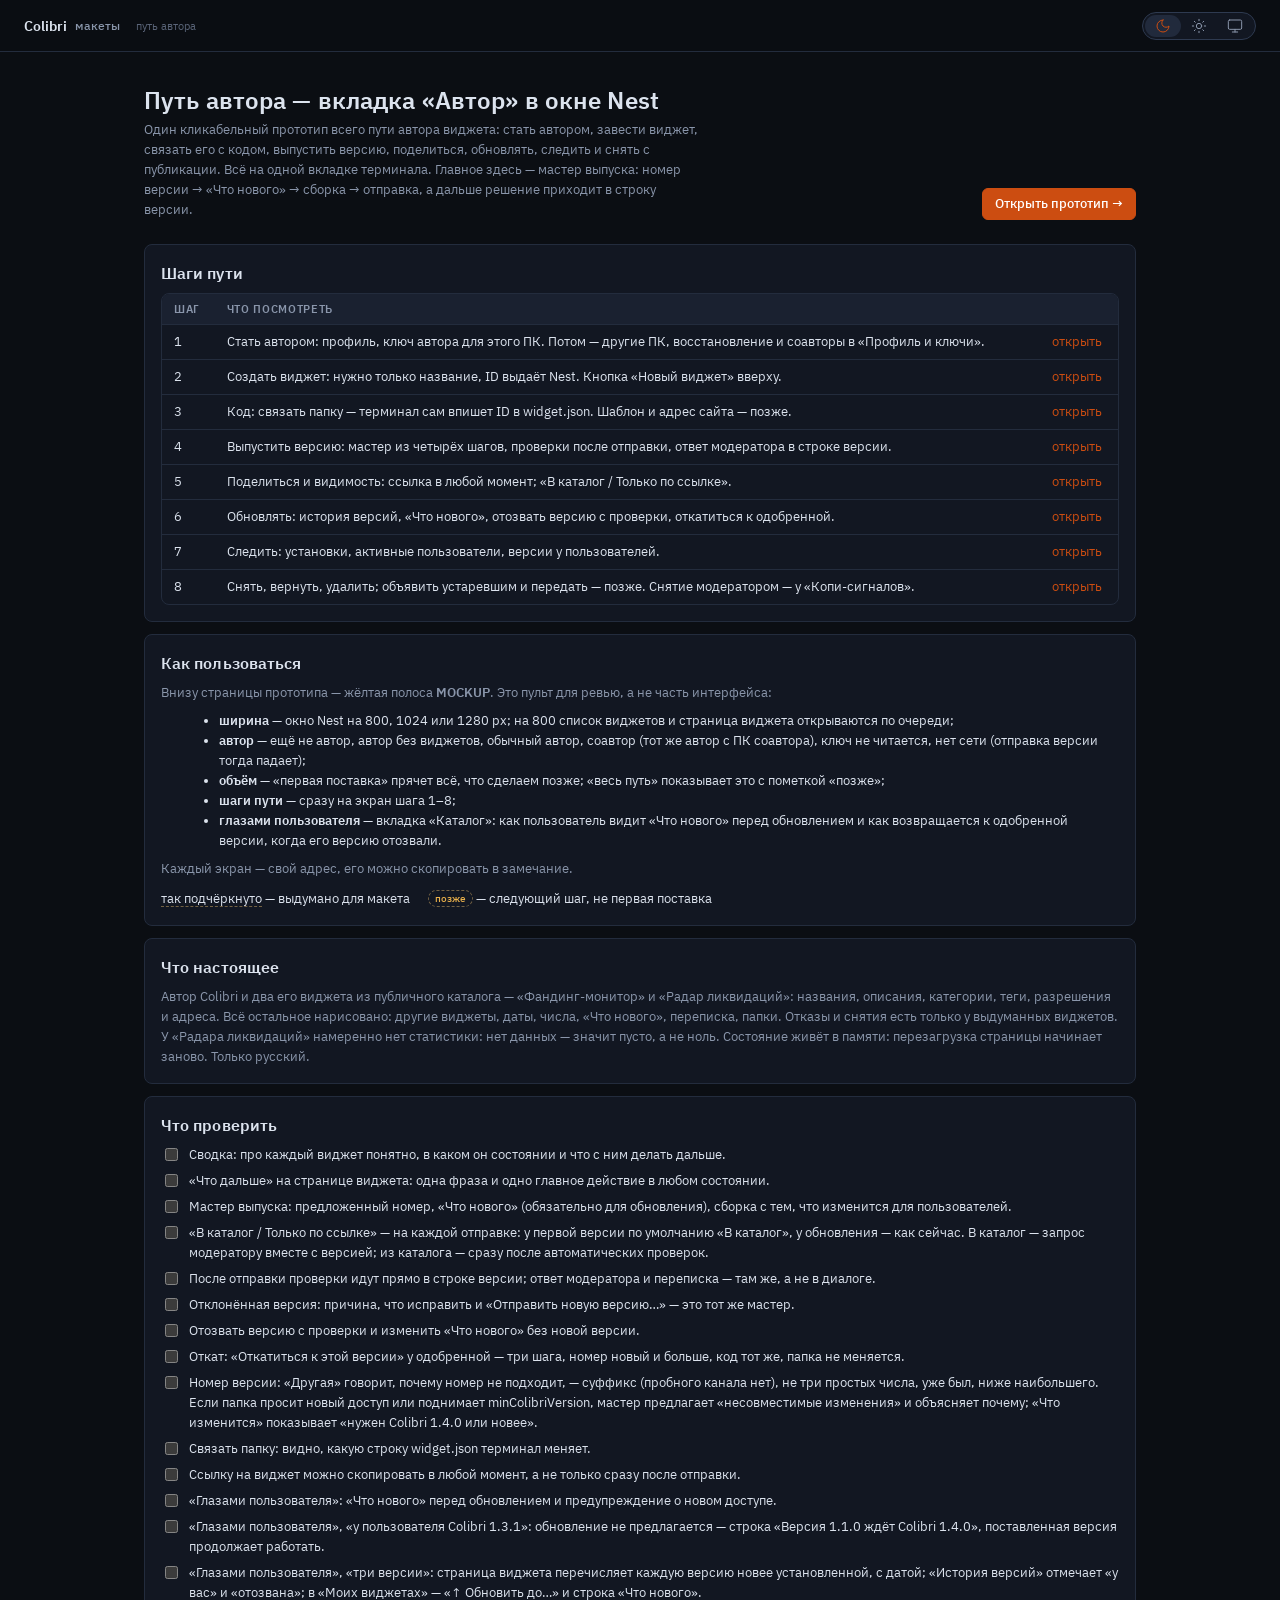
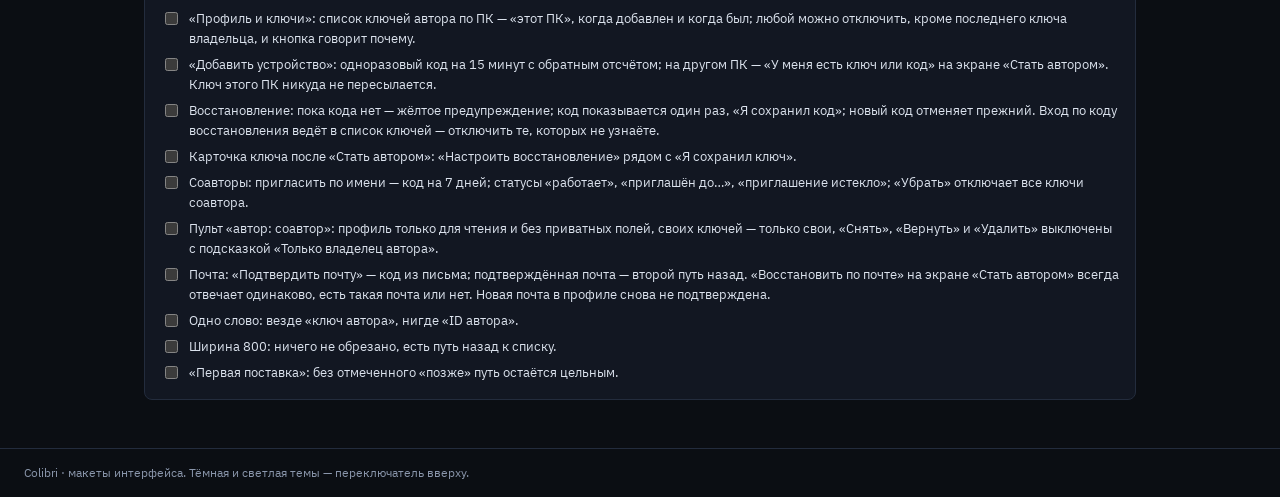
==== nest-author/index.html @ 3c43b328 "feat: the versioning policy — no pre-release channel, the number's rules said plainly, and a widget " ====
<!doctype html>
<!-- The author-workspace mock: what it is, how to drive it, one link per journey step, and the
     review checklist. The prototype itself is prototype.html. -->
<html lang="ru" data-theme="dark">
    <head>
        <meta charset="utf-8" />
        <meta name="viewport" content="width=device-width, initial-scale=1" />
        <meta name="color-scheme" content="dark light" />
        <title>Путь автора · Nest</title>
        <link rel="stylesheet" href="kit/tokens.css" />
        <link rel="stylesheet" href="kit/components.css" />
        <link rel="stylesheet" href="author.css" />
        <script src="author-i18n.js"></script>
        <script src="kit/icons.js"></script>
        <script src="kit/mockup.js"></script>
        <style>
            .check {
                list-style: none;
                padding: 0;
                display: grid;
                gap: 6px;
            }
            .check li {
                display: grid;
                grid-template-columns: 20px 1fr;
                gap: 8px;
                align-items: start;
            }
            .check input {
                margin-top: 3px;
                accent-color: var(--accent);
            }
            .steps-table td:first-child {
                white-space: nowrap;
                font-family: var(--font-mono);
            }
            .steps-table td:last-child {
                white-space: nowrap;
            }
            .legend-row {
                display: flex;
                flex-wrap: wrap;
                gap: 8px 18px;
                align-items: center;
            }
        </style>
    </head>
    <body class="console">
        <header class="topbar">
            <a class="brand" href="../index.html"><span>Colibri</span><span class="brand-sub">макеты</span></a>
            <span class="hint">путь автора</span>
            <div class="topbar-right">
                <div class="seg" role="group" data-i18n-attr="aria-label:theme.label">
                    <button type="button" data-set-theme="dark" data-i18n-attr="title:theme.dark,aria-label:theme.dark"><svg class="icon"><use href="#i-moon" /></svg></button>
                    <button type="button" data-set-theme="light" data-i18n-attr="title:theme.light,aria-label:theme.light"><svg class="icon"><use href="#i-sun" /></svg></button>
                    <button type="button" data-set-theme="system" data-i18n-attr="title:theme.system,aria-label:theme.system"><svg class="icon"><use href="#i-system" /></svg></button>
                </div>
            </div>
        </header>

        <main class="page">
            <div class="page-head">
                <div>
                    <h1>Путь автора — вкладка «Автор» в окне Nest</h1>
                    <p>
                        Один кликабельный прототип всего пути автора виджета: стать автором, завести виджет, связать его с кодом, выпустить
                        версию, поделиться, обновлять, следить и снять с публикации. Всё на одной вкладке терминала. Главное здесь — мастер
                        выпуска: номер версии → «Что нового» → сборка → отправка, а дальше решение приходит в строку версии.
                    </p>
                </div>
                <a class="btn btn-primary" href="prototype.html">Открыть прототип →</a>
            </div>

            <div class="card">
                <h2 style="margin-bottom: 8px">Шаги пути</h2>
                <div class="table-scroll">
                    <table class="data steps-table">
                        <thead>
                            <tr>
                                <th>Шаг</th>
                                <th>Что посмотреть</th>
                                <th></th>
                            </tr>
                        </thead>
                        <tbody>
                            <tr>
                                <td>1</td>
                                <td>Стать автором: профиль, ключ автора для этого ПК. Потом — другие ПК, восстановление и соавторы в «Профиль и ключи».</td>
                                <td><a href="prototype.html?author=none">открыть</a></td>
                            </tr>
                            <tr>
                                <td>2</td>
                                <td>Создать виджет: нужно только название, ID выдаёт Nest. Кнопка «Новый виджет» вверху.</td>
                                <td><a href="prototype.html#/">открыть</a></td>
                            </tr>
                            <tr>
                                <td>3</td>
                                <td>Код: связать папку — терминал сам впишет ID в widget.json. Шаблон и адрес сайта — позже.</td>
                                <td><a href="prototype.html#/w/5d1e8c2a-7f43-4b9e-a0c6-2e9b71f4d835/code">открыть</a></td>
                            </tr>
                            <tr>
                                <td>4</td>
                                <td>Выпустить версию: мастер из четырёх шагов, проверки после отправки, ответ модератора в строке версии.</td>
                                <td><a href="prototype.html#/w/liquidation-radar/overview/release">открыть</a></td>
                            </tr>
                            <tr>
                                <td>5</td>
                                <td>Поделиться и видимость: ссылка в любой момент; «В каталог / Только по ссылке».</td>
                                <td><a href="prototype.html#/w/71f0c3d8-2e9a-4b6c-8f17-5a4d0e9b3c21/access">открыть</a></td>
                            </tr>
                            <tr>
                                <td>6</td>
                                <td>Обновлять: история версий, «Что нового», отозвать версию с проверки, откатиться к одобренной.</td>
                                <td><a href="prototype.html#/w/funding-monitor/versions">открыть</a></td>
                            </tr>
                            <tr>
                                <td>7</td>
                                <td>Следить: установки, активные пользователи, версии у пользователей.</td>
                                <td><a href="prototype.html?scope=full#/w/funding-monitor/stats">открыть</a></td>
                            </tr>
                            <tr>
                                <td>8</td>
                                <td>Снять, вернуть, удалить; объявить устаревшим и передать — позже. Снятие модератором — у «Копи-сигналов».</td>
                                <td><a href="prototype.html#/w/b09e4a72-5d31-4c8f-a6e0-3f7b28d1c954/access">открыть</a></td>
                            </tr>
                        </tbody>
                    </table>
                </div>
            </div>

            <div class="card">
                <h2 style="margin-bottom: 8px">Как пользоваться</h2>
                <p class="dim">Внизу страницы прототипа — жёлтая полоса <b>MOCKUP</b>. Это пульт для ревью, а не часть интерфейса:</p>
                <ul style="margin: 8px 0 0 18px">
                    <li><b>ширина</b> — окно Nest на 800, 1024 или 1280 px; на 800 список виджетов и страница виджета открываются по очереди;</li>
                    <li><b>автор</b> — ещё не автор, автор без виджетов, обычный автор, соавтор (тот же автор с ПК соавтора), ключ не читается, нет сети (отправка версии тогда падает);</li>
                    <li><b>объём</b> — «первая поставка» прячет всё, что сделаем позже; «весь путь» показывает это с пометкой «позже»;</li>
                    <li><b>шаги пути</b> — сразу на экран шага 1–8;</li>
                    <li><b>глазами пользователя</b> — вкладка «Каталог»: как пользователь видит «Что нового» перед обновлением и как возвращается к одобренной версии, когда его версию отозвали.</li>
                </ul>
                <p class="dim" style="margin-top: 8px">Каждый экран — свой адрес, его можно скопировать в замечание.</p>
                <div class="legend-row" style="margin-top: 10px">
                    <span><span class="ph">так подчёркнуто</span> — выдумано для макета</span>
                    <span><span class="later-chip">позже</span> — следующий шаг, не первая поставка</span>
                </div>
            </div>

            <div class="card">
                <h2 style="margin-bottom: 8px">Что настоящее</h2>
                <p class="dim">
                    Автор Colibri и два его виджета из публичного каталога — «Фандинг-монитор» и «Радар ликвидаций»: названия, описания,
                    категории, теги, разрешения и адреса. Всё остальное нарисовано: другие виджеты, даты, числа, «Что нового», переписка,
                    папки. Отказы и снятия есть только у выдуманных виджетов. У «Радара ликвидаций» намеренно нет статистики: нет данных —
                    значит пусто, а не ноль. Состояние живёт в памяти: перезагрузка страницы начинает заново. Только русский.
                </p>
            </div>

            <div class="card">
                <h2 style="margin-bottom: 8px">Что проверить</h2>
                <ul class="check">
                    <li><input type="checkbox" /><span>Сводка: про каждый виджет понятно, в каком он состоянии и что с ним делать дальше.</span></li>
                    <li><input type="checkbox" /><span>«Что дальше» на странице виджета: одна фраза и одно главное действие в любом состоянии.</span></li>
                    <li><input type="checkbox" /><span>Мастер выпуска: предложенный номер, «Что нового» (обязательно для обновления), сборка с тем, что изменится для пользователей.</span></li>
                    <li><input type="checkbox" /><span>«В каталог / Только по ссылке» — на каждой отправке: у первой версии по умолчанию «В каталог», у обновления — как сейчас. В каталог — запрос модератору вместе с версией; из каталога — сразу после автоматических проверок.</span></li>
                    <li><input type="checkbox" /><span>После отправки проверки идут прямо в строке версии; ответ модератора и переписка — там же, а не в диалоге.</span></li>
                    <li><input type="checkbox" /><span>Отклонённая версия: причина, что исправить и «Отправить новую версию…» — это тот же мастер.</span></li>
                    <li><input type="checkbox" /><span>Отозвать версию с проверки и изменить «Что нового» без новой версии.</span></li>
                    <li><input type="checkbox" /><span>Откат: «Откатиться к этой версии» у одобренной — три шага, номер новый и больше, код тот же, папка не меняется.</span></li>
                    <li><input type="checkbox" /><span>Номер версии: «Другая» говорит, почему номер не подходит, — суффикс (пробного канала нет), не три простых числа, уже был, ниже наибольшего. Если папка просит новый доступ или поднимает minColibriVersion, мастер предлагает «несовместимые изменения» и объясняет почему; «Что изменится» показывает «нужен Colibri 1.4.0 или новее».</span></li>
                    <li><input type="checkbox" /><span>Связать папку: видно, какую строку widget.json терминал меняет.</span></li>
                    <li><input type="checkbox" /><span>Ссылку на виджет можно скопировать в любой момент, а не только сразу после отправки.</span></li>
                    <li><input type="checkbox" /><span>«Глазами пользователя»: «Что нового» перед обновлением и предупреждение о новом доступе.</span></li>
                    <li><input type="checkbox" /><span>«Глазами пользователя», «у пользователя Colibri 1.3.1»: обновление не предлагается — строка «Версия 1.1.0 ждёт Colibri 1.4.0», поставленная версия продолжает работать.</span></li>
                    <li><input type="checkbox" /><span>«Глазами пользователя», «три версии»: страница виджета перечисляет каждую версию новее установленной, с датой; «История версий» отмечает «у вас» и «отозвана»; в «Моих виджетах» — «↑ Обновить до…» и строка «Что нового».</span></li>
                    <li><input type="checkbox" /><span>«Профиль и ключи»: список ключей автора по ПК — «этот ПК», когда добавлен и когда был; любой можно отключить, кроме последнего ключа владельца, и кнопка говорит почему.</span></li>
                    <li><input type="checkbox" /><span>«Добавить устройство»: одноразовый код на 15 минут с обратным отсчётом; на другом ПК — «У меня есть ключ или код» на экране «Стать автором». Ключ этого ПК никуда не пересылается.</span></li>
                    <li><input type="checkbox" /><span>Восстановление: пока кода нет — жёлтое предупреждение; код показывается один раз, «Я сохранил код»; новый код отменяет прежний. Вход по коду восстановления ведёт в список ключей — отключить те, которых не узнаёте.</span></li>
                    <li><input type="checkbox" /><span>Карточка ключа после «Стать автором»: «Настроить восстановление» рядом с «Я сохранил ключ».</span></li>
                    <li><input type="checkbox" /><span>Соавторы: пригласить по имени — код на 7 дней; статусы «работает», «приглашён до…», «приглашение истекло»; «Убрать» отключает все ключи соавтора.</span></li>
                    <li><input type="checkbox" /><span>Пульт «автор: соавтор»: профиль только для чтения и без приватных полей, своих ключей — только свои, «Снять», «Вернуть» и «Удалить» выключены с подсказкой «Только владелец автора».</span></li>
                    <li><input type="checkbox" /><span>Почта: «Подтвердить почту» — код из письма; подтверждённая почта — второй путь назад. «Восстановить по почте» на экране «Стать автором» всегда отвечает одинаково, есть такая почта или нет. Новая почта в профиле снова не подтверждена.</span></li>
                    <li><input type="checkbox" /><span>Одно слово: везде «ключ автора», нигде «ID автора».</span></li>
                    <li><input type="checkbox" /><span>Ширина 800: ничего не обрезано, есть путь назад к списку.</span></li>
                    <li><input type="checkbox" /><span>«Первая поставка»: без отмеченного «позже» путь остаётся цельным.</span></li>
                </ul>
            </div>
        </main>

        <footer class="footer">
            <span class="dim small">Colibri · макеты интерфейса. Тёмная и светлая темы — переключатель вверху.</span>
        </footer>
    </body>
</html>
---- nest-author/kit/tokens.css ----
/* Nest design tokens — the single source both themes are painted from.
   `:root` IS the dark theme (the terminal is dark, and a page opened from inside it must not
   flash white before any script runs). `[data-theme="light"]` re-tunes EVERY semantic token,
   accents included — the previous site only swapped the greys and left dark-tuned chips on white.
   The `prefers-color-scheme` block is the no-JS twin for "follow system"; mockup.js always writes
   the resolved theme onto <html>, so the media block only matters when scripts are off. */

@font-face {
    font-family: "IBM Plex Sans";
    font-style: normal;
    font-weight: 400;
    font-display: swap;
    src: url("fonts/IBMPlexSans-Regular.woff2") format("woff2");
}
@font-face {
    font-family: "IBM Plex Sans";
    font-style: normal;
    font-weight: 500;
    font-display: swap;
    src: url("fonts/IBMPlexSans-Medium.woff2") format("woff2");
}
@font-face {
    font-family: "IBM Plex Sans";
    font-style: normal;
    font-weight: 600;
    font-display: swap;
    src: url("fonts/IBMPlexSans-SemiBold.woff2") format("woff2");
}
@font-face {
    font-family: "IBM Plex Mono";
    font-style: normal;
    font-weight: 400;
    font-display: swap;
    src: url("fonts/IBMPlexMono-Regular.woff2") format("woff2");
}

:root {
    /* surfaces */
    --bg: #0b0e13;
    --surface: #121722;
    --surface-2: #1a2130;
    --surface-3: #212a3c;
    --border: #232c3d;
    --border-2: #2e3a50;
    /* ink */
    --text: #dce3ee;
    --dim: #8a96ab;
    --faint: #5a6478; /* decorative only — never the sole carrier of meaning */
    /* semantic */
    --accent: #3ec1d3;
    --accent-contrast: #0a2a30;
    --ok: #2ebd85;
    --warn: #e8b04b;
    --danger: #f6465d;
    --info: #7aa2f7;
    --buy: var(--ok);
    --sell: var(--danger);
    /* derived tints — derive from the re-tuned bases, so light mode cannot inherit dark tints */
    --tint-accent-bg: color-mix(in srgb, var(--accent) 12%, var(--surface));
    --tint-accent-border: color-mix(in srgb, var(--accent) 40%, var(--border));
    --tint-ok-bg: color-mix(in srgb, var(--ok) 12%, var(--surface));
    --tint-ok-border: color-mix(in srgb, var(--ok) 40%, var(--border));
    --tint-warn-bg: color-mix(in srgb, var(--warn) 12%, var(--surface));
    --tint-warn-border: color-mix(in srgb, var(--warn) 40%, var(--border));
    --tint-danger-bg: color-mix(in srgb, var(--danger) 12%, var(--surface));
    --tint-danger-border: color-mix(in srgb, var(--danger) 40%, var(--border));
    --tint-info-bg: color-mix(in srgb, var(--info) 12%, var(--surface));
    --tint-info-border: color-mix(in srgb, var(--info) 40%, var(--border));
    /* focus + elevation */
    --focus: var(--accent);
    --shadow-dialog: 0 24px 64px rgb(0 0 0 / 0.55);
    --shadow-toast: 0 12px 32px rgb(0 0 0 / 0.45);
    --backdrop: rgb(4 6 10 / 0.7);
    /* type */
    --font-sans: "IBM Plex Sans", system-ui, "Segoe UI", Roboto, sans-serif;
    --font-mono: "IBM Plex Mono", ui-monospace, "Cascadia Mono", Consolas, monospace;
    --fs-xs: 11px;
    --lh-xs: 16px;
    --fs-sm: 12px;
    --lh-sm: 16px;
    --fs-base: 13px;
    --lh-base: 20px;
    --fs-md: 14px;
    --lh-md: 22px;
    --fs-lg: 16px;
    --lh-lg: 24px;
    --fs-xl: 20px;
    --lh-xl: 28px;
    --fs-2xl: 24px;
    --lh-2xl: 32px;
    --fs-3xl: 30px;
    --lh-3xl: 36px;
    /* space + radius */
    --s-1: 2px;
    --s-2: 4px;
    --s-3: 8px;
    --s-4: 12px;
    --s-5: 16px;
    --s-6: 24px;
    --s-7: 32px;
    --s-8: 48px;
    --r-sm: 4px;
    --r: 6px;
    --r-lg: 8px;
    --r-xl: 12px;
    --r-pill: 999px;
    /* motion */
    --t-fast: 120ms ease-out;
    --t-med: 160ms ease-out;

    color-scheme: dark;
}

:root[data-theme="light"] {
    --bg: #f4f6f9;
    --surface: #ffffff;
    --surface-2: #eef1f5;
    --surface-3: #e3e8ef;
    --border: #d8dee7;
    --border-2: #bfc9d6;
    --text: #141a22;
    --dim: #55637a;
    --faint: #8391a5;
    --accent: #0e8c9c;
    --accent-contrast: #ffffff;
    --ok: #1b8a5e;
    --warn: #9a6700;
    --danger: #c81e3c;
    --info: #2b5fd9;
    --shadow-dialog: 0 16px 48px rgb(20 26 34 / 0.18);
    --shadow-toast: 0 10px 28px rgb(20 26 34 / 0.16);
    --backdrop: rgb(20 26 34 / 0.45);
    color-scheme: light;
}

/* "follow system" without JavaScript: identical to the block above. Keep the two in sync. */
@media (prefers-color-scheme: light) {
    :root:not([data-theme]) {
        --bg: #f4f6f9;
        --surface: #ffffff;
        --surface-2: #eef1f5;
        --surface-3: #e3e8ef;
        --border: #d8dee7;
        --border-2: #bfc9d6;
        --text: #141a22;
        --dim: #55637a;
        --faint: #8391a5;
        --accent: #0e8c9c;
        --accent-contrast: #ffffff;
        --ok: #1b8a5e;
        --warn: #9a6700;
        --danger: #c81e3c;
        --info: #2b5fd9;
        --shadow-dialog: 0 16px 48px rgb(20 26 34 / 0.18);
        --shadow-toast: 0 10px 28px rgb(20 26 34 / 0.16);
        --backdrop: rgb(20 26 34 / 0.45);
        color-scheme: light;
    }
}

@media (prefers-reduced-motion: reduce) {
    :root {
        --t-fast: 0ms;
        --t-med: 0ms;
    }
}
---- nest-author/kit/components.css ----
/* Nest components — every visual the two apps share, painted only from tokens.css variables.
   Class names here are the vocabulary Phase 2's React components take over one for one. */

/* ---------- reset + base ---------- */
*,
*::before,
*::after {
    box-sizing: border-box;
}
html {
    background: var(--bg);
}
body {
    margin: 0;
    background: var(--bg);
    color: var(--text);
    font: 400 var(--fs-md) / var(--lh-md) var(--font-sans);
    -webkit-font-smoothing: antialiased;
    min-height: 100vh;
    display: flex;
    flex-direction: column;
}
body.console {
    font-size: var(--fs-base);
    line-height: var(--lh-base);
}
h1,
h2,
h3,
p,
ul,
ol,
dl,
figure {
    margin: 0;
}
h1,
h2,
h3 {
    font-weight: 600;
    letter-spacing: 0.005em;
    text-wrap: balance;
}
h1 {
    font-size: var(--fs-2xl);
    line-height: var(--lh-2xl);
}
h2 {
    font-size: var(--fs-lg);
    line-height: var(--lh-lg);
}
h3 {
    font-size: var(--fs-md);
    line-height: var(--lh-md);
}
a {
    color: var(--accent);
    text-decoration: none;
}
a:hover {
    text-decoration: underline;
}
button,
input,
select,
textarea {
    font: inherit;
    color: inherit;
}
button {
    background: none;
    border: none;
    padding: 0;
    cursor: pointer;
}
:focus-visible {
    outline: 2px solid var(--focus);
    outline-offset: 2px;
    border-radius: var(--r-sm);
}
::selection {
    background: color-mix(in srgb, var(--accent) 30%, transparent);
}
.mono {
    font-family: var(--font-mono);
    font-variant-numeric: tabular-nums;
    font-size: 0.93em;
}
.dim {
    color: var(--dim);
}
.faint {
    color: var(--faint);
}
.small {
    font-size: var(--fs-sm);
    line-height: var(--lh-sm);
}
.wrap-any {
    overflow-wrap: anywhere;
}
.sr-only {
    position: absolute;
    width: 1px;
    height: 1px;
    padding: 0;
    margin: -1px;
    overflow: hidden;
    clip: rect(0 0 0 0);
    white-space: nowrap;
    border: 0;
}
[hidden] {
    display: none !important;
}
.icon {
    width: 16px;
    height: 16px;
    flex: none;
    vertical-align: -3px;
    fill: none;
    stroke: currentColor;
    stroke-width: 1.5;
    stroke-linecap: round;
    stroke-linejoin: round;
}
.icon.sm {
    width: 12px;
    height: 12px;
    vertical-align: -1px;
}
.icon.lg {
    width: 20px;
    height: 20px;
}

/* ---------- page chrome ---------- */
.topbar {
    position: sticky;
    top: 0;
    z-index: 40;
    display: flex;
    align-items: center;
    gap: var(--s-5);
    padding: var(--s-3) var(--s-6);
    min-height: 52px;
    background: color-mix(in srgb, var(--bg) 88%, transparent);
    backdrop-filter: blur(8px);
    border-bottom: 1px solid var(--border);
}
.brand {
    display: inline-flex;
    align-items: center;
    gap: var(--s-3);
    color: var(--text);
    font-weight: 600;
    font-size: var(--fs-md);
    text-decoration: none;
}
.brand:hover {
    text-decoration: none;
}
.brand-mark {
    width: 26px;
    height: 26px;
    border-radius: var(--r);
    display: grid;
    place-items: center;
    background: linear-gradient(135deg, #2ea3b8, #57e0c8);
    color: #08252b;
    overflow: hidden;
}
.brand-mark img {
    width: 22px;
    height: 22px;
    display: block;
}
.brand-sub {
    color: var(--dim);
    font-weight: 500;
    font-size: var(--fs-sm);
}
.topbar-right {
    margin-left: auto;
    display: flex;
    align-items: center;
    gap: var(--s-3);
}
.seg {
    display: inline-flex;
    border: 1px solid var(--border-2);
    border-radius: var(--r-pill);
    padding: 2px;
    background: var(--surface);
}
.seg button {
    display: inline-flex;
    align-items: center;
    gap: 6px;
    padding: 3px 10px;
    border-radius: var(--r-pill);
    color: var(--dim);
    font-size: var(--fs-sm);
    font-weight: 500;
    line-height: 18px;
    transition:
        background var(--t-fast),
        color var(--t-fast);
}
.seg button:hover {
    color: var(--text);
}
.seg button[aria-pressed="true"] {
    background: var(--surface-3);
    color: var(--text);
}
.seg button[aria-pressed="true"] .icon {
    color: var(--accent);
}
.page {
    width: 100%;
    max-width: 1040px; /* the public pages keep a reading measure: one widget, one description */
    margin: 0 auto;
    padding: var(--s-7) var(--s-6) var(--s-8);
    flex: 1;
}
.page-wide {
    max-width: none; /* the console is a tool: it takes the whole screen, whatever the screen */
    padding-inline: clamp(16px, 2.5vw, 48px);
}
.page-head {
    display: flex;
    align-items: flex-end;
    justify-content: space-between;
    gap: var(--s-5);
    flex-wrap: wrap;
    margin-bottom: var(--s-6);
}
.page-head p {
    color: var(--dim);
    max-width: 70ch;
    margin-top: var(--s-2);
}
.eyebrow {
    font-size: var(--fs-xs);
    line-height: var(--lh-xs);
    font-weight: 600;
    letter-spacing: 0.12em;
    text-transform: uppercase;
    color: var(--accent);
}
.footer {
    border-top: 1px solid var(--border);
    color: var(--dim);
    font-size: var(--fs-sm);
    line-height: var(--lh-sm);
    padding: var(--s-5) var(--s-6);
    display: flex;
    flex-wrap: wrap;
    gap: var(--s-3) var(--s-6);
    justify-content: space-between;
}
.footer a {
    color: var(--dim);
}
.footer a:hover {
    color: var(--text);
}

/* ---------- console chrome ---------- */
.tabs {
    display: flex;
    gap: var(--s-1);
    border-bottom: 1px solid var(--border);
    margin-bottom: var(--s-6);
    overflow-x: auto;
}
.tab {
    display: inline-flex;
    align-items: center;
    gap: var(--s-3);
    padding: var(--s-3) var(--s-4) 10px;
    color: var(--dim);
    border-bottom: 2px solid transparent;
    margin-bottom: -1px;
    white-space: nowrap;
    font-weight: 500;
}
.tab:hover {
    color: var(--text);
    text-decoration: none;
}
.tab[aria-current="page"] {
    color: var(--text);
    border-bottom-color: var(--accent);
}
.tab-count {
    font: 500 var(--fs-xs) / 16px var(--font-mono);
    padding: 0 7px;
    border-radius: var(--r-pill);
    background: var(--surface-3);
    color: var(--dim);
}
.tab[aria-current="page"] .tab-count {
    background: var(--tint-accent-bg);
    color: var(--accent);
}
.summary {
    display: flex;
    flex-wrap: wrap;
    gap: var(--s-3);
    margin-bottom: var(--s-5);
}
.stat {
    display: flex;
    flex-direction: column;
    gap: 2px;
    min-width: 132px;
    padding: var(--s-3) var(--s-4);
    border: 1px solid var(--border);
    border-radius: var(--r-lg);
    background: var(--surface);
}
.stat b {
    font: 600 var(--fs-xl) / var(--lh-xl) var(--font-sans);
    font-variant-numeric: tabular-nums;
}
.stat span {
    color: var(--dim);
    font-size: var(--fs-sm);
    line-height: var(--lh-sm);
}
.stat.warn b {
    color: var(--warn);
}
.stat.danger b {
    color: var(--danger);
}

/* ---------- buttons ---------- */
.btn {
    display: inline-flex;
    align-items: center;
    justify-content: center;
    gap: 6px;
    padding: 6px 12px;
    border: 1px solid var(--border-2);
    border-radius: var(--r);
    background: var(--surface-2);
    color: var(--text);
    font-weight: 500;
    font-size: var(--fs-base);
    line-height: 18px;
    white-space: nowrap;
    transition:
        background var(--t-fast),
        border-color var(--t-fast),
        color var(--t-fast);
}
.btn:hover {
    background: var(--surface-3);
    text-decoration: none;
}
.btn:disabled,
.btn[aria-disabled="true"] {
    opacity: 0.5;
    cursor: not-allowed;
}
.btn-primary {
    background: var(--accent);
    border-color: var(--accent);
    color: var(--accent-contrast);
}
.btn-primary:hover {
    background: color-mix(in srgb, var(--accent) 88%, var(--text));
}
.btn-danger {
    background: var(--tint-danger-bg);
    border-color: var(--tint-danger-border);
    color: var(--danger);
}
.btn-danger:hover {
    background: color-mix(in srgb, var(--danger) 22%, var(--surface));
}
.btn-link {
    border-color: transparent;
    background: none;
    color: var(--accent);
    padding-inline: 4px;
}
.btn-link:hover {
    background: var(--tint-accent-bg);
}
.btn-icon {
    padding: 5px;
    width: 30px;
    height: 30px;
}
.btn-sm {
    padding: 3px 8px;
    font-size: var(--fs-sm);
    line-height: 16px;
}
.btn.busy {
    position: relative;
    color: transparent;
}
.btn.busy::after {
    content: "";
    position: absolute;
    inset: 0;
    margin: auto;
    width: 14px;
    height: 14px;
    border-radius: 50%;
    border: 2px solid var(--dim);
    border-top-color: transparent;
    animation: spin 0.8s linear infinite;
}
@keyframes spin {
    to {
        transform: rotate(360deg);
    }
}
.row-actions {
    display: flex;
    flex-wrap: wrap;
    gap: var(--s-2);
    align-items: center;
}

/* overflow menu — native <details>, closed by mockup.js on an outside click */
.menu {
    position: relative;
    display: inline-block;
}
.menu > summary {
    list-style: none;
    cursor: pointer;
}
.menu > summary::-webkit-details-marker {
    display: none;
}
.menu-list {
    position: absolute;
    right: 0;
    top: calc(100% + 4px);
    min-width: 200px;
    padding: 4px;
    display: flex;
    flex-direction: column;
    background: var(--surface);
    border: 1px solid var(--border-2);
    border-radius: var(--r-lg);
    box-shadow: var(--shadow-toast);
    z-index: 30;
}
.menu-list button,
.menu-list a {
    display: flex;
    align-items: center;
    gap: 8px;
    text-align: left;
    padding: 6px 10px;
    border-radius: var(--r-sm);
    color: var(--text);
    font-size: var(--fs-sm);
    line-height: 16px;
    white-space: nowrap;
}
.menu-list button:hover,
.menu-list a:hover {
    background: var(--surface-3);
    text-decoration: none;
}
.menu-list .danger {
    color: var(--danger);
}
.menu-list hr {
    border: 0;
    border-top: 1px solid var(--border);
    margin: 4px 0;
}
.menu-list button:disabled {
    color: var(--dim);
    cursor: not-allowed;
}

/* ---------- chips ---------- */
.chip {
    display: inline-flex;
    align-items: center;
    gap: 5px;
    padding: 1px 8px;
    border: 1px solid var(--border-2);
    border-radius: var(--r-pill);
    background: var(--surface-2);
    color: var(--text);
    font-size: var(--fs-xs);
    line-height: var(--lh-xs);
    font-weight: 500;
    white-space: nowrap;
    vertical-align: middle;
}
.chip .icon {
    width: 12px;
    height: 12px;
}
.chip-ok {
    color: var(--ok);
    background: var(--tint-ok-bg);
    border-color: var(--tint-ok-border);
}
.chip-warn {
    color: var(--warn);
    background: var(--tint-warn-bg);
    border-color: var(--tint-warn-border);
}
.chip-danger {
    color: var(--danger);
    background: var(--tint-danger-bg);
    border-color: var(--tint-danger-border);
}
.chip-info {
    color: var(--info);
    background: var(--tint-info-bg);
    border-color: var(--tint-info-border);
}
.chip-accent {
    color: var(--accent);
    background: var(--tint-accent-bg);
    border-color: var(--tint-accent-border);
}
.chip-mono {
    font-family: var(--font-mono);
    font-weight: 400;
}
.chip-dashed {
    border-style: dashed;
    color: var(--dim);
    background: transparent;
}
.chips {
    display: flex;
    flex-wrap: wrap;
    gap: var(--s-2);
}
.status-dot {
    width: 7px;
    height: 7px;
    border-radius: 50%;
    background: currentColor;
}
.status-dot.pulse {
    animation: pulse 1.4s ease-in-out infinite;
}
@keyframes pulse {
    50% {
        opacity: 0.35;
    }
}

/* ---------- cards + kv ---------- */
.card {
    border: 1px solid var(--border);
    border-radius: var(--r-lg);
    background: var(--surface);
    padding: var(--s-5);
}
.card + .card {
    margin-top: var(--s-4);
}
.card-head {
    display: flex;
    align-items: baseline;
    justify-content: space-between;
    gap: var(--s-3);
    margin-bottom: var(--s-4);
}
.card-title {
    font-size: var(--fs-xs);
    line-height: var(--lh-xs);
    font-weight: 600;
    letter-spacing: 0.1em;
    text-transform: uppercase;
    color: var(--dim);
}
.cards {
    display: grid;
    grid-template-columns: repeat(auto-fit, minmax(280px, 1fr));
    gap: var(--s-4);
}
.cards .card + .card {
    margin-top: 0;
}
.cards > * {
    min-width: 0; /* a grid track must be allowed to shrink below its content, or a long URL widens the page */
}
.card table.nested td {
    overflow-wrap: anywhere;
}
.scroll-x {
    overflow-x: auto; /* a table inside a card scrolls itself rather than widening the page */
}
.notice {
    border: 1px solid var(--border);
    border-radius: var(--r-lg);
    background: var(--surface);
    padding: var(--s-5) var(--s-6);
}
.notice-danger {
    background: var(--tint-danger-bg);
    border-color: var(--tint-danger-border);
}
.notice-warn {
    background: var(--tint-warn-bg);
    border-color: var(--tint-warn-border);
}
.notice-info {
    background: var(--tint-info-bg);
    border-color: var(--tint-info-border);
}
.kv {
    display: grid;
    grid-template-columns: 140px 1fr;
    gap: var(--s-2) var(--s-4);
    font-size: var(--fs-base);
    line-height: var(--lh-base);
}
.kv dt {
    color: var(--dim);
}
.kv dd {
    margin: 0;
    min-width: 0;
    overflow-wrap: anywhere;
}
@media (max-width: 640px) {
    .kv {
        grid-template-columns: 1fr;
    }
    .kv dt {
        margin-top: var(--s-2);
    }
}

/* ---------- forms ---------- */
.field {
    display: flex;
    flex-direction: column;
    gap: 4px;
    font-size: var(--fs-sm);
    line-height: var(--lh-sm);
    color: var(--dim);
}
.field > span:first-child {
    font-weight: 500;
}
.input,
.select,
.textarea {
    width: 100%;
    padding: 6px 10px;
    border: 1px solid var(--border-2);
    border-radius: var(--r);
    background: var(--surface);
    color: var(--text);
    font-size: var(--fs-base);
    line-height: 18px;
    transition: border-color var(--t-fast);
}
.input:focus,
.select:focus,
.textarea:focus {
    outline: none;
    border-color: var(--accent);
    box-shadow: 0 0 0 3px var(--tint-accent-bg);
}
.input:read-only {
    color: var(--dim);
    background: var(--surface-2);
}
.textarea {
    min-height: 72px;
    resize: vertical;
}
.select-sm,
.input-sm {
    padding: 3px 8px;
    font-size: var(--fs-sm);
    line-height: 16px;
}
.hint {
    color: var(--faint);
    font-size: var(--fs-xs);
    line-height: var(--lh-xs);
}
.flag {
    display: inline-flex;
    align-items: center;
    gap: 6px;
    font-size: var(--fs-sm);
    line-height: var(--lh-sm);
    cursor: pointer;
    user-select: none;
}
.flag input {
    width: 14px;
    height: 14px;
    margin: 0;
    accent-color: var(--accent);
}
.flag:has(input:disabled) {
    color: var(--dim);
    cursor: not-allowed;
}
.flags {
    display: flex;
    flex-direction: column;
    gap: 3px;
}
.filters {
    display: flex;
    flex-wrap: wrap;
    align-items: flex-end;
    gap: var(--s-3) var(--s-4);
    padding: var(--s-4);
    border: 1px solid var(--border);
    border-radius: var(--r-lg);
    background: var(--surface);
    margin-bottom: var(--s-5);
}
.filters .field {
    min-width: 160px;
}
.filters .search {
    position: relative;
}
.filters .search .icon {
    position: absolute;
    left: 9px;
    top: 50%;
    transform: translateY(-50%);
    color: var(--faint);
    pointer-events: none;
}
.filters .search .input {
    padding-left: 30px;
}
.filters .chips-filter {
    display: flex;
    gap: var(--s-2);
    flex-wrap: wrap;
}
.filters .chips-filter button.chip[aria-pressed="true"] {
    color: var(--accent);
    background: var(--tint-accent-bg);
    border-color: var(--tint-accent-border);
}

/* ---------- tables ---------- */
.table-scroll {
    overflow-x: auto;
    border: 1px solid var(--border);
    border-radius: var(--r-lg);
    background: var(--surface);
    -webkit-overflow-scrolling: touch;
}
table.data {
    width: 100%;
    border-collapse: separate;
    border-spacing: 0;
    font-size: var(--fs-base);
    line-height: var(--lh-base);
}
table.data th,
table.data td {
    padding: 7px 12px;
    text-align: left;
    vertical-align: top;
    border-bottom: 1px solid var(--border);
}
table.data thead th {
    position: sticky;
    top: 0;
    z-index: 2;
    background: var(--surface-2);
    color: var(--dim);
    font-size: var(--fs-xs);
    line-height: var(--lh-xs);
    font-weight: 600;
    letter-spacing: 0.06em;
    text-transform: uppercase;
    white-space: nowrap;
}
table.data tbody tr:last-child td {
    border-bottom: none;
}
table.data tbody tr:hover > td {
    background: color-mix(in srgb, var(--surface-2) 60%, transparent);
}
table.data tr.muted > td {
    opacity: 0.55;
}
table.data tr.muted > td a {
    opacity: 1;
}
table.data td.num,
table.data th.num {
    text-align: right;
    font-variant-numeric: tabular-nums;
}
table.data .cell-title {
    font-weight: 500;
}
table.data .cell-sub {
    color: var(--dim);
    font-size: var(--fs-sm);
    line-height: var(--lh-sm);
    margin-top: 2px;
}
table.data tr.expand-row > td {
    background: var(--surface-2);
    padding: var(--s-4) var(--s-5) var(--s-5);
}
table.data tr.expand-row:hover > td {
    background: var(--surface-2);
}
.expander {
    width: 24px;
    height: 24px;
    display: inline-grid;
    place-items: center;
    border-radius: var(--r-sm);
    color: var(--dim);
}
.expander:hover {
    background: var(--surface-3);
    color: var(--text);
}
.expander .icon {
    transition: transform var(--t-fast);
}
.expander[aria-expanded="true"] .icon {
    transform: rotate(90deg);
}
table.nested {
    width: 100%;
    border-collapse: collapse;
    font-size: var(--fs-sm);
    line-height: var(--lh-sm);
    background: var(--surface);
    border: 1px solid var(--border);
    border-radius: var(--r);
    overflow: hidden;
}
table.nested th,
table.nested td {
    padding: 6px 10px;
    text-align: left;
    vertical-align: top;
    border-bottom: 1px solid var(--border);
}
table.nested thead th {
    color: var(--dim);
    font-weight: 600;
    font-size: var(--fs-xs);
    text-transform: uppercase;
    letter-spacing: 0.06em;
    background: var(--surface-2);
}
table.nested tbody tr:last-child td {
    border-bottom: none;
}
.expand-grid {
    display: grid;
    grid-template-columns: minmax(260px, 1fr) 2fr;
    gap: var(--s-4);
}
.priority-hidden {
    display: none;
}
@media (max-width: 900px) {
    table.data [data-priority="3"] {
        display: none;
    }
    .expand-grid {
        grid-template-columns: 1fr;
    }
}
@media (max-width: 640px) {
    table.data [data-priority="2"] {
        display: none;
    }
    .page {
        padding: var(--s-5) var(--s-4) var(--s-7);
    }
    .topbar {
        padding: var(--s-3) var(--s-4);
        gap: var(--s-3);
    }
    .topbar > .hint,
    .brand-sub {
        display: none; /* brand + two toggles is all a 375 px header can hold */
    }
    .seg button {
        padding: 3px 7px;
    }
}
/* fixed-height rows: every cell is one line; whatever does not fit goes under ··· or to the widget page */
table.data.rows-fixed th,
table.data.rows-fixed td {
    vertical-align: middle;
    white-space: nowrap;
    height: 44px;
    padding-top: 4px;
    padding-bottom: 4px;
}
table.data.rows-fixed .cell-title,
table.data.rows-fixed .cell-sub {
    overflow: hidden;
    text-overflow: ellipsis;
    max-width: 260px;
}
table.data.rows-fixed .chips {
    flex-wrap: nowrap;
    overflow: hidden;
}
.props-inline {
    display: inline-flex;
    gap: var(--s-4);
    align-items: center;
}
.props-inline .flag {
    gap: 4px;
}
.props-inline .flag .icon {
    color: var(--dim);
}
.props-inline .flag:has(input:checked) .icon {
    color: var(--accent);
}
.table-empty,
.table-error {
    padding: var(--s-7) var(--s-5);
    text-align: center;
    color: var(--dim);
}
.pager {
    display: flex;
    align-items: center;
    justify-content: space-between;
    gap: var(--s-3);
    margin-top: var(--s-4);
    color: var(--dim);
    font-size: var(--fs-sm);
}

/* ---------- banners + toasts ---------- */
.banner {
    display: flex;
    align-items: flex-start;
    gap: var(--s-3);
    padding: var(--s-3) var(--s-4);
    border: 1px solid var(--border);
    border-radius: var(--r-lg);
    background: var(--surface);
    margin-bottom: var(--s-4);
    font-size: var(--fs-base);
    line-height: var(--lh-base);
}
.banner .icon {
    margin-top: 2px;
}
.banner .btn {
    margin-left: auto;
}
.banner-error {
    background: var(--tint-danger-bg);
    border-color: var(--tint-danger-border);
    color: var(--danger);
}
.banner-warn {
    background: var(--tint-warn-bg);
    border-color: var(--tint-warn-border);
    color: var(--warn);
}
.banner-success {
    background: var(--tint-ok-bg);
    border-color: var(--tint-ok-border);
    color: var(--ok);
}
.banner-info {
    background: var(--tint-info-bg);
    border-color: var(--tint-info-border);
    color: var(--info);
}
.banner b {
    color: var(--text);
    font-weight: 600;
}
.banner .banner-body {
    color: var(--text);
}
.toast-region {
    position: fixed;
    right: var(--s-5);
    bottom: 64px;
    z-index: 60;
    display: flex;
    flex-direction: column;
    gap: var(--s-2);
    pointer-events: none;
}
.toast {
    pointer-events: auto;
    display: inline-flex;
    align-items: center;
    gap: var(--s-3);
    padding: var(--s-3) var(--s-4);
    border: 1px solid var(--tint-ok-border);
    border-radius: var(--r-lg);
    background: var(--surface);
    color: var(--text);
    box-shadow: var(--shadow-toast);
    font-size: var(--fs-base);
    animation: toast-in var(--t-med);
}
.toast .icon {
    color: var(--ok);
}
@keyframes toast-in {
    from {
        transform: translateY(6px);
        opacity: 0;
    }
}

/* ---------- skeletons ---------- */
.skel {
    display: block;
    border-radius: var(--r-sm);
    background: linear-gradient(90deg, var(--surface-2), var(--surface-3), var(--surface-2));
    background-size: 200% 100%;
    animation: shimmer 1.4s linear infinite;
    color: transparent;
}
.skel-line {
    height: 12px;
    margin: 6px 0;
}
.skel-chip {
    display: inline-block;
    height: 18px;
    width: 64px;
    border-radius: var(--r-pill);
}
.skel-block {
    height: 64px;
    border-radius: var(--r-lg);
}
@keyframes shimmer {
    to {
        background-position: -200% 0;
    }
}
@media (prefers-reduced-motion: reduce) {
    .skel,
    .status-dot.pulse {
        animation: none;
    }
}

/* ---------- code / links / brand marks ---------- */
.code {
    display: inline-flex;
    align-items: center;
    gap: var(--s-2);
    max-width: 100%;
    font-family: var(--font-mono);
    font-size: var(--fs-sm);
    line-height: var(--lh-sm);
    padding: 3px 4px 3px 8px;
    border: 1px solid var(--border);
    border-radius: var(--r);
    background: var(--surface-2);
    overflow-wrap: anywhere;
}
.code code {
    font: inherit;
    min-width: 0;
}
.code .btn-icon {
    width: 22px;
    height: 22px;
    padding: 3px;
    border-color: transparent;
    background: transparent;
    color: var(--dim);
}
.code .btn-icon:hover {
    color: var(--text);
    background: var(--surface-3);
}
.ext .icon {
    width: 12px;
    height: 12px;
    margin-left: 2px;
    vertical-align: -1px;
    opacity: 0.8;
}
.brand-chip {
    display: inline-flex;
    align-items: center;
    gap: 6px;
    height: 24px;
    padding: 0 8px;
    border: 1px solid var(--border-2);
    border-radius: var(--r-pill);
    background: var(--surface-2);
    color: var(--text);
    font-size: var(--fs-xs);
    font-weight: 500;
    line-height: 1;
}
.brand-chip:hover {
    text-decoration: none;
    background: var(--surface-3);
}
.brand-chip img {
    display: block;
    height: 14px;
    width: auto;
}
.brand-chip .yt {
    height: 14px;
}
.brand-chip .tg {
    height: 14px;
    width: 14px;
}
:root[data-theme="light"] .on-dark {
    display: none;
}
:root:not([data-theme="light"]) .on-light {
    display: none;
}
@media (prefers-color-scheme: light) {
    :root:not([data-theme]) .on-dark {
        display: none;
    }
    :root:not([data-theme]) .on-light {
        display: inline-block;
    }
}

/* ---------- check ladder ---------- */
.ladder {
    display: inline-flex;
    gap: 3px;
    align-items: flex-end;
}
.rung {
    width: 10px;
    height: 14px;
    border-radius: 2px;
    background: var(--surface-3);
    border: 1px solid var(--border-2);
    position: relative;
}
.rung.gate {
    border-bottom-width: 3px;
}
.rung-pass {
    background: var(--ok);
    border-color: var(--ok);
}
.rung-fail {
    background: var(--danger);
    border-color: var(--danger);
}
.rung-warn {
    background: var(--warn);
    border-color: var(--warn);
}
.rung-skip {
    background: transparent;
    border-style: dashed;
}
.rung-off {
    opacity: 0.35;
}
.ladder-legend {
    display: flex;
    gap: var(--s-4);
    color: var(--dim);
    font-size: var(--fs-xs);
    align-items: center;
    flex-wrap: wrap;
}
.ladder-legend .rung {
    width: 8px;
    height: 10px;
    display: inline-block;
    margin-right: 4px;
    vertical-align: -1px;
}
.findings {
    list-style: none;
    padding: 0;
    display: flex;
    flex-direction: column;
    gap: 4px;
}
.findings li {
    display: flex;
    gap: var(--s-3);
    align-items: baseline;
    font-size: var(--fs-sm);
}

/* ---------- dialogs ---------- */
dialog {
    border: 1px solid var(--border-2);
    border-radius: var(--r-xl);
    background: var(--surface);
    color: var(--text);
    padding: var(--s-6);
    width: min(480px, calc(100vw - 32px));
    box-shadow: var(--shadow-dialog);
}
dialog::backdrop {
    background: var(--backdrop);
}
dialog[open] {
    animation: dialog-in var(--t-med);
}
@keyframes dialog-in {
    from {
        transform: translateY(8px) scale(0.98);
        opacity: 0;
    }
}
dialog h2 {
    margin-bottom: var(--s-3);
}
dialog p {
    color: var(--dim);
}
dialog .fields {
    display: flex;
    flex-direction: column;
    gap: var(--s-4);
    margin: var(--s-5) 0;
}
dialog .actions {
    display: flex;
    gap: var(--s-3);
    justify-content: flex-end;
    margin-top: var(--s-5);
}
dialog .banner {
    margin: var(--s-4) 0 0;
}

/* ---------- audit diff ---------- */
.diff {
    display: grid;
    grid-template-columns: max-content max-content auto;
    gap: 2px var(--s-3);
    font-size: var(--fs-sm);
    line-height: var(--lh-sm);
    align-items: baseline;
}
.diff .f {
    color: var(--dim);
    font-family: var(--font-mono);
}
.diff .old {
    color: var(--danger);
    text-decoration: line-through;
    text-decoration-color: color-mix(in srgb, var(--danger) 60%, transparent);
    overflow-wrap: anywhere;
}
.diff .new {
    color: var(--ok);
    overflow-wrap: anywhere;
}
.diff .arrow {
    color: var(--faint);
}
.diff .none {
    color: var(--faint);
}

/* ---------- public pages ---------- */
.hero {
    display: grid;
    grid-template-columns: 72px 1fr;
    gap: var(--s-5);
    align-items: start;
    margin-bottom: var(--s-6);
}
.hero-icon {
    width: 72px;
    height: 72px;
    border-radius: var(--r-xl);
    border: 1px solid var(--border);
    background: var(--surface-2);
    display: grid;
    place-items: center;
    overflow: hidden;
    color: var(--dim);
}
.hero-icon img {
    width: 100%;
    height: 100%;
    display: block;
}
.hero h1 {
    margin-bottom: var(--s-2);
}
.byline {
    display: flex;
    flex-wrap: wrap;
    align-items: center;
    gap: var(--s-2) var(--s-3);
    color: var(--dim);
    font-size: var(--fs-base);
    margin-bottom: var(--s-3);
}
.byline .sep {
    color: var(--faint);
}
.layout-2col {
    display: grid;
    grid-template-columns: minmax(0, 1fr) 340px;
    gap: var(--s-6);
    align-items: start;
}
.layout-2col.side-wide {
    grid-template-columns: minmax(0, 1fr) 360px;
}
.layout-2col > * {
    min-width: 0;
}
.layout-2col > aside .card + .card,
.cost .card + .card {
    margin-top: var(--s-4);
}
.cost-lead {
    color: var(--dim);
    font-size: var(--fs-sm);
    line-height: var(--lh-sm);
    margin: -6px 0 var(--s-4);
}
.scope-list {
    display: flex;
    flex-direction: column;
    gap: var(--s-3);
}
.scope-list li {
    list-style: none;
    display: grid;
    gap: 2px;
}
.scope-list .explain {
    color: var(--dim);
    font-size: var(--fs-sm);
    line-height: var(--lh-sm);
}
.hosts {
    list-style: none;
    padding: 0;
    display: flex;
    flex-direction: column;
    gap: 4px;
    font-family: var(--font-mono);
    font-size: var(--fs-sm);
}
.steps {
    counter-reset: step;
    list-style: none;
    padding: 0;
    display: flex;
    flex-direction: column;
    gap: var(--s-3);
}
.steps li {
    display: grid;
    grid-template-columns: 24px 1fr;
    gap: var(--s-3);
    align-items: start;
}
.steps li::before {
    counter-increment: step;
    content: counter(step);
    width: 24px;
    height: 24px;
    border-radius: 50%;
    display: grid;
    place-items: center;
    background: var(--tint-accent-bg);
    color: var(--accent);
    font: 600 var(--fs-sm) / 1 var(--font-mono);
}
.prose p + p {
    margin-top: var(--s-3);
}
.prose .fallback {
    color: var(--dim);
}
.landing-hero {
    text-align: left;
    max-width: 720px;
    margin: var(--s-6) 0 var(--s-7);
}
.landing-hero h1 {
    font-size: var(--fs-3xl);
    line-height: var(--lh-3xl);
    margin: var(--s-3) 0 var(--s-4);
}
.landing-hero p {
    color: var(--dim);
    font-size: var(--fs-lg);
    line-height: var(--lh-lg);
}
.landing-hero .cta {
    display: flex;
    gap: var(--s-3);
    flex-wrap: wrap;
    margin-top: var(--s-5);
}
.onramps {
    display: grid;
    grid-template-columns: repeat(auto-fit, minmax(300px, 1fr));
    gap: var(--s-4);
    margin-bottom: var(--s-7);
}
.onramps .card h2 {
    margin-bottom: var(--s-3);
}
.onramps .card p {
    color: var(--dim);
    margin-bottom: var(--s-4);
}
.trust {
    display: grid;
    grid-template-columns: repeat(auto-fit, minmax(240px, 1fr));
    gap: var(--s-4);
    padding-top: var(--s-6);
    border-top: 1px solid var(--border);
}
.trust h3 {
    display: flex;
    align-items: center;
    gap: var(--s-3);
    margin-bottom: var(--s-2);
}
.trust h3 .icon {
    color: var(--accent);
}
.trust p {
    color: var(--dim);
    font-size: var(--fs-base);
    line-height: var(--lh-base);
}
.empty-state {
    text-align: center;
    padding: var(--s-8) var(--s-5);
    border: 1px dashed var(--border-2);
    border-radius: var(--r-xl);
    color: var(--dim);
}
.empty-state .icon {
    width: 28px;
    height: 28px;
    color: var(--faint);
    margin-bottom: var(--s-3);
}
.empty-state h1 {
    color: var(--text);
    margin-bottom: var(--s-3);
}
@media (max-width: 900px) {
    .layout-2col,
    .layout-2col.side-wide {
        grid-template-columns: minmax(0, 1fr); /* a bare 1fr lets a grid item inherit the intrinsic width of a table inside it */
    }
    .layout-2col .cost {
        order: -1;
    }
}
@media (max-width: 640px) {
    .hero {
        grid-template-columns: 56px 1fr;
    }
    .hero-icon {
        width: 56px;
        height: 56px;
    }
    .landing-hero h1 {
        font-size: var(--fs-2xl);
        line-height: var(--lh-2xl);
    }
}

/* ---------- data-language fallback marker ---------- */
[data-fallback]::after {
    content: attr(data-fallback);
    margin-left: 6px;
    font: 500 var(--fs-xs) / 1 var(--font-sans);
    color: var(--faint);
    border: 1px dashed var(--border-2);
    border-radius: var(--r-pill);
    padding: 1px 6px;
    vertical-align: 1px;
}

/* ---------- mockup-only chrome (never ships) ---------- */
.mock-bar {
    position: fixed;
    left: 0;
    right: 0;
    bottom: 0;
    z-index: 50;
    display: flex;
    align-items: center;
    flex-wrap: wrap;
    gap: var(--s-2) var(--s-3);
    padding: 6px var(--s-4);
    background: color-mix(in srgb, var(--surface) 92%, transparent);
    backdrop-filter: blur(8px);
    border-top: 1px dashed var(--warn);
    font-size: var(--fs-xs);
    line-height: var(--lh-xs);
    color: var(--dim);
}
.mock-bar .label {
    color: var(--warn);
    font-weight: 600;
    letter-spacing: 0.08em;
    text-transform: uppercase;
}
.mock-bar button {
    padding: 2px 8px;
    border: 1px solid var(--border-2);
    border-radius: var(--r-pill);
    color: var(--dim);
    background: var(--surface-2);
}
.mock-bar button[aria-pressed="true"] {
    color: var(--warn);
    border-color: var(--warn);
}
body:has(.mock-bar:not([hidden])) {
    padding-bottom: 44px;
}

/* the widget page: sections that exist for one principal only */
html[data-role="author"] [data-only-role="moderator"],
html[data-role="moderator"] [data-only-role="author"],
html:not([data-role]) [data-only-role="author"] {
    display: none !important;
}
---- nest-author/author.css ----
/* Author workspace mockup: everything this mock needs on top of the vendored kit.
   kit/ is a copy of the Nest design system and is never edited. Everything below paints from
   tokens.css variables. One deliberate exception, the same as the catalog mock: the accent is
   the DESKTOP terminal's orange, because this previews the desktop Nest window. */

/* ---------- desktop palette override ---------- */
:root {
    --accent: #cc4d11;
    --accent-contrast: #ffffff;
    --open: #22c55e;
}
:root[data-theme="light"] {
    --accent: #cc4d11;
    --accent-contrast: #ffffff;
    --open: #16a34a;
}
@media (prefers-color-scheme: light) {
    :root:not([data-theme]) {
        --accent: #cc4d11;
        --accent-contrast: #ffffff;
        --open: #16a34a;
    }
}

/* ---------- the desktop window frame (same chrome as the catalog mock) ---------- */
.vw-ruler {
    display: flex;
    align-items: center;
    justify-content: center;
    gap: var(--s-3);
    margin: var(--s-4) auto var(--s-2);
    color: var(--faint);
    font-family: var(--font-mono);
    font-size: var(--fs-xs);
    letter-spacing: 0.08em;
}
.vw-ruler::before,
.vw-ruler::after {
    content: "";
    flex: 1;
    max-width: 120px;
    border-top: 1px dashed var(--border-2);
}
.app {
    width: 100%;
    max-width: 1280px;
    margin: 0 auto var(--s-6);
    border: 1px solid var(--border-2);
    border-radius: var(--r-lg);
    background: var(--surface);
    overflow: hidden;
    container-type: inline-size;
    container-name: app;
}
:root[data-vw="1024"] .app {
    max-width: 1024px;
}
:root[data-vw="800"] .app {
    max-width: 800px;
}
.win-title {
    height: 34px;
    display: flex;
    align-items: center;
    gap: var(--s-3);
    padding: 0 var(--s-2) 0 var(--s-4);
    background: var(--surface-2);
    border-bottom: 1px solid var(--border);
    font-size: var(--fs-sm);
    font-weight: 600;
}
.win-title .win-caps {
    margin-left: auto;
    display: flex;
    gap: 2px;
    color: var(--dim);
}
.win-title .win-caps span {
    width: 30px;
    height: 24px;
    display: grid;
    place-items: center;
    font-size: 11px;
}
.win-tabs {
    display: flex;
    gap: var(--s-1);
    padding: 4px var(--s-3) 0;
    border-bottom: 1px solid var(--border);
    background: var(--surface-2);
}
.win-tabs button {
    padding: 5px 14px;
    border-bottom: 2px solid transparent;
    color: var(--dim);
    font-size: var(--fs-sm);
    line-height: 18px;
}
.win-tabs button:hover {
    color: var(--text);
}
.win-tabs button[aria-current="page"] {
    color: var(--text);
    font-weight: 600;
    border-bottom-color: var(--accent);
}

/* ---------- placeholders and "later" ---------- */
/* .ph = invented for the mock (dates, counts, every widget that is not in the public catalog). */
.ph {
    text-decoration: underline dashed 1px;
    text-underline-offset: 3px;
    text-decoration-color: var(--tint-warn-border);
}
/* .later = a step of the author journey that comes after the first delivery. The «Объём» switch on
   the mock bar hides every one of them. */
:root[data-scope="first"] .later {
    display: none !important;
}
.later-chip {
    display: inline-flex;
    align-items: center;
    padding: 0 6px;
    border: 1px dashed var(--tint-warn-border);
    border-radius: var(--r-pill);
    color: var(--warn);
    font-size: 10px;
    line-height: 15px;
    font-weight: 500;
    white-space: nowrap;
    vertical-align: 1px;
}

/* ---------- the Author tab: bar · rail · page ---------- */
.ws {
    display: grid;
    grid-template-columns: 228px minmax(0, 1fr);
    grid-template-rows: auto minmax(0, 1fr);
    min-height: 640px;
}
.ws-bar {
    grid-column: 1 / -1;
    display: flex;
    align-items: center;
    gap: var(--s-3);
    padding: 8px 14px;
    border-bottom: 1px solid var(--border);
    background: var(--surface);
}
.avatar {
    width: 26px;
    height: 26px;
    border-radius: 50%;
    display: grid;
    place-items: center;
    background: var(--tint-accent-bg);
    border: 1px solid var(--tint-accent-border);
    color: var(--accent);
    font-weight: 600;
    font-size: var(--fs-sm);
    flex: none;
}
.ws-bar .who {
    display: flex;
    flex-direction: column;
    line-height: 16px;
    min-width: 0;
}
.ws-bar .who b {
    font-weight: 600;
}
.ws-bar .who span {
    color: var(--dim);
    font-size: var(--fs-xs);
}
.ws-bar .grow {
    flex: 1;
}
.bell {
    position: relative;
}
.bell .badge {
    position: absolute;
    top: -3px;
    right: -3px;
    min-width: 15px;
    height: 15px;
    padding: 0 4px;
    border-radius: var(--r-pill);
    background: var(--accent);
    color: var(--accent-contrast);
    font-size: 9px;
    line-height: 15px;
    font-weight: 600;
    text-align: center;
}
.bell-pop {
    position: absolute;
    right: 0;
    top: calc(100% + 6px);
    width: 320px;
    padding: 6px;
    background: var(--surface);
    border: 1px solid var(--border-2);
    border-radius: var(--r-lg);
    box-shadow: var(--shadow-toast);
    z-index: 30;
}
.bell-pop h3 {
    font-size: var(--fs-sm);
    padding: 4px 8px 6px;
}
.note-row {
    display: grid;
    grid-template-columns: 10px minmax(0, 1fr);
    gap: 8px;
    padding: 6px 8px;
    border-radius: var(--r-sm);
    font-size: var(--fs-sm);
    line-height: 16px;
    text-align: left;
    width: 100%;
}
.note-row:hover {
    background: var(--surface-2);
}
.note-row .status-dot {
    margin-top: 5px;
}
.note-row small {
    display: block;
    color: var(--faint);
    font-size: var(--fs-xs);
}

.rail-a {
    display: flex;
    flex-direction: column;
    gap: 2px;
    padding: 10px 8px 12px;
    border-right: 1px solid var(--border);
    background: var(--surface);
    min-width: 0;
}
.rail-a .group {
    margin: 10px 8px 4px;
    color: var(--faint);
    font-size: 10px;
    font-weight: 600;
    letter-spacing: 0.08em;
    text-transform: uppercase;
}
.rail-a .group:first-child {
    margin-top: 2px;
}
.rail-item {
    display: grid;
    grid-template-columns: 22px minmax(0, 1fr) auto;
    align-items: center;
    gap: 8px;
    padding: 5px 8px;
    border-radius: 5px;
    color: var(--text);
    font-size: 12px;
    line-height: 16px;
    text-align: left;
    width: 100%;
}
.rail-item:hover {
    background: var(--surface-2);
}
.rail-item[aria-current="page"] {
    background: var(--surface-3);
}
.rail-item .nm {
    overflow: hidden;
    text-overflow: ellipsis;
    white-space: nowrap;
}
.rail-item .st {
    display: block;
    color: var(--dim);
    font-size: 10px;
    line-height: 13px;
    overflow: hidden;
    text-overflow: ellipsis;
    white-space: nowrap;
}
.rail-item .attn {
    width: 7px;
    height: 7px;
    border-radius: 50%;
    background: var(--accent);
}
.rail-item .attn.warn {
    background: var(--warn);
}
.rail-item .attn.danger {
    background: var(--danger);
}
.rail-a .spacer {
    flex: 1;
}
.rail-a .new-btn {
    margin: 4px 0 6px;
    justify-content: flex-start;
}

.page-a {
    padding: 14px 18px 22px;
    min-width: 0;
    background: var(--bg);
}
.back-link {
    display: none;
    margin-bottom: 8px;
}

/* widget icon: a letter tile — the real icons are the authors' own artwork */
.wicon {
    width: 22px;
    height: 22px;
    border-radius: 5px;
    display: grid;
    place-items: center;
    font-weight: 600;
    font-size: 11px;
    color: #fff;
    flex: none;
}
.wicon.lg {
    width: 44px;
    height: 44px;
    border-radius: 10px;
    font-size: 18px;
}
.wicon.none {
    background: var(--surface-3);
    color: var(--faint);
    border: 1px dashed var(--border-2);
}
.wicon.folder {
    background: transparent;
    color: var(--dim);
    border: 1px solid var(--border-2);
}

/* ---------- widget page ---------- */
.wp-head {
    display: grid;
    grid-template-columns: 44px minmax(0, 1fr) auto;
    gap: 12px;
    align-items: center;
    margin-bottom: 10px;
}
.wp-head h1 {
    font-size: var(--fs-xl);
    line-height: 26px;
    display: flex;
    align-items: center;
    gap: 8px;
    flex-wrap: wrap;
}
.wp-head .meta {
    display: flex;
    flex-wrap: wrap;
    align-items: center;
    gap: 6px;
    margin-top: 3px;
    color: var(--dim);
    font-size: var(--fs-sm);
}
.wp-head .actions {
    display: flex;
    gap: 6px;
    align-items: center;
}
.idline {
    display: inline-flex;
    align-items: center;
    gap: 4px;
    font-family: var(--font-mono);
    font-size: 11px;
    color: var(--dim);
}
.idline button {
    color: var(--faint);
    display: inline-flex;
}
.idline button:hover {
    color: var(--text);
}
.page-a .tabs {
    margin-bottom: 14px;
}
.page-a .tab {
    padding: 6px 12px 8px;
    font-size: var(--fs-base);
}
.page-a .card {
    padding: 14px 16px;
}
.page-a .card + .card {
    margin-top: 10px;
}
.page-a h2.sec {
    font-size: var(--fs-md);
    margin-bottom: 8px;
}
.lede {
    color: var(--dim);
    max-width: 72ch;
}
.grid-2 {
    display: grid;
    grid-template-columns: minmax(0, 1.35fr) minmax(0, 1fr);
    gap: 10px;
    align-items: start;
}
.grid-2 > .card + .card {
    margin-top: 0;
}
.stack > * + * {
    margin-top: 10px;
}

/* «Что дальше»: one sentence, one action */
.next {
    display: grid;
    grid-template-columns: minmax(0, 1fr) auto;
    gap: 6px 16px;
    align-items: center;
    border-left: 3px solid var(--accent);
}
.next.ok {
    border-left-color: var(--ok);
}
.next.warn {
    border-left-color: var(--warn);
}
.next.danger {
    border-left-color: var(--danger);
}
.next.info {
    border-left-color: var(--info);
}
.next .k {
    font-size: var(--fs-xs);
    color: var(--dim);
    letter-spacing: 0.08em;
    text-transform: uppercase;
    font-weight: 600;
}
.next h3 {
    font-size: var(--fs-md);
    margin-top: 2px;
}
.next p {
    color: var(--dim);
    margin-top: 2px;
}
.next .go {
    display: flex;
    gap: 6px;
    flex-wrap: wrap;
    justify-content: flex-end;
}

.checklist {
    list-style: none;
    padding: 0;
    display: flex;
    flex-direction: column;
    gap: 4px;
}
.checklist li {
    display: grid;
    grid-template-columns: 18px minmax(0, 1fr) auto;
    gap: 8px;
    align-items: center;
    padding: 4px 0;
}
.checklist .mark {
    width: 16px;
    height: 16px;
    border-radius: 50%;
    border: 1.5px solid var(--border-2);
    display: grid;
    place-items: center;
    color: transparent;
}
.checklist .done .mark {
    background: var(--ok);
    border-color: var(--ok);
    color: var(--surface);
}
.checklist .done .lbl {
    color: var(--dim);
}
.progress {
    height: 4px;
    border-radius: var(--r-pill);
    background: var(--surface-3);
    overflow: hidden;
    margin: 4px 0 8px;
}
.progress > i {
    display: block;
    height: 100%;
    background: var(--ok);
    border-radius: inherit;
    transition: width var(--t-med);
}

.vstrip {
    display: flex;
    flex-wrap: wrap;
    gap: 8px 18px;
}
.vstrip > div {
    display: flex;
    flex-direction: column;
    gap: 2px;
}
.vstrip .k {
    font-size: var(--fs-xs);
    color: var(--dim);
}
.vstrip b {
    font-family: var(--font-mono);
    font-weight: 400;
    font-size: var(--fs-md);
}
.nums {
    display: flex;
    gap: 10px;
    flex-wrap: wrap;
}
.nums .stat {
    min-width: 120px;
    flex: 1;
}

/* status block: what became of an upload */
.status {
    border: 1px solid var(--border-2);
    border-radius: var(--r);
    background: var(--surface-2);
    padding: 10px 12px;
}
.status + .status {
    margin-top: 8px;
}
.status .line {
    display: flex;
    gap: 8px;
    align-items: baseline;
    flex-wrap: wrap;
}
.status .line b {
    font-weight: 600;
}
.status.danger {
    border-color: var(--tint-danger-border);
    background: var(--tint-danger-bg);
}
.status.warn {
    border-color: var(--tint-warn-border);
    background: var(--tint-warn-bg);
}
.status .why {
    margin-top: 6px;
}
.status .why b {
    display: block;
}
.status .why p {
    color: var(--dim);
}
.status .row-actions {
    margin-top: 8px;
}
details.more > summary {
    cursor: pointer;
    color: var(--dim);
    font-size: var(--fs-sm);
    list-style: none;
    display: inline-flex;
    align-items: center;
    gap: 4px;
}
details.more > summary::-webkit-details-marker {
    display: none;
}
details.more[open] > summary .icon {
    transform: rotate(90deg);
}
details.more .detail {
    margin-top: 4px;
    padding: 6px 8px;
    border-radius: var(--r-sm);
    background: var(--surface);
    font-family: var(--font-mono);
    font-size: 11px;
    color: var(--dim);
    overflow-wrap: anywhere;
}

/* conversation */
.thread {
    display: flex;
    flex-direction: column;
    gap: 6px;
    margin-top: 8px;
}
.msg {
    max-width: 88%;
    padding: 6px 10px;
    border-radius: var(--r);
    background: var(--surface);
    border: 1px solid var(--border);
}
.msg.me {
    align-self: flex-end;
    background: var(--tint-accent-bg);
    border-color: var(--tint-accent-border);
}
.msg .who {
    font-size: var(--fs-xs);
    color: var(--dim);
    display: flex;
    gap: 6px;
}
.msg .who b {
    color: var(--text);
    font-weight: 600;
}
.reply {
    display: grid;
    grid-template-columns: minmax(0, 1fr) auto;
    gap: 6px;
    margin-top: 6px;
    align-items: end;
}
.reply .textarea {
    min-height: 38px;
}

/* versions table */
.vt td {
    vertical-align: middle;
}
.vt .vno {
    font-family: var(--font-mono);
    white-space: nowrap;
}
.vt .notes-1 {
    max-width: 280px;
    overflow: hidden;
    text-overflow: ellipsis;
    white-space: nowrap;
    color: var(--dim);
}
.vt .when {
    white-space: nowrap;
    color: var(--dim);
    font-size: var(--fs-sm);
}
.vt tr.expand-row > td {
    padding: 12px 14px 14px;
}
.vx {
    display: grid;
    grid-template-columns: minmax(0, 1fr) minmax(0, 1fr);
    gap: 14px;
}
.vx h4 {
    margin: 0 0 4px;
    font-size: var(--fs-xs);
    color: var(--dim);
    letter-spacing: 0.08em;
    text-transform: uppercase;
}
.vx .notes {
    white-space: pre-wrap;
}
.vx .lang {
    color: var(--faint);
    font-size: var(--fs-xs);
    margin-right: 4px;
}
.ladder-row {
    display: flex;
    gap: 8px;
    align-items: center;
}
.chg {
    list-style: none;
    padding: 0;
    display: flex;
    flex-direction: column;
    gap: 3px;
    font-size: var(--fs-sm);
}
.chg li {
    display: flex;
    gap: 6px;
    align-items: baseline;
}
.chg .plus {
    color: var(--warn);
    font-family: var(--font-mono);
}
.chg .minus {
    color: var(--dim);
    font-family: var(--font-mono);
}
.chg .same {
    color: var(--ok);
}

/* listing form + preview */
.form-grid {
    display: grid;
    grid-template-columns: 130px minmax(0, 1fr);
    gap: 8px 12px;
    align-items: start;
}
.form-grid > label {
    color: var(--dim);
    font-size: var(--fs-sm);
    padding-top: 7px;
}
.form-grid .ctl {
    display: flex;
    flex-direction: column;
    gap: 3px;
    min-width: 0;
}
.counter {
    align-self: flex-end;
    color: var(--faint);
    font-size: var(--fs-xs);
    font-variant-numeric: tabular-nums;
}
.counter.over {
    color: var(--danger);
}
.preview-row {
    display: grid;
    grid-template-columns: 36px minmax(0, 1fr) auto;
    gap: 10px;
    align-items: center;
    padding: 10px;
    border: 1px solid var(--border);
    border-radius: var(--r);
    background: var(--surface);
}
.preview-row .t {
    font-weight: 600;
}
.preview-row .d {
    color: var(--dim);
    font-size: var(--fs-sm);
    overflow: hidden;
    text-overflow: ellipsis;
    white-space: nowrap;
}
.media-slots {
    display: grid;
    grid-template-columns: repeat(3, minmax(0, 1fr));
    gap: 6px;
}
.media-slots > div {
    aspect-ratio: 16 / 10;
    border: 1px dashed var(--border-2);
    border-radius: var(--r-sm);
    display: grid;
    place-items: center;
    color: var(--faint);
    font-size: var(--fs-xs);
}

/* code section */
.choices {
    display: grid;
    grid-template-columns: repeat(3, minmax(0, 1fr));
    gap: 10px;
}
.choice {
    display: flex;
    flex-direction: column;
    gap: 6px;
    padding: 12px;
    border: 1px solid var(--border);
    border-radius: var(--r-lg);
    background: var(--surface);
}
.choice .icon.lg {
    color: var(--dim);
}
.choice p {
    color: var(--dim);
    font-size: var(--fs-sm);
    flex: 1;
}
.path {
    font-family: var(--font-mono);
    font-size: 12px;
    overflow-wrap: anywhere;
}
.switch {
    display: inline-flex;
    align-items: center;
    gap: 8px;
    font-size: var(--fs-sm);
    cursor: pointer;
}
.switch i {
    width: 28px;
    height: 16px;
    border-radius: var(--r-pill);
    background: var(--surface-3);
    border: 1px solid var(--border-2);
    position: relative;
    transition: background var(--t-fast);
}
.switch i::after {
    content: "";
    position: absolute;
    top: 2px;
    left: 2px;
    width: 10px;
    height: 10px;
    border-radius: 50%;
    background: var(--dim);
    transition: transform var(--t-fast);
}
.switch[aria-checked="true"] i {
    background: var(--tint-ok-bg);
    border-color: var(--ok);
}
.switch[aria-checked="true"] i::after {
    transform: translateX(12px);
    background: var(--ok);
}
.json-diff {
    font-family: var(--font-mono);
    font-size: 12px;
    line-height: 18px;
    padding: 8px 10px;
    border-radius: var(--r);
    background: var(--surface-2);
    border: 1px solid var(--border);
    white-space: pre;
    overflow-x: auto;
}
.json-diff .add {
    color: var(--ok);
}
.json-diff .del {
    color: var(--danger);
    text-decoration: line-through;
}

/* access section */
.share {
    display: grid;
    grid-template-columns: minmax(0, 1fr) auto;
    gap: 6px;
    align-items: center;
}
.share .input {
    font-family: var(--font-mono);
    font-size: 12px;
}
.vis {
    display: flex;
    flex-direction: column;
    gap: 6px;
}
.radio {
    display: grid;
    grid-template-columns: 18px minmax(0, 1fr);
    gap: 8px;
    padding: 8px 10px;
    border: 1px solid var(--border);
    border-radius: var(--r);
    cursor: pointer;
    background: var(--surface);
}
.radio:has(input:checked) {
    border-color: var(--tint-accent-border);
    background: var(--tint-accent-bg);
}
.radio:has(input:disabled) {
    cursor: not-allowed;
    opacity: 0.6;
}
.radio input {
    margin: 3px 0 0;
    accent-color: var(--accent);
}
.radio b {
    font-weight: 600;
}
.radio span {
    display: block;
    color: var(--dim);
    font-size: var(--fs-sm);
}
.radio .inline-input {
    margin-top: 6px;
    max-width: 160px;
    font-family: var(--font-mono);
}
.danger-zone {
    border-color: var(--tint-danger-border);
}

/* dashboard */
.dash td {
    vertical-align: middle;
}
.dash .w {
    display: flex;
    align-items: center;
    gap: 8px;
    min-width: 0;
}
.dash .w button {
    font-weight: 500;
    text-align: left;
}
.dash .w button:hover {
    color: var(--accent);
}

/* ---------- dialogs ---------- */
dialog.wide {
    width: min(660px, calc(100vw - 32px));
}
dialog.mid {
    width: min(540px, calc(100vw - 32px));
}
dialog .dlg-head {
    display: flex;
    align-items: flex-start;
    gap: 10px;
    margin-bottom: 10px;
}
dialog .dlg-head h2 {
    margin: 0;
}
dialog .dlg-head .x {
    margin-left: auto;
    color: var(--dim);
}
.stepper {
    display: flex;
    gap: 4px;
    margin: 4px 0 14px;
    counter-reset: st;
}
.stepper li {
    flex: 1;
    list-style: none;
    display: flex;
    align-items: center;
    gap: 6px;
    padding: 6px 8px;
    border-radius: var(--r);
    background: var(--surface-2);
    color: var(--dim);
    font-size: var(--fs-sm);
    white-space: nowrap;
    min-width: 0;
}
.stepper li::before {
    counter-increment: st;
    content: counter(st);
    width: 18px;
    height: 18px;
    flex: none;
    border-radius: 50%;
    display: grid;
    place-items: center;
    background: var(--surface-3);
    font: 600 10px / 1 var(--font-mono);
}
.stepper li[aria-current="step"] {
    background: var(--tint-accent-bg);
    color: var(--text);
}
.stepper li[aria-current="step"]::before {
    background: var(--accent);
    color: var(--accent-contrast);
}
.stepper li.done::before {
    content: "✓";
    background: var(--ok);
    color: var(--surface);
}
.stepper ol,
ol.stepper {
    padding: 0;
}
.wiz-body {
    min-height: 240px;
}
.wiz-body .src {
    display: flex;
    gap: 8px;
    align-items: center;
    padding: 8px 10px;
    border-radius: var(--r);
    background: var(--surface-2);
    margin-bottom: 10px;
    font-size: var(--fs-sm);
}
.wiz-body .facts {
    display: flex;
    gap: 14px;
    flex-wrap: wrap;
    color: var(--dim);
    font-size: var(--fs-sm);
    margin-bottom: 10px;
}
.wiz-body .facts b {
    color: var(--text);
    font-weight: 500;
    font-family: var(--font-mono);
}
.err {
    color: var(--danger);
    font-size: var(--fs-sm);
}
.pack {
    display: flex;
    flex-direction: column;
    gap: 6px;
    padding: 18px 0;
}
.pack .bar {
    height: 6px;
    border-radius: var(--r-pill);
    background: var(--surface-3);
    overflow: hidden;
}
.pack .bar i {
    display: block;
    height: 100%;
    width: 0;
    background: var(--accent);
    transition: width 0.9s ease-out;
}
.summary-kv {
    display: grid;
    grid-template-columns: 120px minmax(0, 1fr);
    gap: 4px 12px;
    font-size: var(--fs-sm);
    margin-bottom: 10px;
}
.summary-kv dt {
    color: var(--dim);
}
.summary-kv dd {
    margin: 0;
    overflow-wrap: anywhere;
}
.impact {
    border: 1px solid var(--border);
    border-radius: var(--r);
    padding: 10px 12px;
    background: var(--surface-2);
}
.impact h4 {
    margin: 0 0 6px;
    font-size: var(--fs-sm);
}
.quote {
    border-left: 2px solid var(--border-2);
    padding-left: 10px;
    color: var(--dim);
    white-space: pre-wrap;
}
.key-card {
    border: 1px solid var(--tint-warn-border);
    background: var(--tint-warn-bg);
}
.key-card .key {
    font-family: var(--font-mono);
    font-size: 13px;
    padding: 8px 10px;
    border-radius: var(--r);
    background: var(--surface);
    border: 1px solid var(--border-2);
    overflow-wrap: anywhere;
}

/* onboarding */
.onboard {
    display: grid;
    grid-template-columns: minmax(0, 0.85fr) minmax(0, 1.15fr);
    gap: 14px;
    align-items: start;
    padding: 18px;
}
.journey {
    list-style: none;
    padding: 0;
    display: flex;
    flex-direction: column;
    gap: 10px;
    counter-reset: j;
}
.journey li {
    display: grid;
    grid-template-columns: 24px minmax(0, 1fr);
    gap: 10px;
}
.journey li::before {
    counter-increment: j;
    content: counter(j);
    width: 24px;
    height: 24px;
    border-radius: 50%;
    display: grid;
    place-items: center;
    background: var(--tint-accent-bg);
    color: var(--accent);
    font: 600 var(--fs-sm) / 1 var(--font-mono);
}
.journey b {
    display: block;
}
.journey span {
    color: var(--dim);
    font-size: var(--fs-sm);
}
.fieldgroup {
    border: 1px solid var(--border);
    border-radius: var(--r);
    padding: 10px 12px;
}
.fieldgroup + .fieldgroup {
    margin-top: 8px;
}
.fieldgroup > .gh {
    display: flex;
    gap: 8px;
    align-items: baseline;
    margin-bottom: 8px;
}
.fieldgroup > .gh b {
    font-size: var(--fs-sm);
}
.fieldgroup > .gh span {
    color: var(--faint);
    font-size: var(--fs-xs);
}

/* user's view (the Каталог and Мои виджеты tabs) */
.uv-case {
    display: flex;
    flex-wrap: wrap;
    align-items: center;
    gap: 8px;
    margin: 10px 0 4px;
}
.uv-sub {
    margin: 14px 0 6px;
    font-size: var(--fs-sm);
    font-weight: 600;
    color: var(--dim);
}
.cat-row.my-row {
    grid-template-columns: 36px minmax(0, 1fr) auto;
}
.uv-switch {
    display: inline-block;
    width: 28px;
    height: 16px;
    border-radius: var(--r-pill);
    background: var(--ok);
    position: relative;
    flex: none;
}
.uv-switch::after {
    content: "";
    position: absolute;
    top: 2px;
    right: 2px;
    width: 12px;
    height: 12px;
    border-radius: 50%;
    background: var(--surface);
}
.wn-item + .wn-item {
    margin-top: 10px;
}
.wn-item .ln {
    display: flex;
    flex-wrap: wrap;
    align-items: center;
    gap: 6px;
    margin-bottom: 3px;
    color: var(--dim);
    font-size: var(--fs-sm);
}
.wn-item .ln .v {
    font-family: var(--font-mono);
    color: var(--text);
}
.clamp4 {
    display: -webkit-box;
    -webkit-line-clamp: 4;
    -webkit-box-orient: vertical;
    overflow: hidden;
}
.uv-hist-toggle {
    margin-top: 8px;
}
.uv-hist {
    margin-top: 6px;
    padding-top: 8px;
    border-top: 1px solid var(--border);
}
.uv-hist .wn-item + .wn-item {
    padding-top: 10px;
    border-top: 1px dashed var(--border);
}
.uv {
    display: grid;
    grid-template-columns: minmax(0, 1fr) 320px;
    gap: 12px;
    padding: 14px 18px 22px;
    background: var(--bg);
    min-height: 640px;
    align-items: start;
}
.cat-row {
    display: grid;
    grid-template-columns: 36px minmax(0, 1fr) auto;
    gap: 10px;
    align-items: center;
    padding: 10px 12px;
    border: 1px solid var(--border);
    border-radius: var(--r);
    background: var(--surface);
}
.cat-row + .cat-row {
    margin-top: 6px;
}
.cat-row .t {
    font-weight: 600;
}
.cat-row .by {
    color: var(--dim);
    font-size: var(--fs-sm);
    font-weight: 400;
}
.cat-row .d {
    color: var(--dim);
    font-size: var(--fs-sm);
}
.cat-row .wn {
    margin-top: 3px;
    font-size: var(--fs-sm);
    overflow: hidden;
    text-overflow: ellipsis;
    white-space: nowrap;
}
.cat-row .wn b {
    color: var(--accent);
    font-weight: 500;
}
.btn-fetch {
    background: var(--accent);
    border-color: var(--accent);
    color: var(--accent-contrast);
}
.btn-open {
    border-color: var(--open);
    color: var(--open);
    background: transparent;
}
.listing h2 {
    margin-bottom: 4px;
}
.listing .wn-block {
    margin-top: 10px;
    padding: 10px 12px;
    border: 1px solid var(--tint-accent-border);
    background: var(--tint-accent-bg);
    border-radius: var(--r);
}
.listing .wn-block h3 {
    font-size: var(--fs-sm);
    margin-bottom: 4px;
}
.placeholder-tab {
    padding: 60px 18px;
    text-align: center;
    color: var(--dim);
    min-height: 640px;
    background: var(--bg);
}

/* ---------- narrow window: the rail becomes a list → page navigation ---------- */
@container app (max-width: 900px) {
    .ws {
        grid-template-columns: minmax(0, 1fr);
    }
    .rail-a {
        display: none;
    }
    .back-link {
        display: inline-flex;
    }
    .grid-2,
    .vx,
    .onboard,
    .uv {
        grid-template-columns: minmax(0, 1fr);
    }
    .choices {
        grid-template-columns: minmax(0, 1fr);
    }
    .wp-head {
        grid-template-columns: 44px minmax(0, 1fr);
    }
    .wp-head .actions {
        grid-column: 1 / -1;
        flex-wrap: wrap;
    }
    .dash .col-wide {
        display: none;
    }
    .vt .col-notes {
        display: none;
    }
    .form-grid {
        grid-template-columns: minmax(0, 1fr);
    }
    .form-grid > label {
        padding-top: 0;
    }
    .ws-bar .who span {
        display: none;
    }
}

/* ---------- mock bar extras ---------- */
.mock-bar .sep {
    width: 1px;
    height: 16px;
    background: var(--border-2);
}
.mock-bar .ph-note {
    color: var(--warn);
}
.mock-bar .grp {
    display: inline-flex;
    align-items: center;
    gap: 4px;
}

/* summary table: names read as names, not as orange "fetch" links */
.dash .w a {
    color: var(--text);
    font-weight: 500;
}
.dash .w a:hover {
    color: var(--accent);
}
.dash td:nth-child(3) {
    white-space: nowrap;
}
.grid-2.even {
    grid-template-columns: repeat(2, minmax(0, 1fr));
}
/* the section tabs fit; the kit's scroll fallback would otherwise paint a scrollbar */
.page-a .tabs {
    overflow: visible;
}
@container app (max-width: 900px) {
    .grid-2.even {
        grid-template-columns: minmax(0, 1fr);
    }
}

/* versions table: fixed columns, the notes column takes what is left and ellipsizes */
table.data.vt {
    table-layout: fixed;
}
.vt col.c-exp {
    width: 34px;
}
.vt col.c-ver {
    width: 76px;
}
.vt col.c-state {
    width: 168px;
}
.vt col.c-sent {
    width: 104px;
}
.vt col.c-dec {
    width: 128px;
}
.vt col.c-menu {
    width: 48px;
}
.vt .notes-1 {
    max-width: none;
}
@container app (max-width: 900px) {
    .vt col.c-notes {
        width: 0;
    }
    .vt col.c-state {
        width: 150px;
    }
}
/* the ⋯ menu must not be clipped by the table's scroll box */
.table-scroll.vt-wrap {
    overflow: visible;
}
/* the version number sits inline with its label, not on a line of its own */
.radio b span {
    display: inline;
    color: inherit;
    font-size: inherit;
}

/* ---------- keys, recovery, co-maintainers (profile page) ---------- */
/* a card heading with its one action on the right */
.sec-row {
    display: flex;
    align-items: center;
    justify-content: space-between;
    gap: 8px;
    flex-wrap: wrap;
    margin-bottom: 4px;
}
.sec-row .sec {
    margin: 0;
}
h3.sub {
    font-size: var(--fs-sm);
    font-weight: 600;
    margin: 14px 0 8px;
    padding-top: 12px;
    border-top: 1px solid var(--border);
}
table.keys td {
    vertical-align: top;
}
/* a code the author copies to another PC or person: big, mono, wraps on the dashes */
.code-box {
    flex: 1;
    min-width: 0;
    font-family: var(--font-mono);
    font-size: 15px;
    letter-spacing: 0.04em;
    padding: 8px 10px;
    border-radius: var(--r);
    background: var(--surface);
    border: 1px solid var(--border-2);
    overflow-wrap: anywhere;
}
/* review chrome inside a page: example inputs, never part of the design */
.mock-examples {
    margin-top: 8px;
    padding: 4px 8px;
    border: 1px dashed var(--tint-warn-border);
    border-radius: var(--r);
    font-size: var(--fs-xs, 11px);
    color: var(--warn);
}
.mock-examples .btn-link {
    padding: 0 2px;
    min-height: 0;
    font-size: inherit;
}
.banner .banner-body + .btn {
    align-self: center;
    flex-shrink: 0;
}
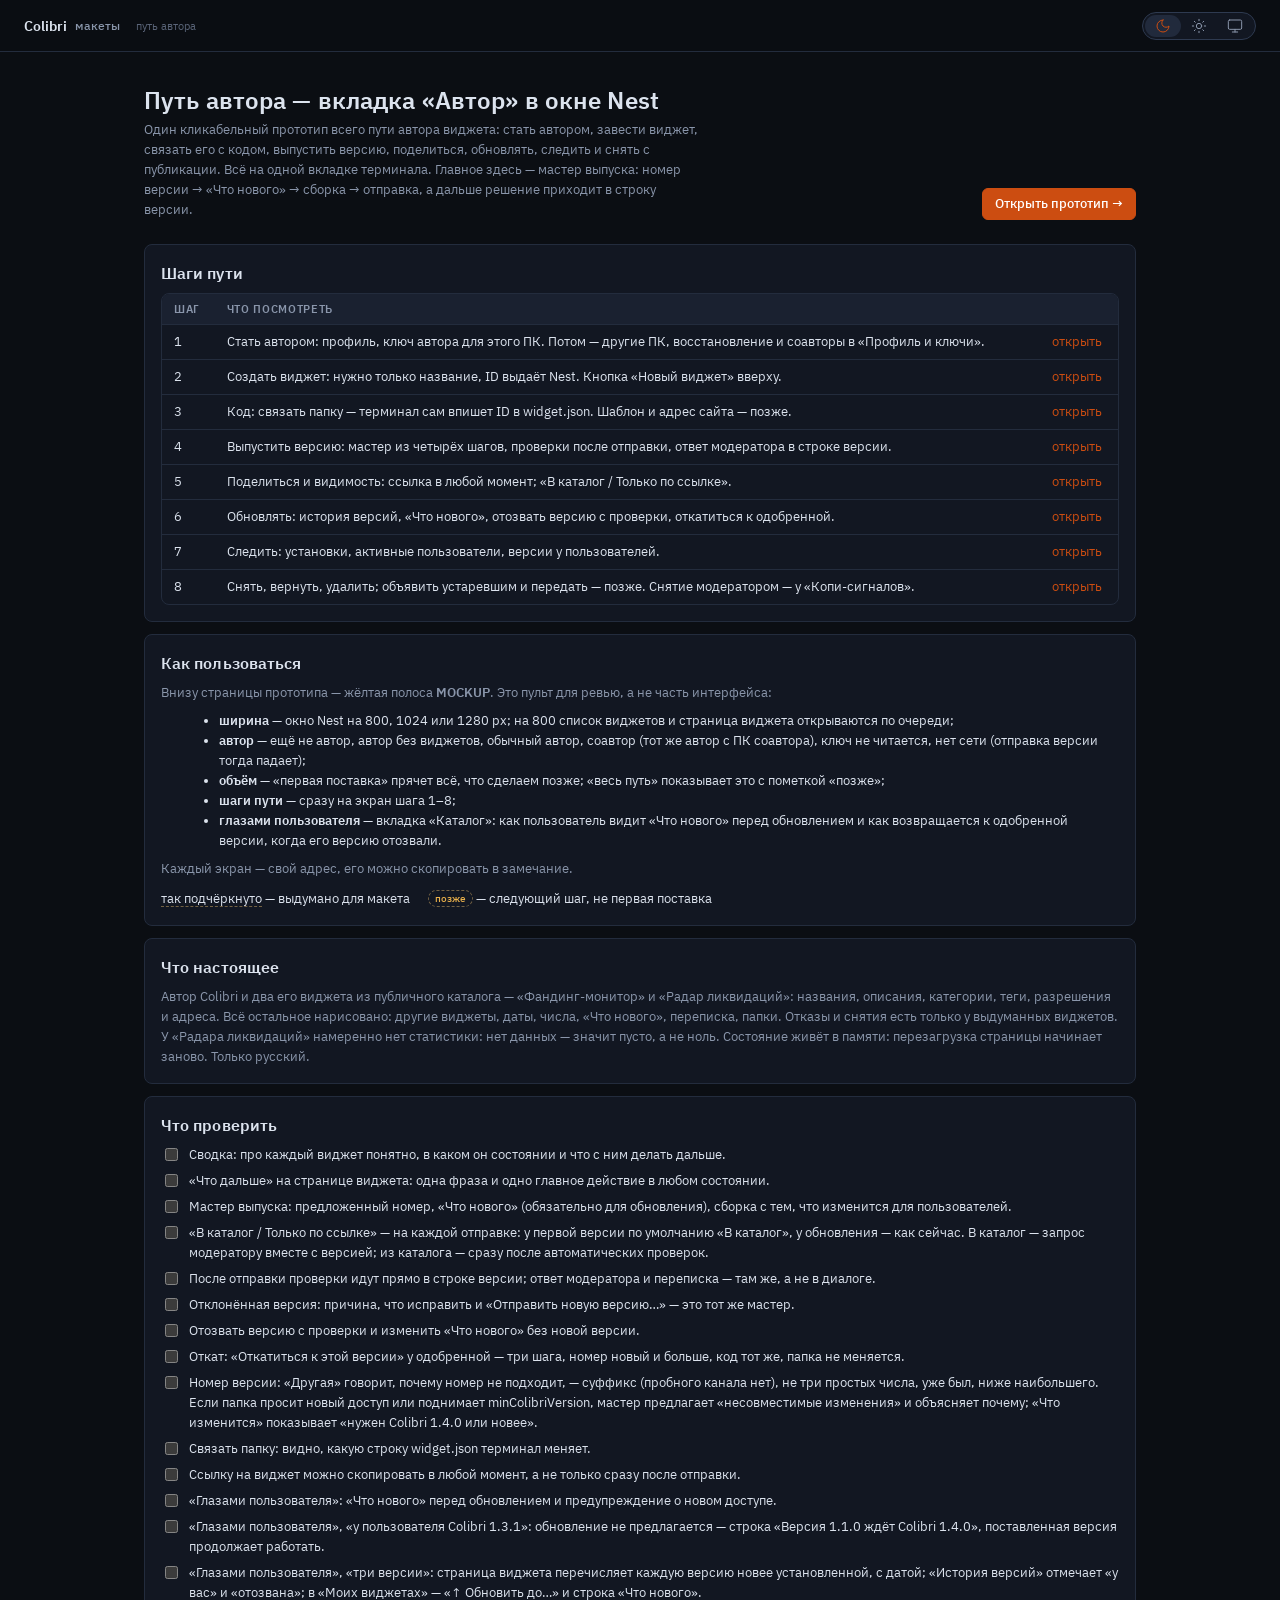
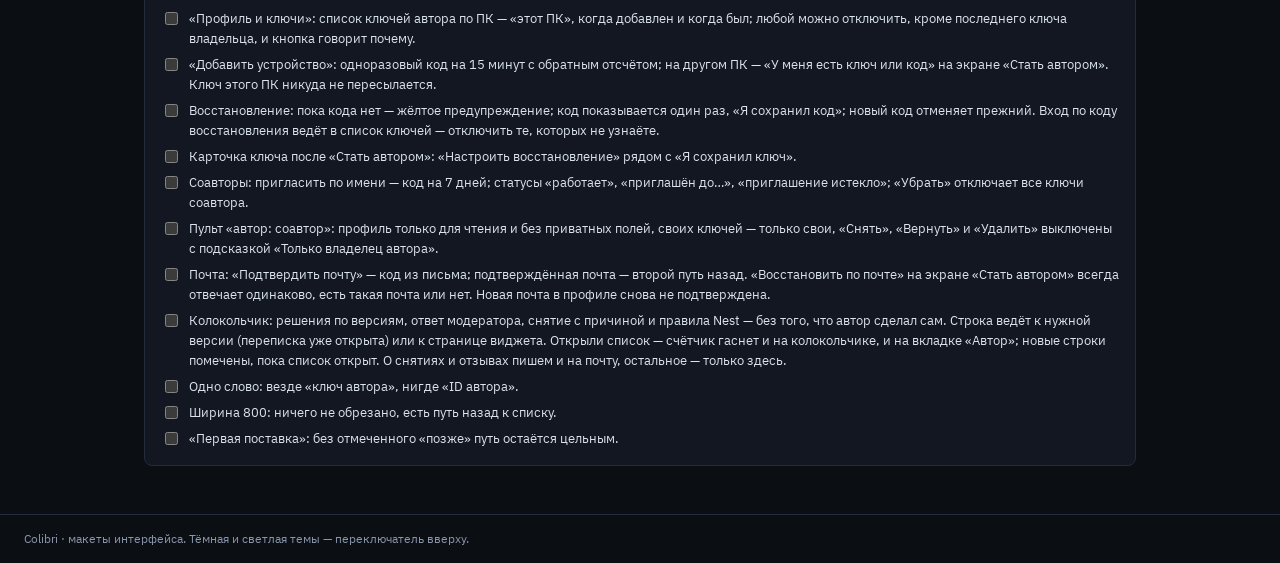
==== commit fb438d8d: "feat: the author's bell — moderator decisions, replies, takedowns and Nest's notices in one list The" ====
--- a/nest-author/index.html
+++ b/nest-author/index.html
@@ -179,6 +179,7 @@
                     <li><input type="checkbox" /><span>Соавторы: пригласить по имени — код на 7 дней; статусы «работает», «приглашён до…», «приглашение истекло»; «Убрать» отключает все ключи соавтора.</span></li>
                     <li><input type="checkbox" /><span>Пульт «автор: соавтор»: профиль только для чтения и без приватных полей, своих ключей — только свои, «Снять», «Вернуть» и «Удалить» выключены с подсказкой «Только владелец автора».</span></li>
                     <li><input type="checkbox" /><span>Почта: «Подтвердить почту» — код из письма; подтверждённая почта — второй путь назад. «Восстановить по почте» на экране «Стать автором» всегда отвечает одинаково, есть такая почта или нет. Новая почта в профиле снова не подтверждена.</span></li>
+                    <li><input type="checkbox" /><span>Колокольчик: решения по версиям, ответ модератора, снятие с причиной и правила Nest — без того, что автор сделал сам. Строка ведёт к нужной версии (переписка уже открыта) или к странице виджета. Открыли список — счётчик гаснет и на колокольчике, и на вкладке «Автор»; новые строки помечены, пока список открыт. О снятиях и отзывах пишем и на почту, остальное — только здесь.</span></li>
                     <li><input type="checkbox" /><span>Одно слово: везде «ключ автора», нигде «ID автора».</span></li>
                     <li><input type="checkbox" /><span>Ширина 800: ничего не обрезано, есть путь назад к списку.</span></li>
                     <li><input type="checkbox" /><span>«Первая поставка»: без отмеченного «позже» путь остаётся цельным.</span></li>
--- a/nest-author/author.css
+++ b/nest-author/author.css
@@ -103,6 +103,25 @@
     color: var(--text);
     font-weight: 600;
     border-bottom-color: var(--accent);
+}
+/* the author's unread count, the same number as on the bell */
+.win-tabs .tab-badge {
+    display: inline-block;
+    min-width: 15px;
+    height: 15px;
+    margin-left: 6px;
+    padding: 0 4px;
+    border-radius: var(--r-pill);
+    background: var(--accent);
+    color: var(--accent-contrast);
+    font-size: 9px;
+    line-height: 15px;
+    font-weight: 600;
+    text-align: center;
+    vertical-align: 1px;
+}
+.win-tabs .tab-badge[hidden] {
+    display: none;
 }
 
 /* ---------- placeholders and "later" ---------- */
@@ -221,6 +240,11 @@
     text-align: left;
     width: 100%;
 }
+.note-row,
+.note-row:visited {
+    color: var(--text);
+    text-decoration: none;
+}
 .note-row:hover {
     background: var(--surface-2);
 }
@@ -231,6 +255,17 @@
     display: block;
     color: var(--faint);
     font-size: var(--fs-xs);
+}
+.note-row.is-new {
+    background: var(--tint-info-bg);
+}
+.note-row .note-new {
+    color: var(--info);
+    font-weight: 600;
+}
+.bell-pop {
+    max-height: 420px;
+    overflow-y: auto;
 }
 
 .rail-a {
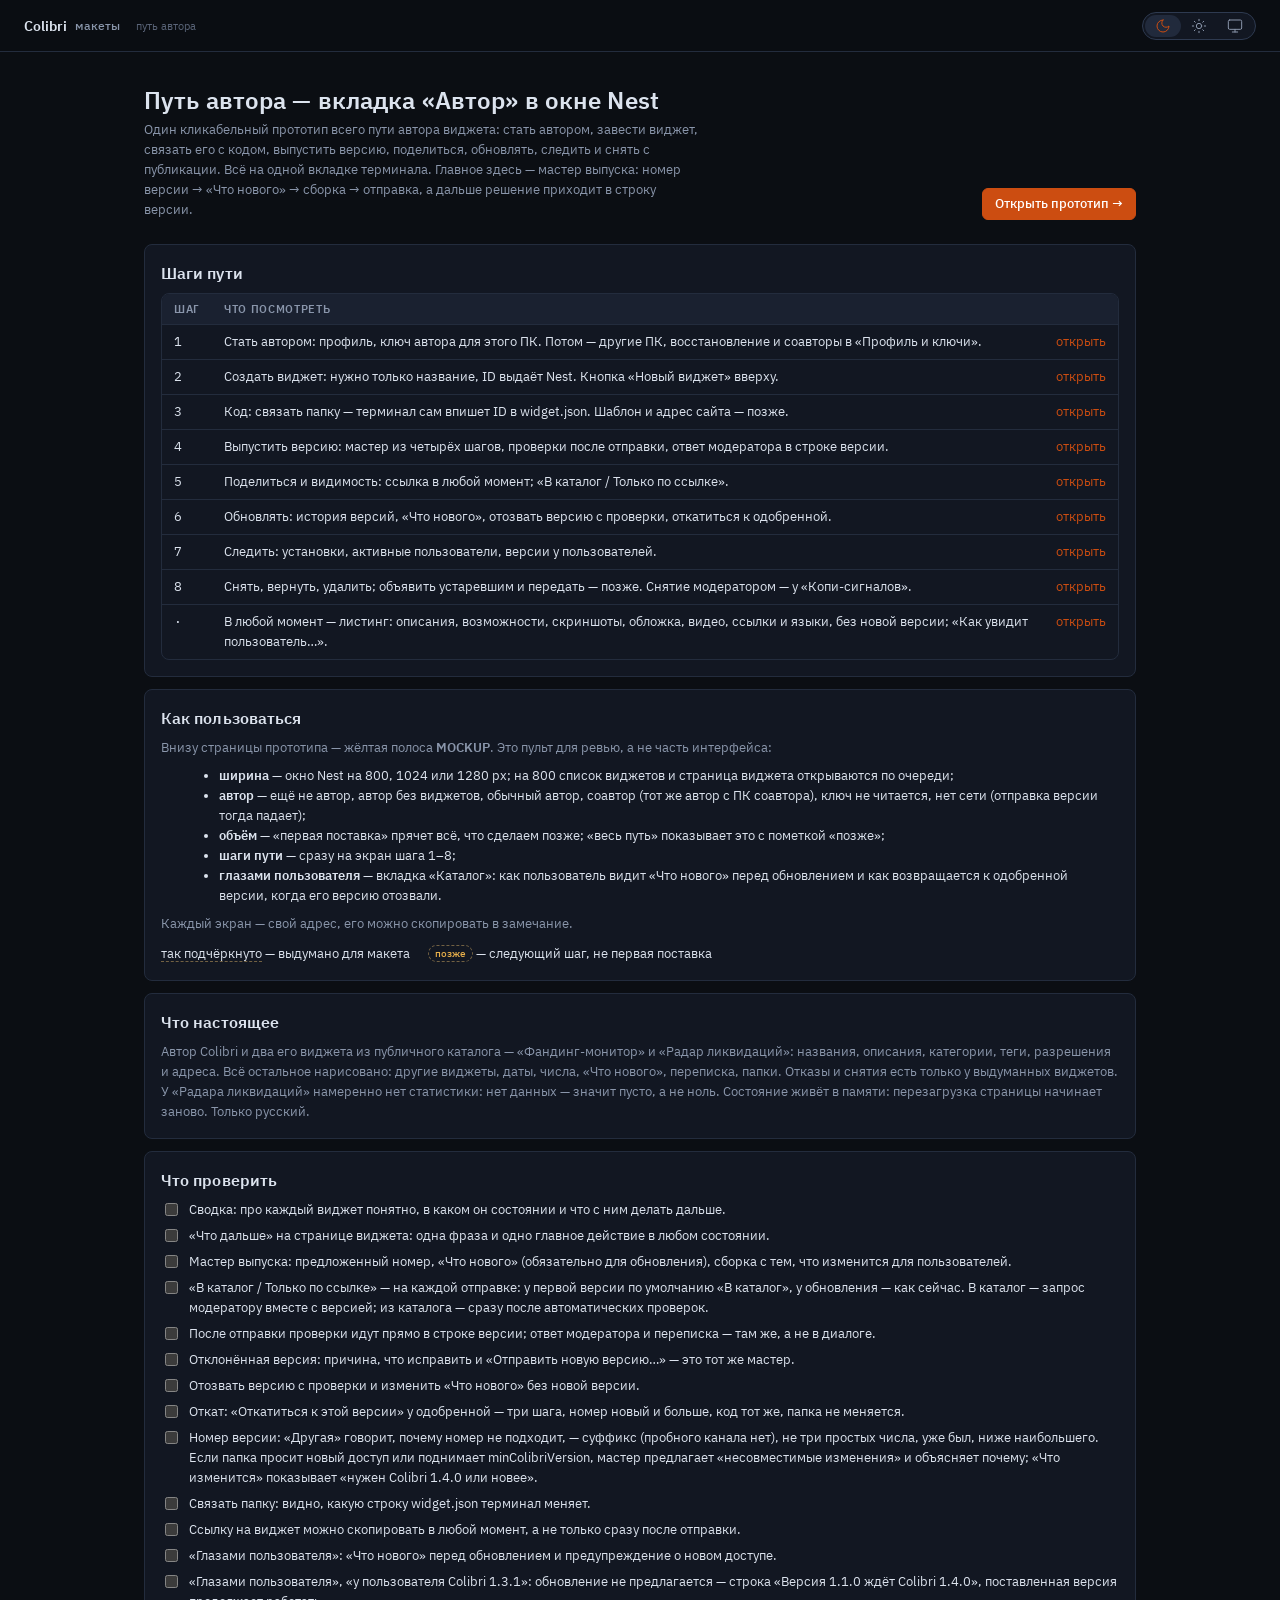
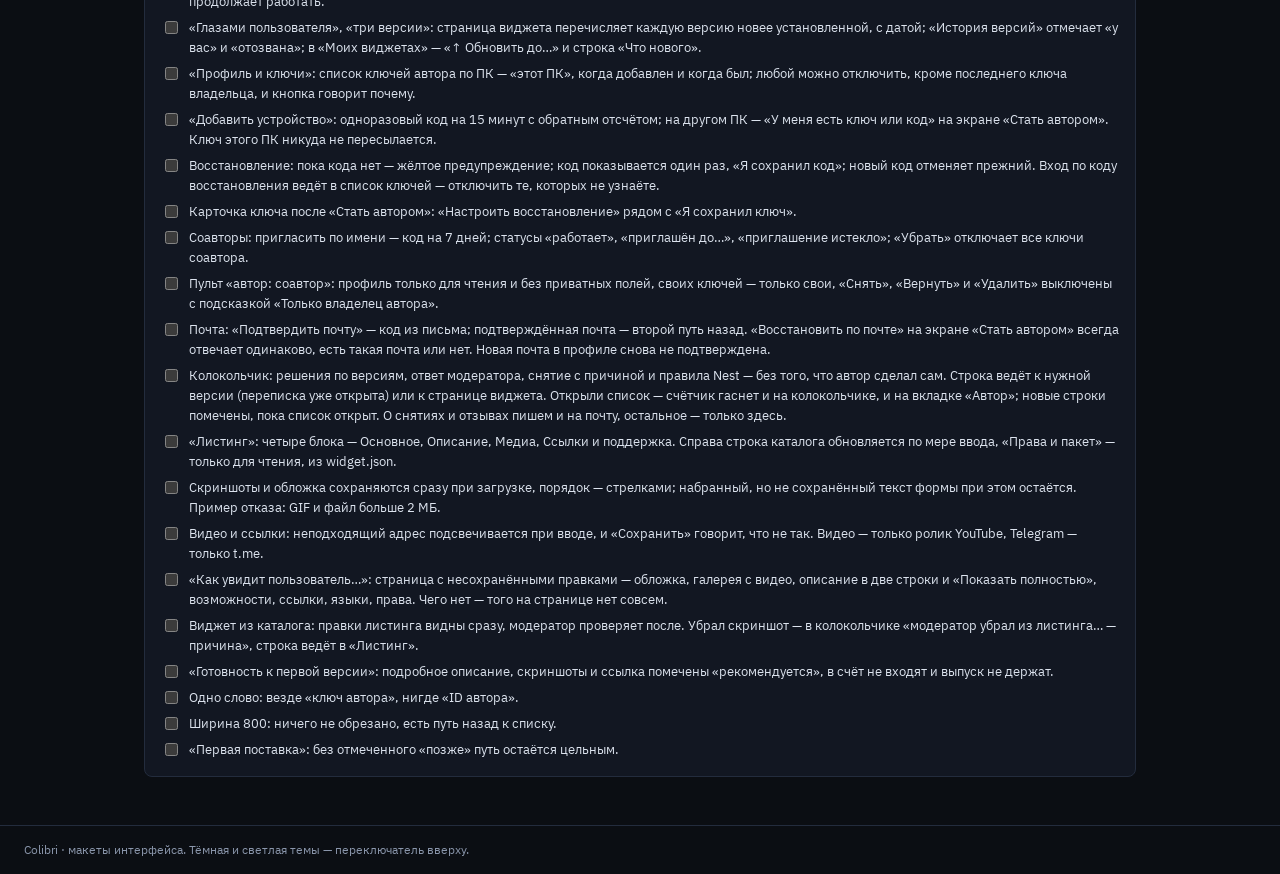
==== commit e8070108: "feat(nest-author): the listing page — long text, features, screenshots, cover, video, links and lang" ====
--- a/nest-author/index.html
+++ b/nest-author/index.html
@@ -122,6 +122,11 @@
                                 <td>8</td>
                                 <td>Снять, вернуть, удалить; объявить устаревшим и передать — позже. Снятие модератором — у «Копи-сигналов».</td>
                                 <td><a href="prototype.html#/w/b09e4a72-5d31-4c8f-a6e0-3f7b28d1c954/access">открыть</a></td>
+                            </tr>
+                            <tr>
+                                <td>·</td>
+                                <td>В любой момент — листинг: описания, возможности, скриншоты, обложка, видео, ссылки и языки, без новой версии; «Как увидит пользователь…».</td>
+                                <td><a href="prototype.html#/w/funding-monitor/listing">открыть</a></td>
                             </tr>
                         </tbody>
                     </table>
@@ -180,6 +185,12 @@
                     <li><input type="checkbox" /><span>Пульт «автор: соавтор»: профиль только для чтения и без приватных полей, своих ключей — только свои, «Снять», «Вернуть» и «Удалить» выключены с подсказкой «Только владелец автора».</span></li>
                     <li><input type="checkbox" /><span>Почта: «Подтвердить почту» — код из письма; подтверждённая почта — второй путь назад. «Восстановить по почте» на экране «Стать автором» всегда отвечает одинаково, есть такая почта или нет. Новая почта в профиле снова не подтверждена.</span></li>
                     <li><input type="checkbox" /><span>Колокольчик: решения по версиям, ответ модератора, снятие с причиной и правила Nest — без того, что автор сделал сам. Строка ведёт к нужной версии (переписка уже открыта) или к странице виджета. Открыли список — счётчик гаснет и на колокольчике, и на вкладке «Автор»; новые строки помечены, пока список открыт. О снятиях и отзывах пишем и на почту, остальное — только здесь.</span></li>
+                    <li><input type="checkbox" /><span>«Листинг»: четыре блока — Основное, Описание, Медиа, Ссылки и поддержка. Справа строка каталога обновляется по мере ввода, «Права и пакет» — только для чтения, из widget.json.</span></li>
+                    <li><input type="checkbox" /><span>Скриншоты и обложка сохраняются сразу при загрузке, порядок — стрелками; набранный, но не сохранённый текст формы при этом остаётся. Пример отказа: GIF и файл больше 2 МБ.</span></li>
+                    <li><input type="checkbox" /><span>Видео и ссылки: неподходящий адрес подсвечивается при вводе, и «Сохранить» говорит, что не так. Видео — только ролик YouTube, Telegram — только t.me.</span></li>
+                    <li><input type="checkbox" /><span>«Как увидит пользователь…»: страница с несохранёнными правками — обложка, галерея с видео, описание в две строки и «Показать полностью», возможности, ссылки, языки, права. Чего нет — того на странице нет совсем.</span></li>
+                    <li><input type="checkbox" /><span>Виджет из каталога: правки листинга видны сразу, модератор проверяет после. Убрал скриншот — в колокольчике «модератор убрал из листинга… — причина», строка ведёт в «Листинг».</span></li>
+                    <li><input type="checkbox" /><span>«Готовность к первой версии»: подробное описание, скриншоты и ссылка помечены «рекомендуется», в счёт не входят и выпуск не держат.</span></li>
                     <li><input type="checkbox" /><span>Одно слово: везде «ключ автора», нигде «ID автора».</span></li>
                     <li><input type="checkbox" /><span>Ширина 800: ничего не обрезано, есть путь назад к списку.</span></li>
                     <li><input type="checkbox" /><span>«Первая поставка»: без отмеченного «позже» путь остаётся цельным.</span></li>
--- a/nest-author/author.css
+++ b/nest-author/author.css
@@ -801,21 +801,6 @@
     text-overflow: ellipsis;
     white-space: nowrap;
 }
-.media-slots {
-    display: grid;
-    grid-template-columns: repeat(3, minmax(0, 1fr));
-    gap: 6px;
-}
-.media-slots > div {
-    aspect-ratio: 16 / 10;
-    border: 1px dashed var(--border-2);
-    border-radius: var(--r-sm);
-    display: grid;
-    place-items: center;
-    color: var(--faint);
-    font-size: var(--fs-xs);
-}
-
 /* code section */
 .choices {
     display: grid;
@@ -1523,3 +1508,499 @@
     align-self: center;
     flex-shrink: 0;
 }
+
+/* ---------- the listing editor: four numbered blocks, a sticky save bar, the side column ---------- */
+.lp-no {
+    display: inline-block;
+    margin-right: 8px;
+    font-family: var(--font-mono);
+    font-size: var(--fs-xs);
+    color: var(--accent);
+    letter-spacing: 0.04em;
+}
+.lp-sub {
+    margin: 14px 0 6px;
+    font-size: var(--fs-sm);
+    font-weight: 600;
+}
+.form-grid .ro {
+    padding-top: 6px;
+}
+.lp-long {
+    min-height: 150px;
+}
+.lp-ctl {
+    display: flex;
+    flex-direction: column;
+    gap: 3px;
+}
+.lp-langs {
+    display: flex;
+    flex-wrap: wrap;
+    gap: 4px;
+}
+.lang-chip {
+    min-width: 36px;
+    padding: 3px 8px;
+    border: 1px solid var(--border-2);
+    border-radius: var(--r-pill);
+    background: transparent;
+    color: var(--dim);
+    font: inherit;
+    font-size: var(--fs-xs);
+    font-family: var(--font-mono);
+    cursor: pointer;
+}
+.lang-chip[aria-pressed="true"] {
+    border-color: var(--accent);
+    background: var(--tint-accent-bg);
+    color: var(--text);
+}
+.lp-feature {
+    display: grid;
+    grid-template-columns: 18px minmax(0, 1fr) auto;
+    gap: 8px;
+    align-items: start;
+    padding: 8px 0;
+    border-top: 1px dashed var(--border);
+}
+.lp-feature:last-of-type {
+    margin-bottom: 8px;
+}
+.lp-feature-no {
+    padding-top: 7px;
+    color: var(--faint);
+    font-family: var(--font-mono);
+    font-size: var(--fs-xs);
+}
+.lp-feature-grid {
+    display: grid;
+    grid-template-columns: repeat(2, minmax(0, 1fr));
+    gap: 6px;
+}
+.lp-feature-grid .textarea {
+    min-height: 54px;
+}
+.lp-tools {
+    display: flex;
+    align-items: center;
+    gap: 2px;
+}
+.lp-tools-col {
+    flex-direction: column;
+}
+.lp-tools .grow {
+    flex: 1;
+}
+.lp-shots {
+    display: grid;
+    grid-template-columns: repeat(3, minmax(0, 1fr));
+    gap: 8px;
+}
+.lp-shot .lp-tools {
+    margin-top: 2px;
+}
+.lp-add {
+    display: flex;
+    flex-direction: column;
+    align-items: center;
+    justify-content: center;
+    gap: 4px;
+    aspect-ratio: 16 / 10;
+    border: 1px dashed var(--border-2);
+    border-radius: var(--r-sm);
+    background: transparent;
+    color: var(--dim);
+    font: inherit;
+    font-size: var(--fs-xs);
+    cursor: pointer;
+}
+.lp-add:hover {
+    border-color: var(--accent);
+    color: var(--accent);
+}
+.lp-add-cover {
+    width: min(100%, 420px);
+    aspect-ratio: 8 / 3;
+}
+.lp-cover {
+    max-width: 420px;
+}
+.lp-cover .cover-art b {
+    font-size: 15px;
+}
+.lp-save {
+    position: sticky;
+    bottom: calc(var(--mockbar, 0px) + 6px);
+    z-index: 2;
+    display: flex;
+    align-items: center;
+    gap: 8px;
+    padding: 10px 12px;
+    border: 1px solid var(--border);
+    border-radius: var(--r);
+    background: var(--surface);
+    box-shadow: 0 -6px 14px -10px rgba(0, 0, 0, 0.5);
+}
+.lp-save .grow {
+    flex: 1;
+}
+.lp-dirty {
+    color: var(--warn);
+    font-size: var(--fs-sm);
+}
+.lp-side {
+    position: sticky;
+    top: 8px;
+}
+.lp-kv dd {
+    font-size: var(--fs-sm);
+}
+.rec-chip {
+    margin-left: 6px;
+    padding: 0 6px;
+    border: 1px dashed var(--border-2);
+    border-radius: var(--r-pill);
+    color: var(--faint);
+    font-size: var(--fs-xs);
+}
+.checklist .rec:not(.done) .mark {
+    border-style: dashed;
+}
+@container app (max-width: 900px) {
+    .lp-feature-grid {
+        grid-template-columns: minmax(0, 1fr);
+    }
+    .lp-side {
+        position: static;
+    }
+}
+
+/* ---------- drawn pictures: a screenshot is invented, so it carries the dashed "made up" edge ---------- */
+.shot {
+    position: relative;
+    aspect-ratio: 16 / 10;
+    border: 1px dashed var(--border-2);
+    border-radius: var(--r-sm);
+    background: var(--bg);
+    overflow: hidden;
+}
+.art {
+    position: absolute;
+    inset: 0;
+    padding: 8%;
+}
+.art-table,
+.art-window .art-table {
+    display: flex;
+    flex-direction: column;
+    gap: 7%;
+}
+.art-window .art-table {
+    position: absolute;
+    inset: 22% 10% 8%;
+}
+.art .r {
+    display: flex;
+    gap: 6%;
+    height: 9%;
+    min-height: 3px;
+}
+.art .r b:first-child {
+    width: 26%;
+    border-radius: 2px;
+    background: var(--border-2);
+}
+.art .r b.pos,
+.art .r b.neg {
+    border-radius: 2px;
+    opacity: 0.85;
+}
+.art .r b.pos {
+    background: var(--ok);
+}
+.art .r b.neg {
+    background: var(--danger);
+}
+.art-dim .r {
+    opacity: 0.35;
+}
+.art-pop {
+    position: absolute;
+    left: 50%;
+    top: 50%;
+    transform: translate(-50%, -50%);
+    width: 52%;
+    padding: 5% 6%;
+    border: 1px solid var(--accent);
+    border-radius: var(--r-sm);
+    background: var(--surface);
+    color: var(--accent);
+    display: flex;
+    flex-direction: column;
+    gap: 6px;
+}
+.art-pop i {
+    display: block;
+    height: 4px;
+    border-radius: 2px;
+    background: var(--border-2);
+}
+.art-pop i + i {
+    width: 60%;
+}
+.art-window {
+    padding: 0;
+}
+.art-window::before {
+    content: "";
+    position: absolute;
+    inset: 8% 6%;
+    border: 1px solid var(--border-2);
+    border-radius: var(--r-sm);
+    background: var(--surface);
+}
+.art-bar {
+    position: absolute;
+    left: 6%;
+    right: 6%;
+    top: 8%;
+    height: 9%;
+    display: flex;
+    gap: 3px;
+    align-items: center;
+    padding-left: 4px;
+    border-bottom: 1px solid var(--border-2);
+}
+.art-bar i {
+    width: 5px;
+    height: 5px;
+    border-radius: 50%;
+    background: var(--border-2);
+}
+.art-chart {
+    display: flex;
+    align-items: flex-end;
+    gap: 3%;
+}
+.art-chart i {
+    flex: 1;
+    border-radius: 2px 2px 0 0;
+    background: var(--accent);
+    opacity: 0.7;
+}
+.cover-art {
+    position: relative;
+    aspect-ratio: 8 / 3;
+    display: flex;
+    align-items: center;
+    gap: 14px;
+    padding: 0 6%;
+    border: 1px dashed var(--border-2);
+    border-radius: var(--r-sm);
+    background: linear-gradient(110deg, color-mix(in srgb, var(--c) 70%, var(--bg)), color-mix(in srgb, var(--c) 18%, var(--bg)));
+    color: #fff;
+    overflow: hidden;
+}
+.cover-art b {
+    font-size: 20px;
+    font-weight: 600;
+    text-shadow: 0 1px 2px rgba(0, 0, 0, 0.35);
+}
+
+/* ---------- the widget's page: hero, gallery, long text, features; links and access aside ---------- */
+dialog.page {
+    width: min(980px, calc(100vw - 32px));
+}
+.pg-cover {
+    margin-bottom: 10px;
+}
+.pg-cover .cover-art {
+    aspect-ratio: auto;
+    height: 150px;
+}
+.pg-hero {
+    display: grid;
+    grid-template-columns: 44px minmax(0, 1fr) auto;
+    gap: 12px;
+    align-items: start;
+}
+.pg-hero h2 {
+    margin: 0 0 2px;
+}
+.pg-hero .by {
+    color: var(--dim);
+    font-size: var(--fs-sm);
+    font-weight: 400;
+}
+.pg-tags {
+    display: flex;
+    flex-wrap: wrap;
+    gap: 4px;
+    margin-top: 6px;
+}
+.pg-short {
+    margin: 10px 0 0;
+}
+.pg-cols {
+    display: grid;
+    grid-template-columns: minmax(0, 1fr) 260px;
+    gap: 16px;
+    margin-top: 14px;
+    align-items: start;
+}
+.pg-gallery .pg-big {
+    border-style: dashed;
+}
+.pg-count {
+    position: absolute;
+    right: 8px;
+    bottom: 6px;
+    padding: 0 6px;
+    border-radius: var(--r-pill);
+    background: var(--surface);
+    color: var(--dim);
+    font-size: var(--fs-xs);
+    font-family: var(--font-mono);
+}
+.pg-thumbs {
+    display: grid;
+    grid-template-columns: repeat(6, minmax(0, 1fr));
+    gap: 6px;
+    margin-top: 6px;
+}
+.pg-thumb {
+    padding: 0;
+    border: 2px solid transparent;
+    border-radius: var(--r-sm);
+    background: transparent;
+    cursor: pointer;
+}
+.pg-thumb.on {
+    border-color: var(--accent);
+}
+.pg-video {
+    aspect-ratio: 16 / 10;
+    display: flex;
+    flex-direction: column;
+    align-items: center;
+    justify-content: center;
+    gap: 2px;
+    border: 1px solid var(--border-2);
+    background: var(--surface-2);
+    color: var(--text);
+    font: inherit;
+    font-size: var(--fs-xs);
+}
+.pg-sec {
+    margin-top: 16px;
+}
+.pg-sec h3 {
+    margin: 0 0 6px;
+    font-size: var(--fs-md);
+}
+.pg-about {
+    max-height: 3.2em;
+    overflow: hidden;
+    line-height: 1.6;
+    -webkit-mask-image: linear-gradient(#000 40%, transparent);
+    mask-image: linear-gradient(#000 40%, transparent);
+}
+.pg-about.open {
+    max-height: none;
+    -webkit-mask-image: none;
+    mask-image: none;
+}
+.pg-about h4 {
+    margin: 10px 0 2px;
+    font-size: var(--fs-sm);
+}
+.pg-about h4:first-child {
+    margin-top: 0;
+}
+.pg-about p,
+.pg-about ul {
+    margin: 0 0 6px;
+    color: var(--text);
+}
+.pg-about ul {
+    padding-left: 18px;
+}
+.pg-more {
+    padding-left: 0;
+}
+.pg-features {
+    display: grid;
+    grid-template-columns: repeat(2, minmax(0, 1fr));
+    gap: 8px;
+}
+.pg-feature {
+    padding: 10px 12px;
+    border: 1px solid var(--border);
+    border-radius: var(--r);
+    background: var(--surface-2);
+}
+.pg-feature p {
+    margin: 4px 0 0;
+    color: var(--dim);
+    font-size: var(--fs-sm);
+}
+.pg-aside {
+    display: flex;
+    flex-direction: column;
+    gap: 10px;
+}
+.pg-box {
+    padding: 10px 12px;
+    border: 1px solid var(--border);
+    border-radius: var(--r);
+}
+.pg-box h4 {
+    margin: 0 0 6px;
+    font-size: var(--fs-sm);
+    color: var(--dim);
+    font-weight: 500;
+}
+.pg-link {
+    display: grid;
+    grid-template-columns: 16px minmax(0, 1fr);
+    column-gap: 8px;
+    padding: 4px 0;
+    color: var(--text);
+    text-decoration: none;
+}
+.pg-link:hover span {
+    color: var(--accent);
+}
+.pg-link small {
+    grid-column: 2;
+    color: var(--faint);
+    font-size: var(--fs-xs);
+    overflow: hidden;
+    text-overflow: ellipsis;
+}
+.pg-perms {
+    margin: 0;
+    padding-left: 16px;
+    font-size: var(--fs-sm);
+}
+.uv-peek {
+    display: grid;
+    grid-template-columns: repeat(3, minmax(0, 1fr));
+    gap: 4px;
+    margin-top: 8px;
+}
+@container app (max-width: 900px) {
+    .pg-cols {
+        grid-template-columns: minmax(0, 1fr);
+    }
+    .pg-thumbs {
+        grid-template-columns: repeat(4, minmax(0, 1fr));
+    }
+}
+@media (max-width: 720px) {
+    .pg-cols,
+    .pg-features {
+        grid-template-columns: minmax(0, 1fr);
+    }
+}
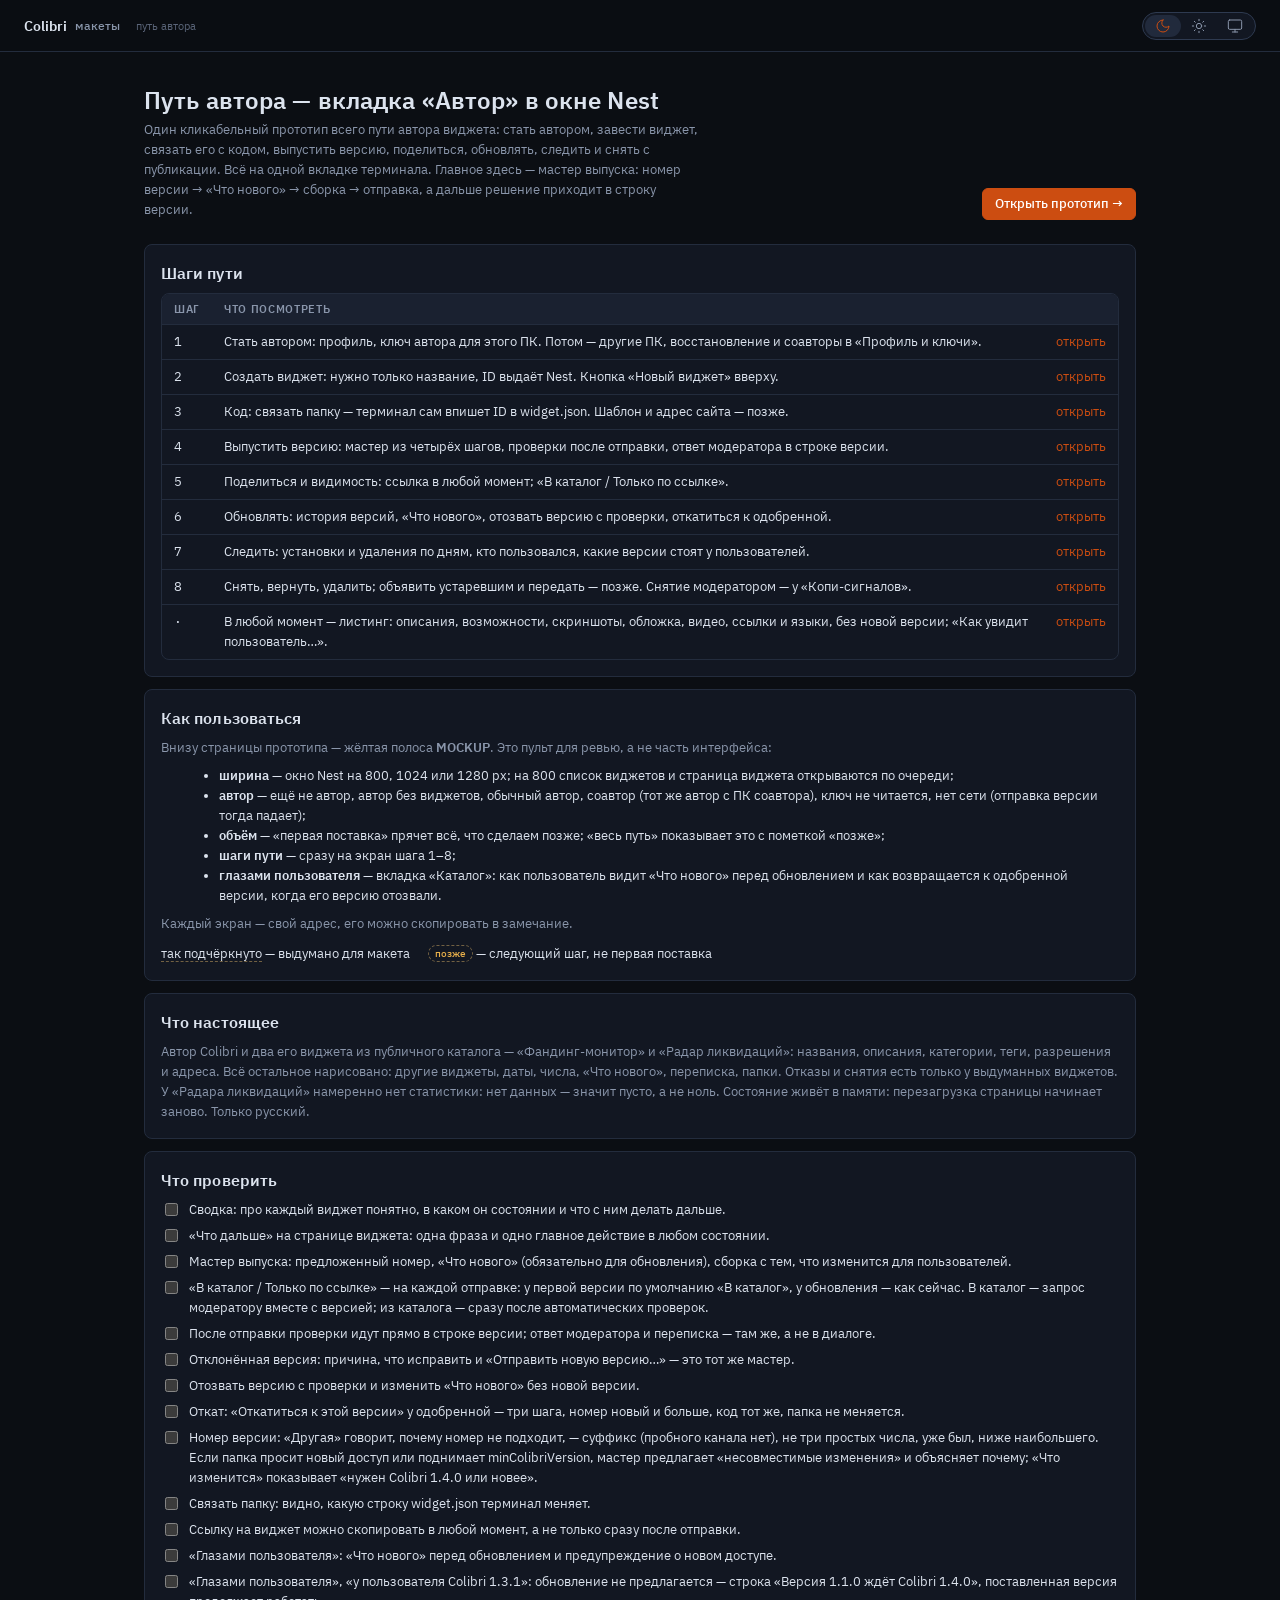
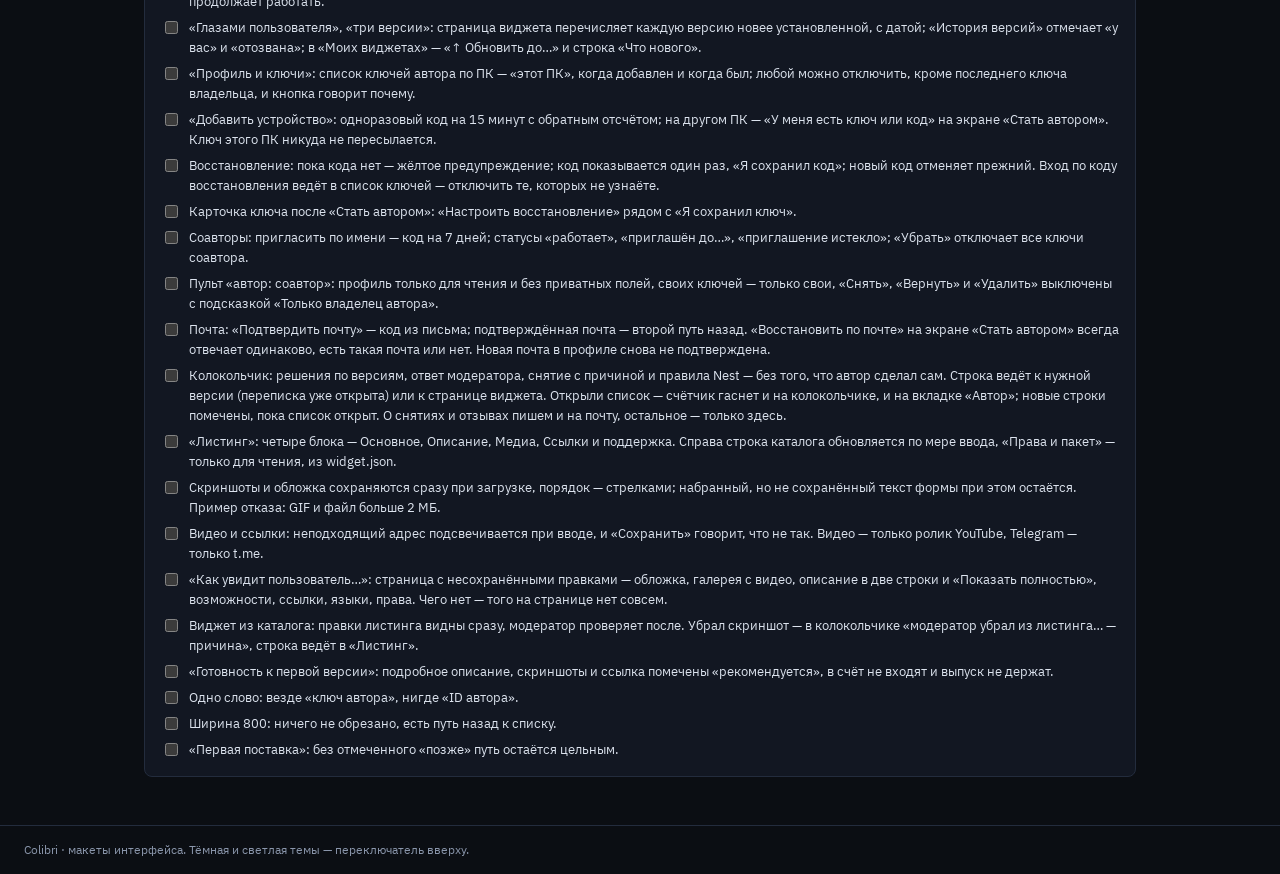
==== commit 9d003d8c: "feat(nest-author): the stats page works — installs and uninstalls by day, who used it, and the versi" ====
--- a/nest-author/index.html
+++ b/nest-author/index.html
@@ -115,8 +115,8 @@
                             </tr>
                             <tr>
                                 <td>7</td>
-                                <td>Следить: установки, активные пользователи, версии у пользователей.</td>
-                                <td><a href="prototype.html?scope=full#/w/funding-monitor/stats">открыть</a></td>
+                                <td>Следить: установки и удаления по дням, кто пользовался, какие версии стоят у пользователей.</td>
+                                <td><a href="prototype.html#/w/funding-monitor/stats">открыть</a></td>
                             </tr>
                             <tr>
                                 <td>8</td>
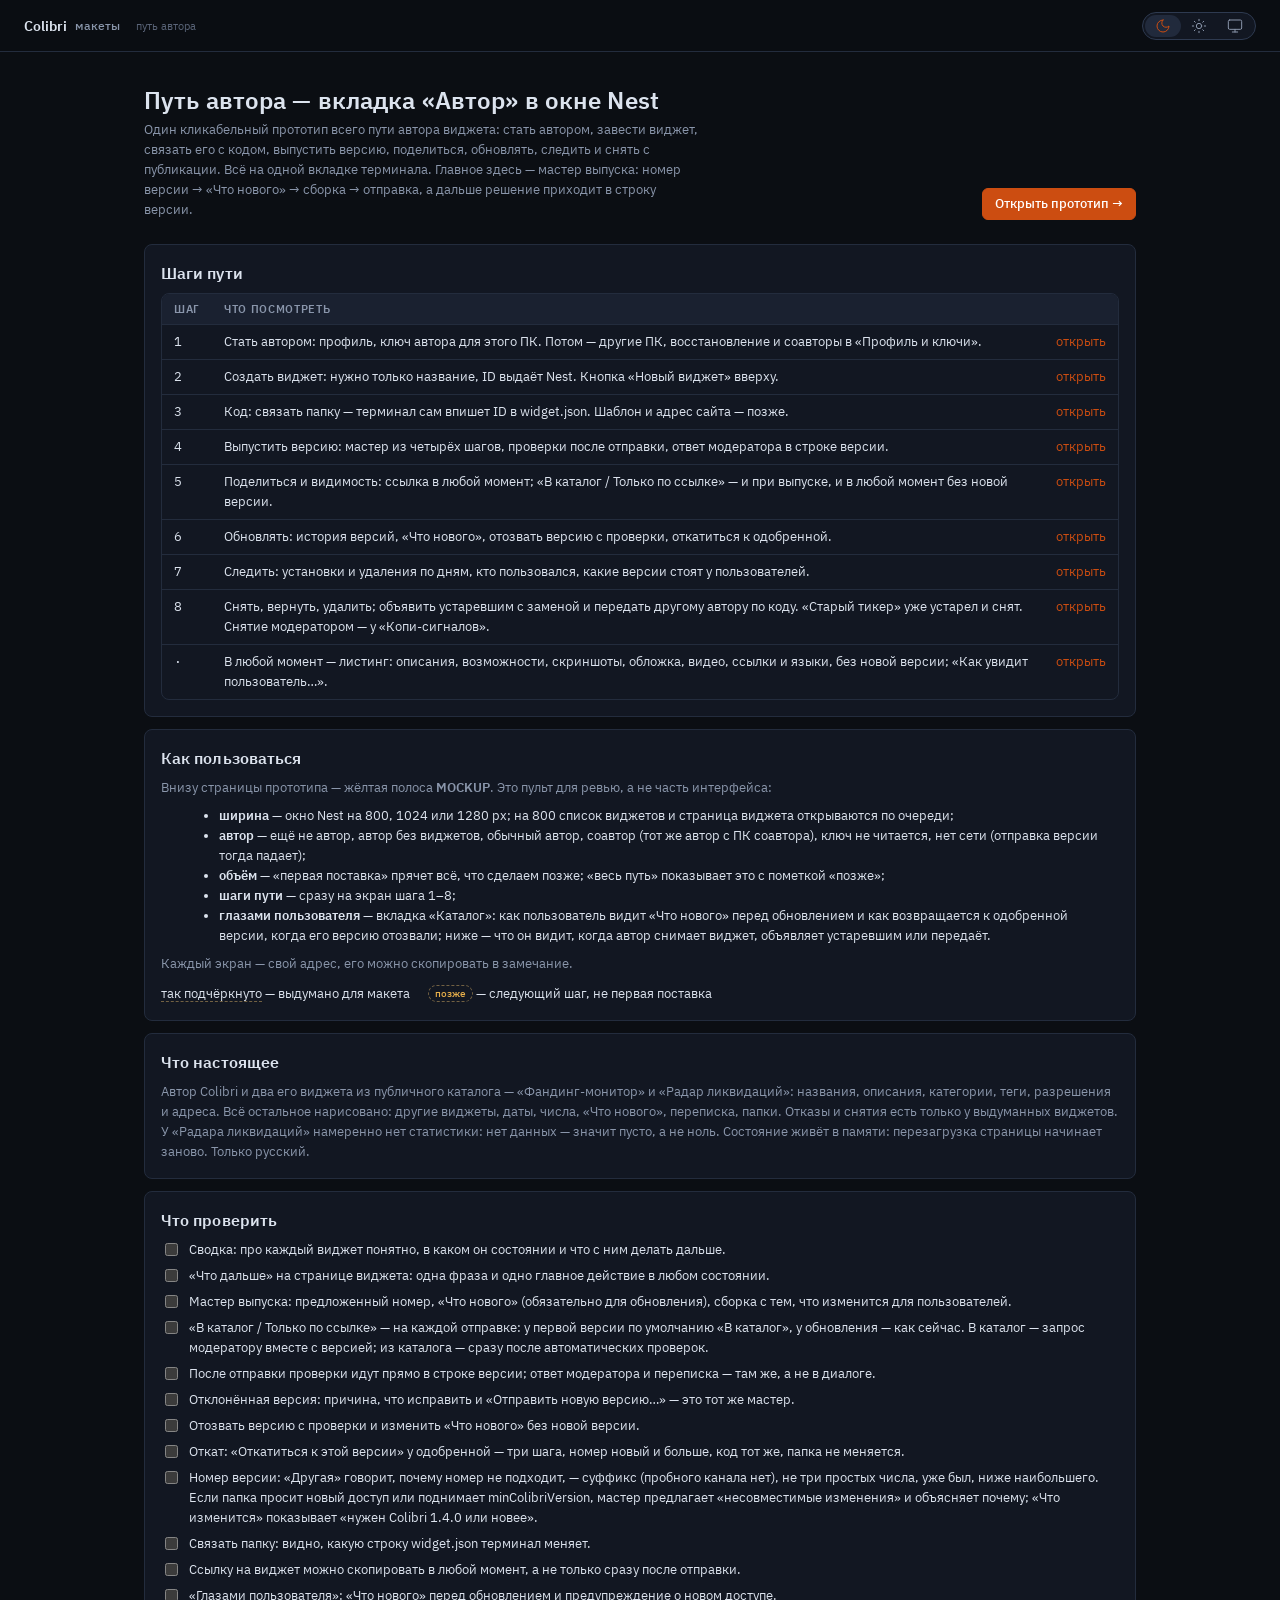
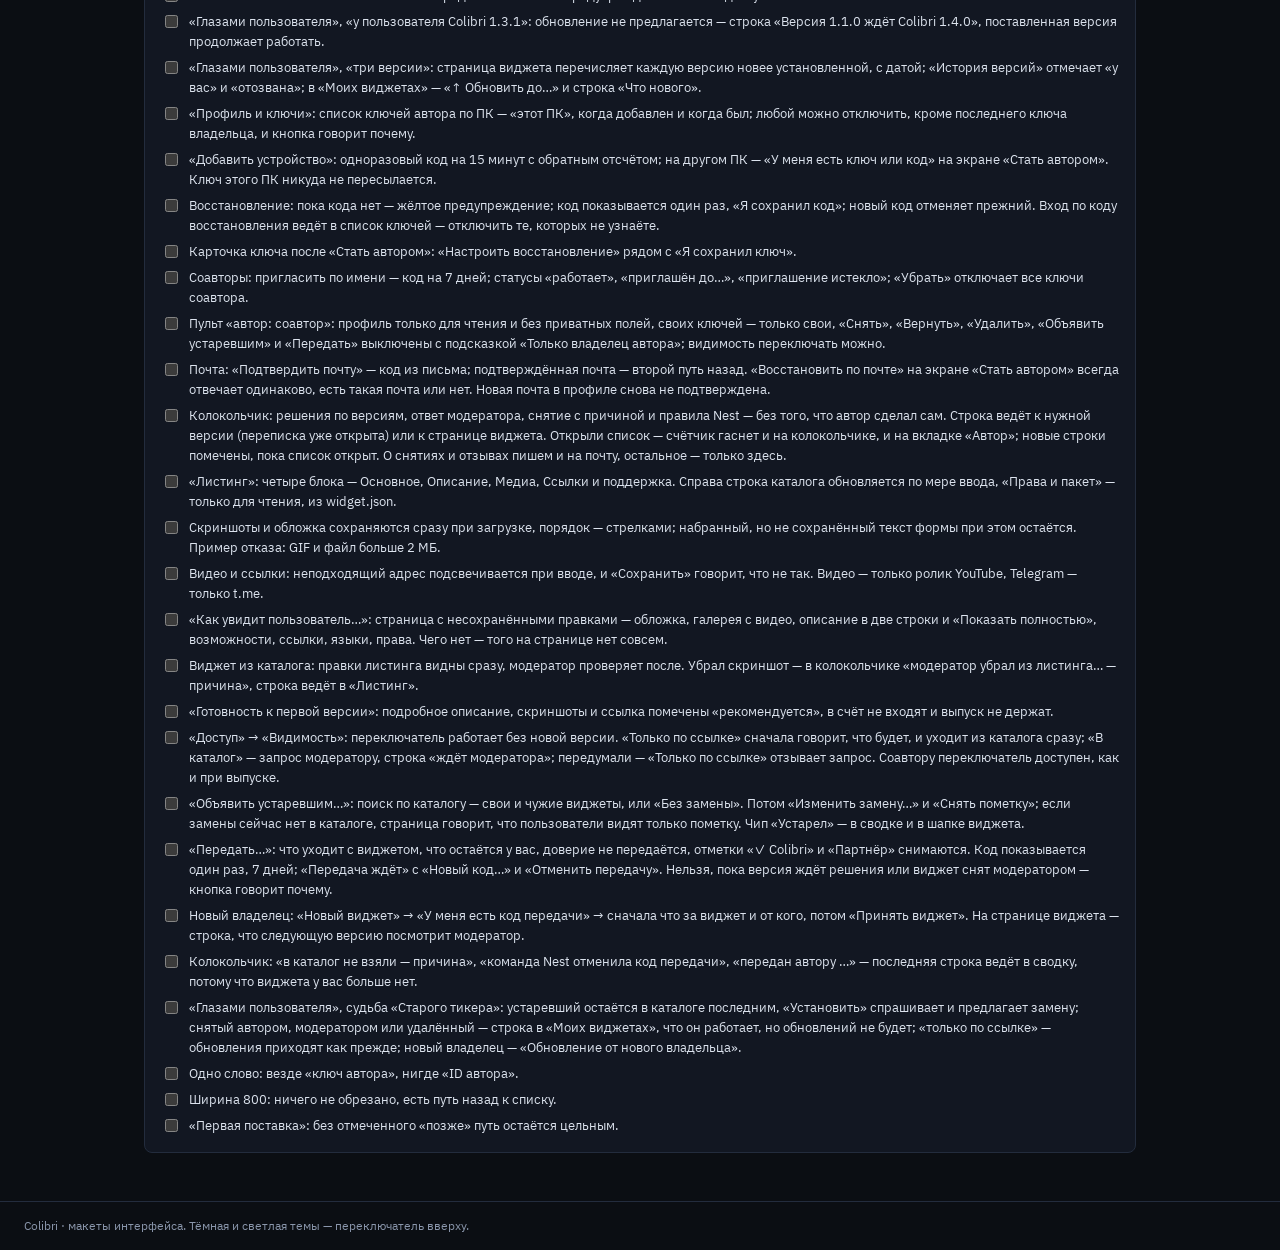
==== commit 5f7fa383: "feat(nest-author): a widget's end of life — visibility at any time, out of date with a replacement, " ====
--- a/nest-author/index.html
+++ b/nest-author/index.html
@@ -105,7 +105,7 @@
                             </tr>
                             <tr>
                                 <td>5</td>
-                                <td>Поделиться и видимость: ссылка в любой момент; «В каталог / Только по ссылке».</td>
+                                <td>Поделиться и видимость: ссылка в любой момент; «В каталог / Только по ссылке» — и при выпуске, и в любой момент без новой версии.</td>
                                 <td><a href="prototype.html#/w/71f0c3d8-2e9a-4b6c-8f17-5a4d0e9b3c21/access">открыть</a></td>
                             </tr>
                             <tr>
@@ -120,7 +120,7 @@
                             </tr>
                             <tr>
                                 <td>8</td>
-                                <td>Снять, вернуть, удалить; объявить устаревшим и передать — позже. Снятие модератором — у «Копи-сигналов».</td>
+                                <td>Снять, вернуть, удалить; объявить устаревшим с заменой и передать другому автору по коду. «Старый тикер» уже устарел и снят. Снятие модератором — у «Копи-сигналов».</td>
                                 <td><a href="prototype.html#/w/b09e4a72-5d31-4c8f-a6e0-3f7b28d1c954/access">открыть</a></td>
                             </tr>
                             <tr>
@@ -141,7 +141,7 @@
                     <li><b>автор</b> — ещё не автор, автор без виджетов, обычный автор, соавтор (тот же автор с ПК соавтора), ключ не читается, нет сети (отправка версии тогда падает);</li>
                     <li><b>объём</b> — «первая поставка» прячет всё, что сделаем позже; «весь путь» показывает это с пометкой «позже»;</li>
                     <li><b>шаги пути</b> — сразу на экран шага 1–8;</li>
-                    <li><b>глазами пользователя</b> — вкладка «Каталог»: как пользователь видит «Что нового» перед обновлением и как возвращается к одобренной версии, когда его версию отозвали.</li>
+                    <li><b>глазами пользователя</b> — вкладка «Каталог»: как пользователь видит «Что нового» перед обновлением и как возвращается к одобренной версии, когда его версию отозвали; ниже — что он видит, когда автор снимает виджет, объявляет устаревшим или передаёт.</li>
                 </ul>
                 <p class="dim" style="margin-top: 8px">Каждый экран — свой адрес, его можно скопировать в замечание.</p>
                 <div class="legend-row" style="margin-top: 10px">
@@ -182,7 +182,7 @@
                     <li><input type="checkbox" /><span>Восстановление: пока кода нет — жёлтое предупреждение; код показывается один раз, «Я сохранил код»; новый код отменяет прежний. Вход по коду восстановления ведёт в список ключей — отключить те, которых не узнаёте.</span></li>
                     <li><input type="checkbox" /><span>Карточка ключа после «Стать автором»: «Настроить восстановление» рядом с «Я сохранил ключ».</span></li>
                     <li><input type="checkbox" /><span>Соавторы: пригласить по имени — код на 7 дней; статусы «работает», «приглашён до…», «приглашение истекло»; «Убрать» отключает все ключи соавтора.</span></li>
-                    <li><input type="checkbox" /><span>Пульт «автор: соавтор»: профиль только для чтения и без приватных полей, своих ключей — только свои, «Снять», «Вернуть» и «Удалить» выключены с подсказкой «Только владелец автора».</span></li>
+                    <li><input type="checkbox" /><span>Пульт «автор: соавтор»: профиль только для чтения и без приватных полей, своих ключей — только свои, «Снять», «Вернуть», «Удалить», «Объявить устаревшим» и «Передать» выключены с подсказкой «Только владелец автора»; видимость переключать можно.</span></li>
                     <li><input type="checkbox" /><span>Почта: «Подтвердить почту» — код из письма; подтверждённая почта — второй путь назад. «Восстановить по почте» на экране «Стать автором» всегда отвечает одинаково, есть такая почта или нет. Новая почта в профиле снова не подтверждена.</span></li>
                     <li><input type="checkbox" /><span>Колокольчик: решения по версиям, ответ модератора, снятие с причиной и правила Nest — без того, что автор сделал сам. Строка ведёт к нужной версии (переписка уже открыта) или к странице виджета. Открыли список — счётчик гаснет и на колокольчике, и на вкладке «Автор»; новые строки помечены, пока список открыт. О снятиях и отзывах пишем и на почту, остальное — только здесь.</span></li>
                     <li><input type="checkbox" /><span>«Листинг»: четыре блока — Основное, Описание, Медиа, Ссылки и поддержка. Справа строка каталога обновляется по мере ввода, «Права и пакет» — только для чтения, из widget.json.</span></li>
@@ -191,6 +191,12 @@
                     <li><input type="checkbox" /><span>«Как увидит пользователь…»: страница с несохранёнными правками — обложка, галерея с видео, описание в две строки и «Показать полностью», возможности, ссылки, языки, права. Чего нет — того на странице нет совсем.</span></li>
                     <li><input type="checkbox" /><span>Виджет из каталога: правки листинга видны сразу, модератор проверяет после. Убрал скриншот — в колокольчике «модератор убрал из листинга… — причина», строка ведёт в «Листинг».</span></li>
                     <li><input type="checkbox" /><span>«Готовность к первой версии»: подробное описание, скриншоты и ссылка помечены «рекомендуется», в счёт не входят и выпуск не держат.</span></li>
+                    <li><input type="checkbox" /><span>«Доступ» → «Видимость»: переключатель работает без новой версии. «Только по ссылке» сначала говорит, что будет, и уходит из каталога сразу; «В каталог» — запрос модератору, строка «ждёт модератора»; передумали — «Только по ссылке» отзывает запрос. Соавтору переключатель доступен, как и при выпуске.</span></li>
+                    <li><input type="checkbox" /><span>«Объявить устаревшим…»: поиск по каталогу — свои и чужие виджеты, или «Без замены». Потом «Изменить замену…» и «Снять пометку»; если замены сейчас нет в каталоге, страница говорит, что пользователи видят только пометку. Чип «Устарел» — в сводке и в шапке виджета.</span></li>
+                    <li><input type="checkbox" /><span>«Передать…»: что уходит с виджетом, что остаётся у вас, доверие не передаётся, отметки «✓ Colibri» и «Партнёр» снимаются. Код показывается один раз, 7 дней; «Передача ждёт» с «Новый код…» и «Отменить передачу». Нельзя, пока версия ждёт решения или виджет снят модератором — кнопка говорит почему.</span></li>
+                    <li><input type="checkbox" /><span>Новый владелец: «Новый виджет» → «У меня есть код передачи» → сначала что за виджет и от кого, потом «Принять виджет». На странице виджета — строка, что следующую версию посмотрит модератор.</span></li>
+                    <li><input type="checkbox" /><span>Колокольчик: «в каталог не взяли — причина», «команда Nest отменила код передачи», «передан автору …» — последняя строка ведёт в сводку, потому что виджета у вас больше нет.</span></li>
+                    <li><input type="checkbox" /><span>«Глазами пользователя», судьба «Старого тикера»: устаревший остаётся в каталоге последним, «Установить» спрашивает и предлагает замену; снятый автором, модератором или удалённый — строка в «Моих виджетах», что он работает, но обновлений не будет; «только по ссылке» — обновления приходят как прежде; новый владелец — «Обновление от нового владельца».</span></li>
                     <li><input type="checkbox" /><span>Одно слово: везде «ключ автора», нигде «ID автора».</span></li>
                     <li><input type="checkbox" /><span>Ширина 800: ничего не обрезано, есть путь назад к списку.</span></li>
                     <li><input type="checkbox" /><span>«Первая поставка»: без отмеченного «позже» путь остаётся цельным.</span></li>
--- a/nest-author/author.css
+++ b/nest-author/author.css
@@ -2004,3 +2004,22 @@
         grid-template-columns: minmax(0, 1fr);
     }
 }
+
+/* lifecycle: the successor picker and the user's end-of-life lines */
+.succ-list {
+    display: grid;
+    gap: 4px;
+    max-height: 300px;
+    overflow-y: auto;
+    margin: 8px 0;
+}
+.radio.succ-row {
+    grid-template-columns: 18px 28px minmax(0, 1fr);
+    align-items: center;
+}
+.radio.succ-row input {
+    margin: 0;
+}
+.cat-row .life-line {
+    color: var(--warn);
+}
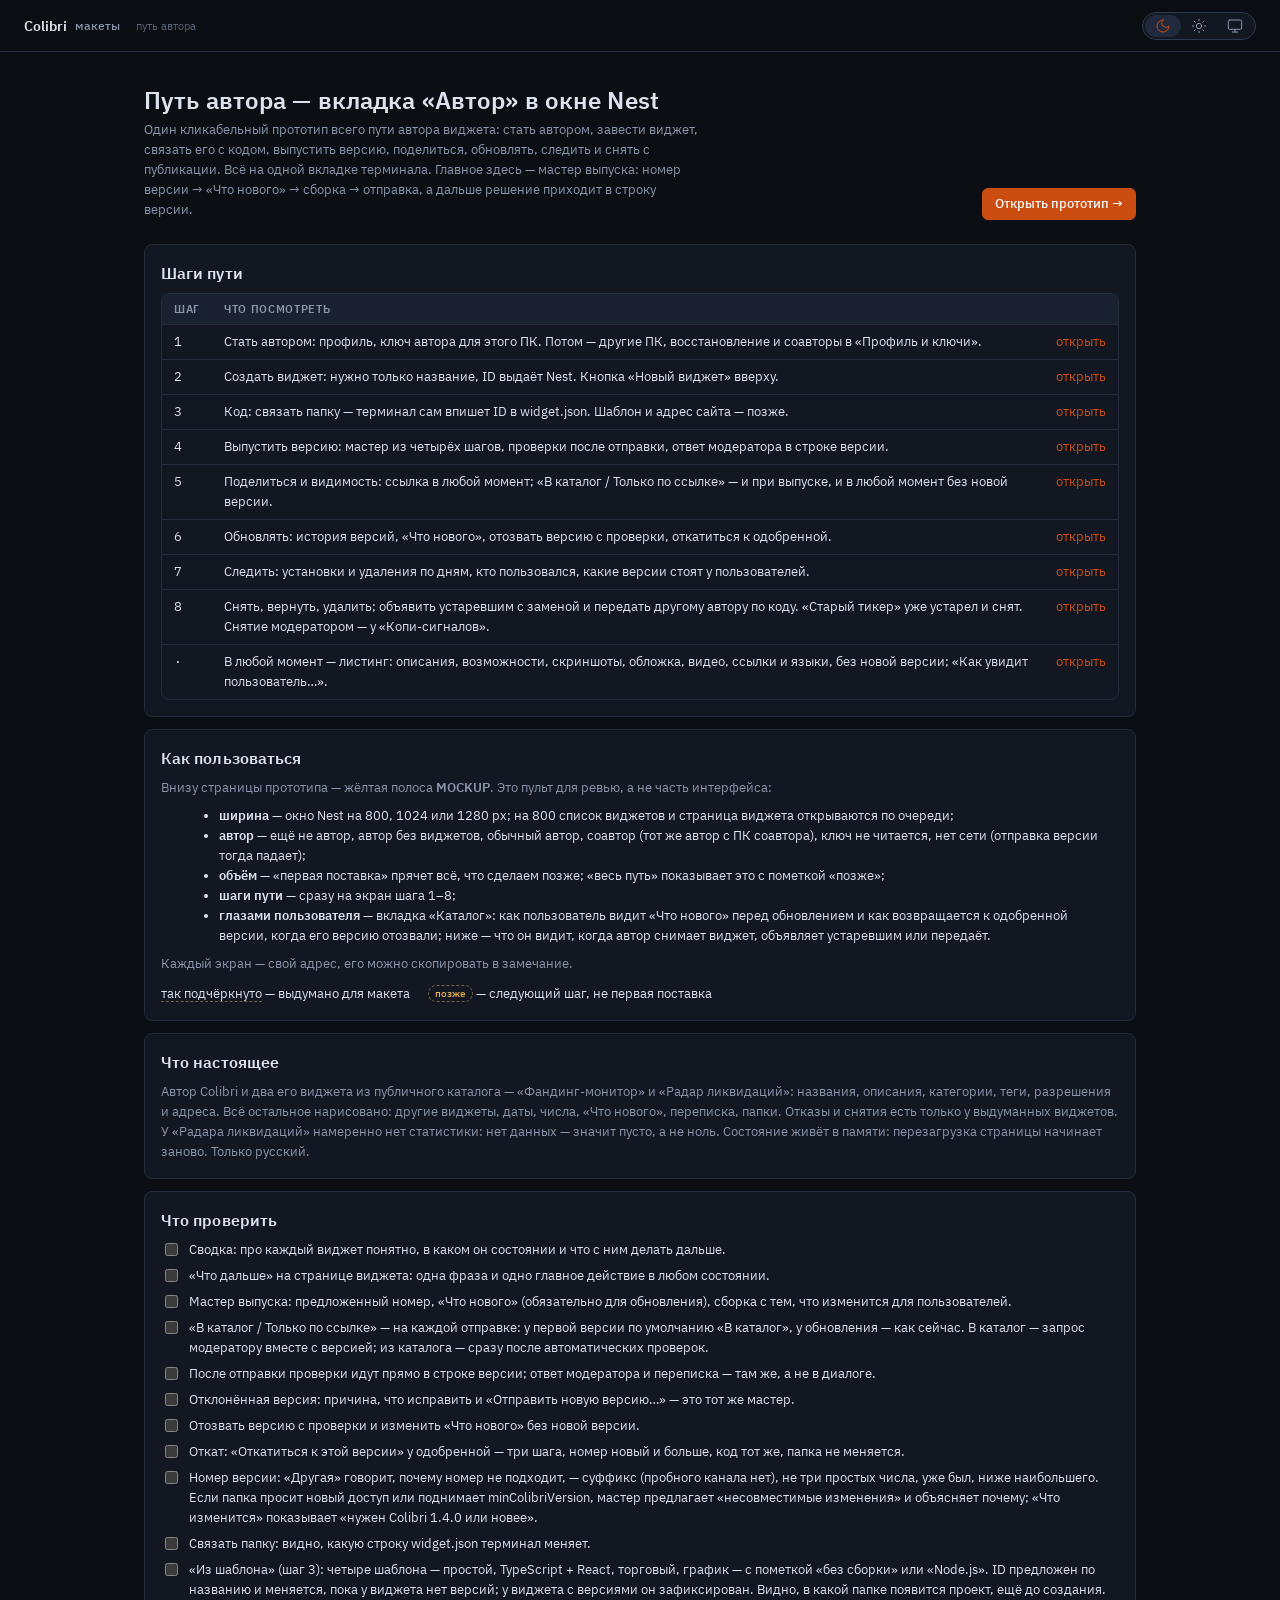
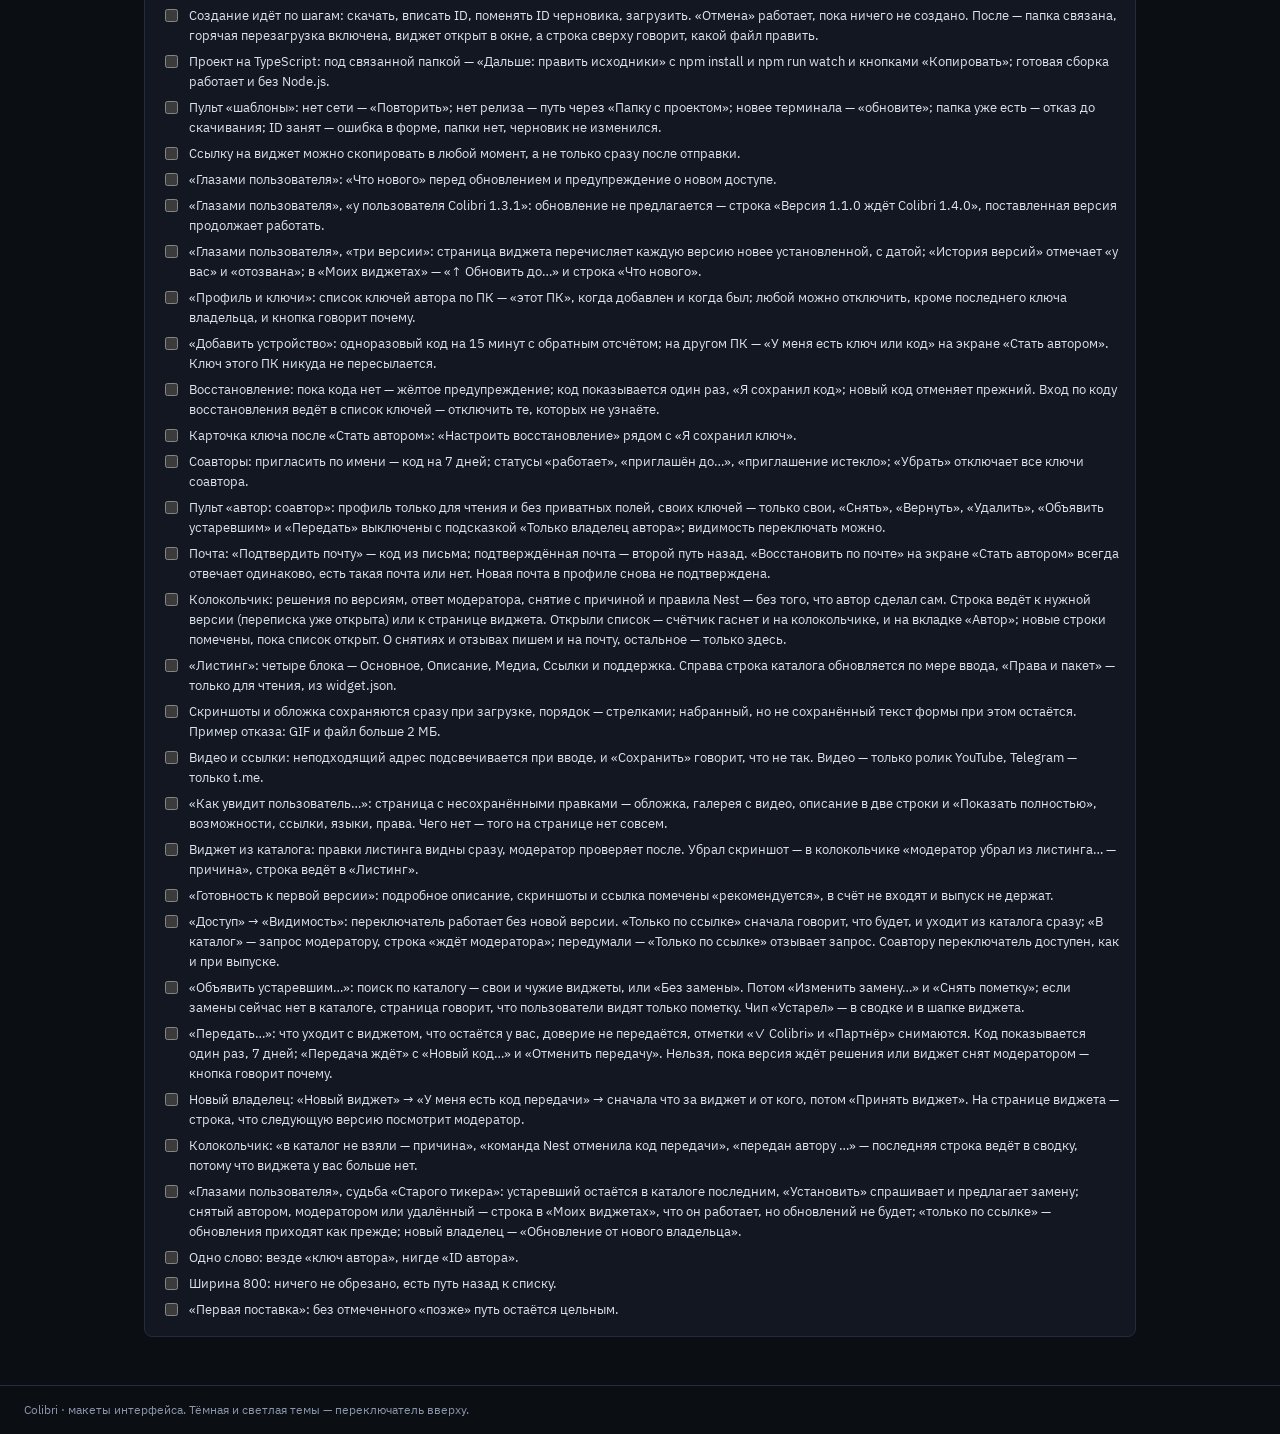
==== commit 616cfdda: "feat(nest-author): a widget's code from a template — four starters, the ID written in, running at on" ====
--- a/nest-author/index.html
+++ b/nest-author/index.html
@@ -173,6 +173,10 @@
                     <li><input type="checkbox" /><span>Откат: «Откатиться к этой версии» у одобренной — три шага, номер новый и больше, код тот же, папка не меняется.</span></li>
                     <li><input type="checkbox" /><span>Номер версии: «Другая» говорит, почему номер не подходит, — суффикс (пробного канала нет), не три простых числа, уже был, ниже наибольшего. Если папка просит новый доступ или поднимает minColibriVersion, мастер предлагает «несовместимые изменения» и объясняет почему; «Что изменится» показывает «нужен Colibri 1.4.0 или новее».</span></li>
                     <li><input type="checkbox" /><span>Связать папку: видно, какую строку widget.json терминал меняет.</span></li>
+                    <li><input type="checkbox" /><span>«Из шаблона» (шаг 3): четыре шаблона — простой, TypeScript + React, торговый, график — с пометкой «без сборки» или «Node.js». ID предложен по названию и меняется, пока у виджета нет версий; у виджета с версиями он зафиксирован. Видно, в какой папке появится проект, ещё до создания.</span></li>
+                    <li><input type="checkbox" /><span>Создание идёт по шагам: скачать, вписать ID, поменять ID черновика, загрузить. «Отмена» работает, пока ничего не создано. После — папка связана, горячая перезагрузка включена, виджет открыт в окне, а строка сверху говорит, какой файл править.</span></li>
+                    <li><input type="checkbox" /><span>Проект на TypeScript: под связанной папкой — «Дальше: править исходники» с npm install и npm run watch и кнопками «Копировать»; готовая сборка работает и без Node.js.</span></li>
+                    <li><input type="checkbox" /><span>Пульт «шаблоны»: нет сети — «Повторить»; нет релиза — путь через «Папку с проектом»; новее терминала — «обновите»; папка уже есть — отказ до скачивания; ID занят — ошибка в форме, папки нет, черновик не изменился.</span></li>
                     <li><input type="checkbox" /><span>Ссылку на виджет можно скопировать в любой момент, а не только сразу после отправки.</span></li>
                     <li><input type="checkbox" /><span>«Глазами пользователя»: «Что нового» перед обновлением и предупреждение о новом доступе.</span></li>
                     <li><input type="checkbox" /><span>«Глазами пользователя», «у пользователя Colibri 1.3.1»: обновление не предлагается — строка «Версия 1.1.0 ждёт Colibri 1.4.0», поставленная версия продолжает работать.</span></li>
--- a/nest-author/author.css
+++ b/nest-author/author.css
@@ -863,6 +863,83 @@
 .switch[aria-checked="true"] i::after {
     transform: translateX(12px);
     background: var(--ok);
+}
+/* «Из шаблона»: four starter tiles, the steps while it is created, a Node project's next step */
+.st-tiles {
+    display: grid;
+    grid-template-columns: repeat(2, minmax(0, 1fr));
+    gap: 8px;
+}
+.st-tile b .chip {
+    margin-left: 4px;
+    vertical-align: 1px;
+}
+.st-steps {
+    list-style: none;
+    margin: 12px 0 0;
+    padding: 0;
+    display: flex;
+    flex-direction: column;
+    gap: 4px;
+    font-size: var(--fs-sm);
+}
+.st-steps li {
+    display: flex;
+    align-items: center;
+    gap: 6px;
+    color: var(--dim);
+}
+.st-steps li.done {
+    color: var(--text);
+}
+.st-steps li.done .icon {
+    color: var(--ok);
+}
+.st-steps li.failed,
+.st-steps li.failed .icon {
+    color: var(--danger);
+}
+.st-spin {
+    width: 12px;
+    height: 12px;
+    border-radius: 50%;
+    border: 2px solid var(--dim);
+    border-top-color: transparent;
+    animation: spin 0.8s linear infinite;
+    flex: none;
+}
+.st-actions {
+    display: flex;
+    flex-wrap: wrap;
+    gap: 8px;
+    justify-content: flex-end;
+    margin-top: 12px;
+}
+.st-next {
+    margin-top: 12px;
+    padding-top: 12px;
+    border-top: 1px solid var(--border);
+    display: flex;
+    flex-direction: column;
+    gap: 6px;
+}
+.st-next h3 {
+    font-size: var(--fs-md, 14px);
+    font-weight: 600;
+}
+.st-cmd {
+    display: grid;
+    grid-template-columns: minmax(0, 1fr) auto;
+    gap: 6px;
+    align-items: center;
+}
+.st-cmd code {
+    font-family: var(--font-mono);
+    font-size: 12px;
+    padding: 5px 8px;
+    border-radius: var(--r);
+    background: var(--surface-2);
+    border: 1px solid var(--border);
 }
 .json-diff {
     font-family: var(--font-mono);
@@ -1344,7 +1421,8 @@
     .uv {
         grid-template-columns: minmax(0, 1fr);
     }
-    .choices {
+    .choices,
+    .st-tiles {
         grid-template-columns: minmax(0, 1fr);
     }
     .wp-head {
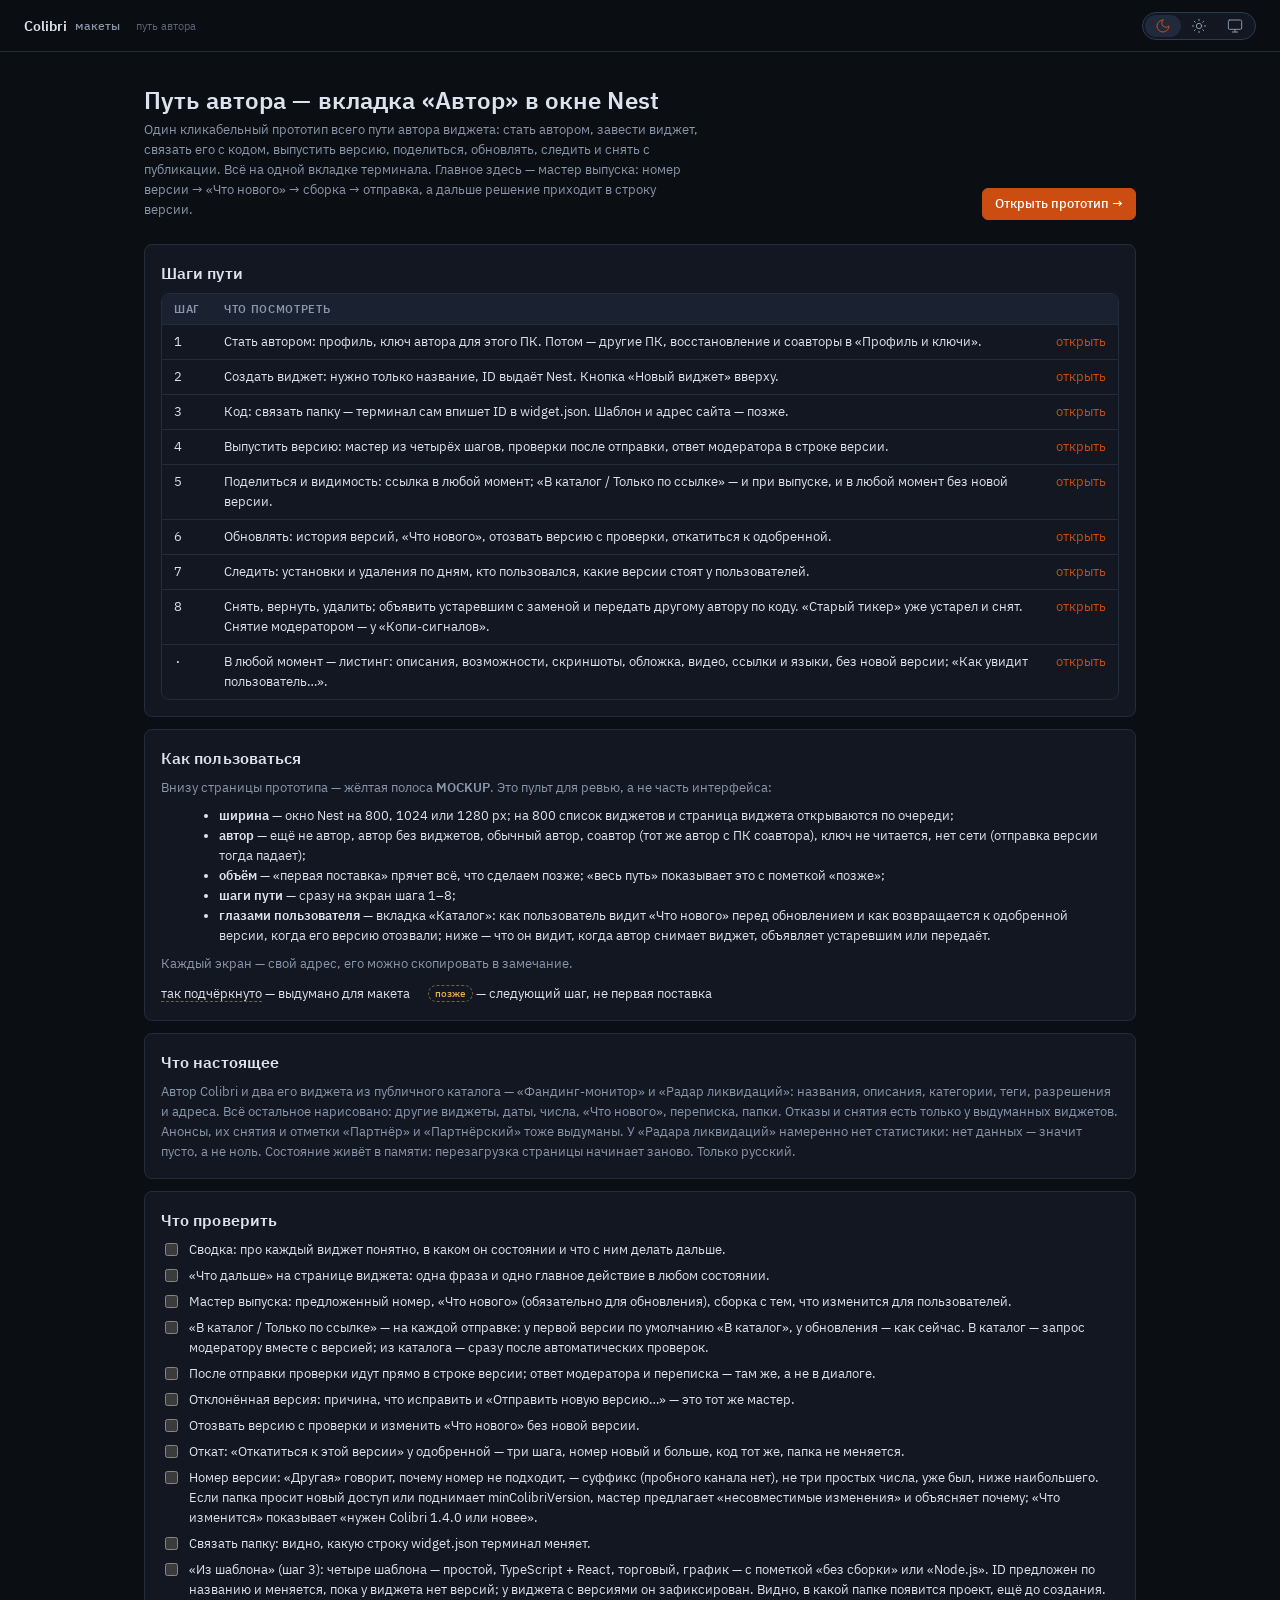
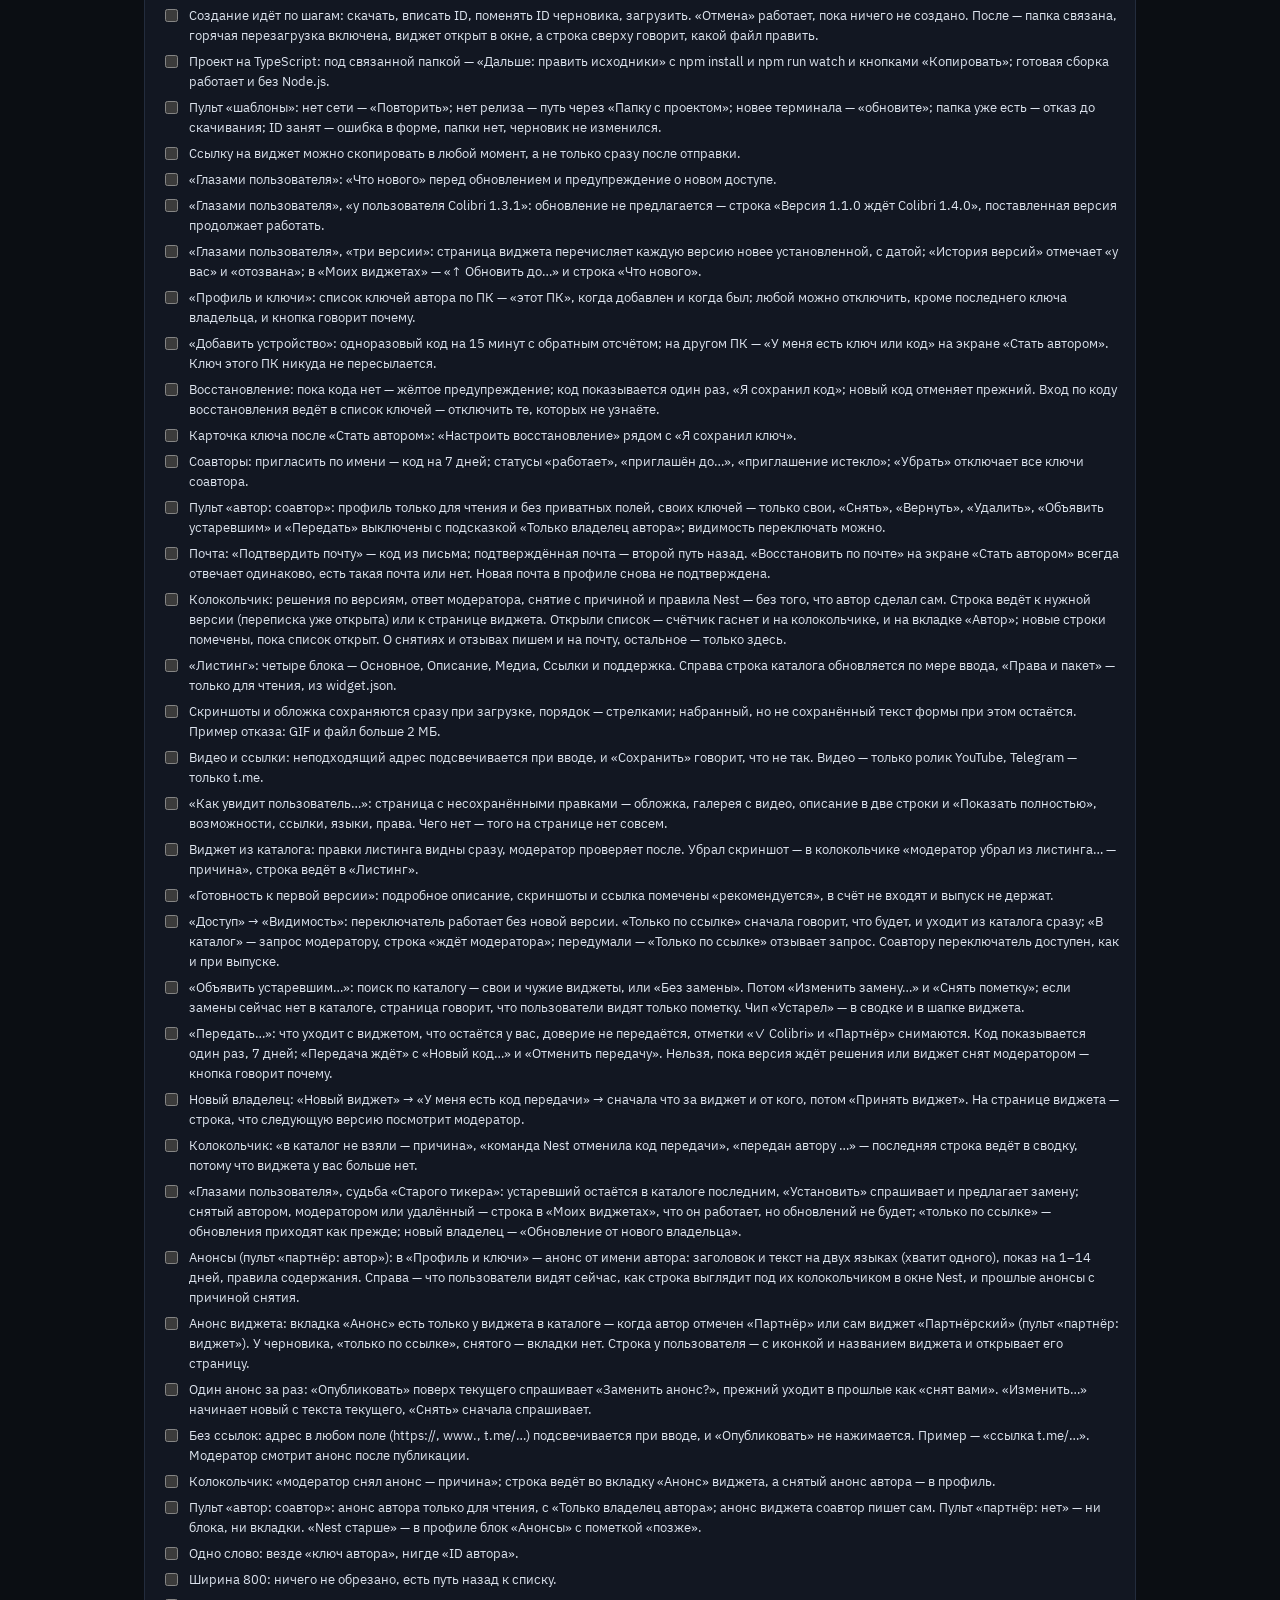
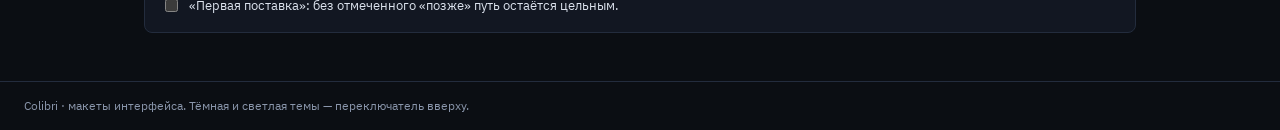
==== commit c6b7c1d3: "feat(nest-author): partners announce to users — the author's own on the profile, a widget's in its «" ====
--- a/nest-author/index.html
+++ b/nest-author/index.html
@@ -155,7 +155,8 @@
                 <p class="dim">
                     Автор Colibri и два его виджета из публичного каталога — «Фандинг-монитор» и «Радар ликвидаций»: названия, описания,
                     категории, теги, разрешения и адреса. Всё остальное нарисовано: другие виджеты, даты, числа, «Что нового», переписка,
-                    папки. Отказы и снятия есть только у выдуманных виджетов. У «Радара ликвидаций» намеренно нет статистики: нет данных —
+                    папки. Отказы и снятия есть только у выдуманных виджетов. Анонсы, их снятия и отметки «Партнёр» и «Партнёрский» тоже
+                    выдуманы. У «Радара ликвидаций» намеренно нет статистики: нет данных —
                     значит пусто, а не ноль. Состояние живёт в памяти: перезагрузка страницы начинает заново. Только русский.
                 </p>
             </div>
@@ -201,6 +202,12 @@
                     <li><input type="checkbox" /><span>Новый владелец: «Новый виджет» → «У меня есть код передачи» → сначала что за виджет и от кого, потом «Принять виджет». На странице виджета — строка, что следующую версию посмотрит модератор.</span></li>
                     <li><input type="checkbox" /><span>Колокольчик: «в каталог не взяли — причина», «команда Nest отменила код передачи», «передан автору …» — последняя строка ведёт в сводку, потому что виджета у вас больше нет.</span></li>
                     <li><input type="checkbox" /><span>«Глазами пользователя», судьба «Старого тикера»: устаревший остаётся в каталоге последним, «Установить» спрашивает и предлагает замену; снятый автором, модератором или удалённый — строка в «Моих виджетах», что он работает, но обновлений не будет; «только по ссылке» — обновления приходят как прежде; новый владелец — «Обновление от нового владельца».</span></li>
+                    <li><input type="checkbox" /><span>Анонсы (пульт «партнёр: автор»): в «Профиль и ключи» — анонс от имени автора: заголовок и текст на двух языках (хватит одного), показ на 1–14 дней, правила содержания. Справа — что пользователи видят сейчас, как строка выглядит под их колокольчиком в окне Nest, и прошлые анонсы с причиной снятия.</span></li>
+                    <li><input type="checkbox" /><span>Анонс виджета: вкладка «Анонс» есть только у виджета в каталоге — когда автор отмечен «Партнёр» или сам виджет «Партнёрский» (пульт «партнёр: виджет»). У черновика, «только по ссылке», снятого — вкладки нет. Строка у пользователя — с иконкой и названием виджета и открывает его страницу.</span></li>
+                    <li><input type="checkbox" /><span>Один анонс за раз: «Опубликовать» поверх текущего спрашивает «Заменить анонс?», прежний уходит в прошлые как «снят вами». «Изменить…» начинает новый с текста текущего, «Снять» сначала спрашивает.</span></li>
+                    <li><input type="checkbox" /><span>Без ссылок: адрес в любом поле (https://, www., t.me/…) подсвечивается при вводе, и «Опубликовать» не нажимается. Пример — «ссылка t.me/…». Модератор смотрит анонс после публикации.</span></li>
+                    <li><input type="checkbox" /><span>Колокольчик: «модератор снял анонс — причина»; строка ведёт во вкладку «Анонс» виджета, а снятый анонс автора — в профиль.</span></li>
+                    <li><input type="checkbox" /><span>Пульт «автор: соавтор»: анонс автора только для чтения, с «Только владелец автора»; анонс виджета соавтор пишет сам. Пульт «партнёр: нет» — ни блока, ни вкладки. «Nest старше» — в профиле блок «Анонсы» с пометкой «позже».</span></li>
                     <li><input type="checkbox" /><span>Одно слово: везде «ключ автора», нигде «ID автора».</span></li>
                     <li><input type="checkbox" /><span>Ширина 800: ничего не обрезано, есть путь назад к списку.</span></li>
                     <li><input type="checkbox" /><span>«Первая поставка»: без отмеченного «позже» путь остаётся цельным.</span></li>
--- a/nest-author/author.css
+++ b/nest-author/author.css
@@ -2101,3 +2101,84 @@
 .cat-row .life-line {
     color: var(--warn);
 }
+
+/* announcements: the author's on the profile, a widget's in its «Анонс» section */
+.an-section {
+    margin: 14px 0 10px;
+}
+.an-section + .card {
+    margin-top: 10px;
+}
+.an-text {
+    min-height: 72px;
+}
+.an-body b {
+    display: block;
+    margin-bottom: 2px;
+}
+.an-body p {
+    color: var(--dim);
+    white-space: pre-line;
+}
+/* one row as the user would see it under the bell */
+.an-row {
+    display: grid;
+    grid-template-columns: 22px minmax(0, 1fr);
+    gap: 8px;
+    padding: 8px;
+    border: 1px solid var(--border);
+    border-radius: var(--r-sm);
+    background: var(--surface-2);
+    font-size: var(--fs-sm);
+    line-height: 16px;
+}
+.an-avatar {
+    width: 22px;
+    height: 22px;
+    font-size: 11px;
+}
+.an-row-main {
+    min-width: 0;
+}
+.an-row-main b {
+    display: block;
+    overflow-wrap: anywhere;
+}
+.an-row-text {
+    display: -webkit-box;
+    -webkit-line-clamp: 2;
+    -webkit-box-orient: vertical;
+    overflow: hidden;
+    color: var(--dim);
+    overflow-wrap: anywhere;
+}
+.an-row-main small {
+    display: block;
+    color: var(--faint);
+    font-size: var(--fs-xs);
+}
+.an-hist + .an-hist {
+    margin-top: 8px;
+    padding-top: 8px;
+    border-top: 1px solid var(--border);
+}
+.an-hist-head {
+    display: flex;
+    gap: 8px;
+    align-items: baseline;
+    justify-content: space-between;
+}
+.an-hist-head b {
+    min-width: 0;
+    font-size: var(--fs-sm);
+    overflow-wrap: anywhere;
+}
+.an-hist small {
+    color: var(--faint);
+    font-size: var(--fs-xs);
+}
+.an-reason {
+    margin-top: 2px;
+    color: var(--danger);
+    font-size: var(--fs-sm);
+}
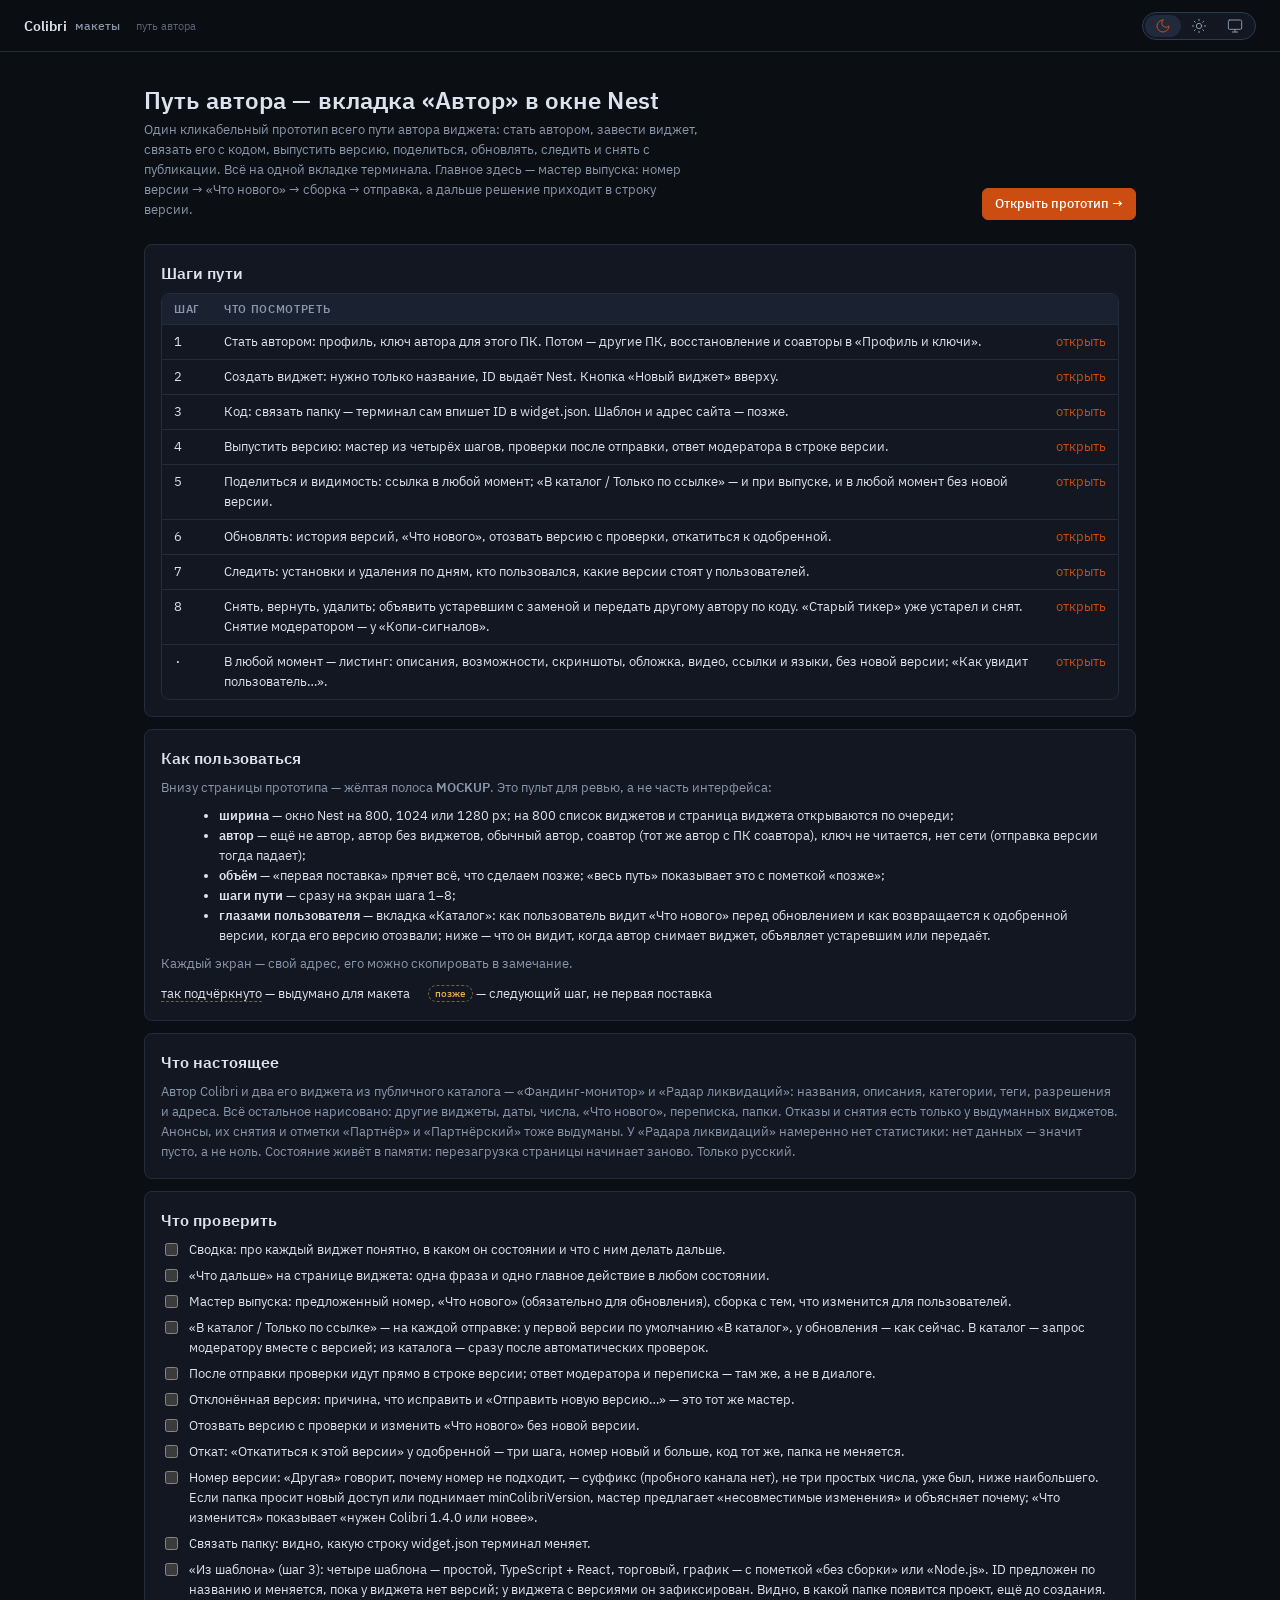
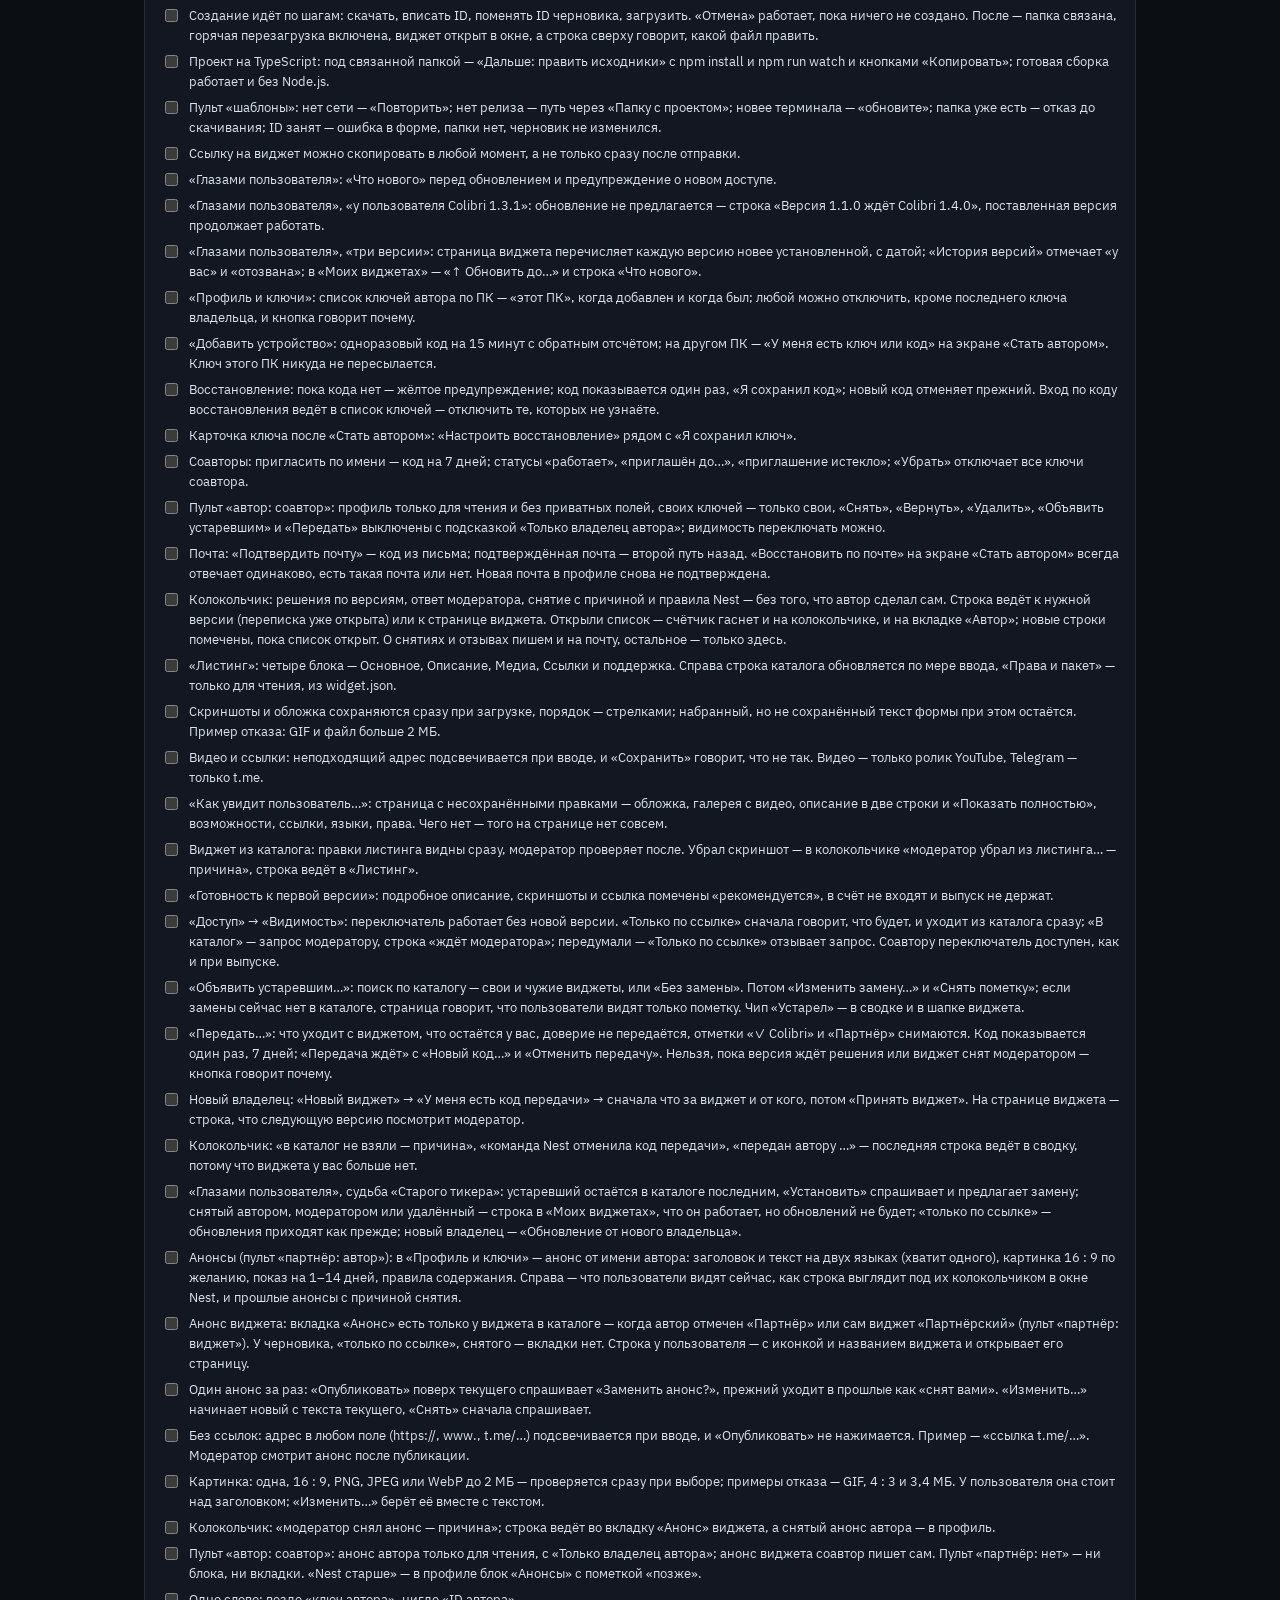
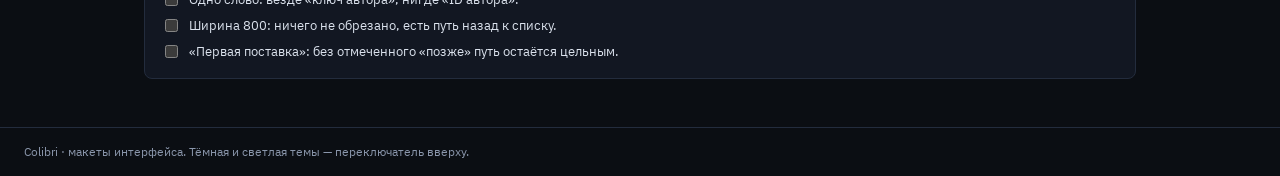
==== commit ebdfdfa8: "feat(nest-author): an announcement can carry one picture — 16 : 9, judged as it is picked, above the" ====
--- a/nest-author/index.html
+++ b/nest-author/index.html
@@ -202,10 +202,11 @@
                     <li><input type="checkbox" /><span>Новый владелец: «Новый виджет» → «У меня есть код передачи» → сначала что за виджет и от кого, потом «Принять виджет». На странице виджета — строка, что следующую версию посмотрит модератор.</span></li>
                     <li><input type="checkbox" /><span>Колокольчик: «в каталог не взяли — причина», «команда Nest отменила код передачи», «передан автору …» — последняя строка ведёт в сводку, потому что виджета у вас больше нет.</span></li>
                     <li><input type="checkbox" /><span>«Глазами пользователя», судьба «Старого тикера»: устаревший остаётся в каталоге последним, «Установить» спрашивает и предлагает замену; снятый автором, модератором или удалённый — строка в «Моих виджетах», что он работает, но обновлений не будет; «только по ссылке» — обновления приходят как прежде; новый владелец — «Обновление от нового владельца».</span></li>
-                    <li><input type="checkbox" /><span>Анонсы (пульт «партнёр: автор»): в «Профиль и ключи» — анонс от имени автора: заголовок и текст на двух языках (хватит одного), показ на 1–14 дней, правила содержания. Справа — что пользователи видят сейчас, как строка выглядит под их колокольчиком в окне Nest, и прошлые анонсы с причиной снятия.</span></li>
+                    <li><input type="checkbox" /><span>Анонсы (пульт «партнёр: автор»): в «Профиль и ключи» — анонс от имени автора: заголовок и текст на двух языках (хватит одного), картинка 16 : 9 по желанию, показ на 1–14 дней, правила содержания. Справа — что пользователи видят сейчас, как строка выглядит под их колокольчиком в окне Nest, и прошлые анонсы с причиной снятия.</span></li>
                     <li><input type="checkbox" /><span>Анонс виджета: вкладка «Анонс» есть только у виджета в каталоге — когда автор отмечен «Партнёр» или сам виджет «Партнёрский» (пульт «партнёр: виджет»). У черновика, «только по ссылке», снятого — вкладки нет. Строка у пользователя — с иконкой и названием виджета и открывает его страницу.</span></li>
                     <li><input type="checkbox" /><span>Один анонс за раз: «Опубликовать» поверх текущего спрашивает «Заменить анонс?», прежний уходит в прошлые как «снят вами». «Изменить…» начинает новый с текста текущего, «Снять» сначала спрашивает.</span></li>
                     <li><input type="checkbox" /><span>Без ссылок: адрес в любом поле (https://, www., t.me/…) подсвечивается при вводе, и «Опубликовать» не нажимается. Пример — «ссылка t.me/…». Модератор смотрит анонс после публикации.</span></li>
+                    <li><input type="checkbox" /><span>Картинка: одна, 16 : 9, PNG, JPEG или WebP до 2 МБ — проверяется сразу при выборе; примеры отказа — GIF, 4 : 3 и 3,4 МБ. У пользователя она стоит над заголовком; «Изменить…» берёт её вместе с текстом.</span></li>
                     <li><input type="checkbox" /><span>Колокольчик: «модератор снял анонс — причина»; строка ведёт во вкладку «Анонс» виджета, а снятый анонс автора — в профиль.</span></li>
                     <li><input type="checkbox" /><span>Пульт «автор: соавтор»: анонс автора только для чтения, с «Только владелец автора»; анонс виджета соавтор пишет сам. Пульт «партнёр: нет» — ни блока, ни вкладки. «Nest старше» — в профиле блок «Анонсы» с пометкой «позже».</span></li>
                     <li><input type="checkbox" /><span>Одно слово: везде «ключ автора», нигде «ID автора».</span></li>
--- a/nest-author/author.css
+++ b/nest-author/author.css
@@ -2182,3 +2182,24 @@
     color: var(--danger);
     font-size: var(--fs-sm);
 }
+.an-img {
+    aspect-ratio: 16 / 9;
+}
+.an-img-add,
+.an-img-pick {
+    width: min(100%, 240px);
+}
+.an-img-add {
+    aspect-ratio: 16 / 9;
+}
+.an-img-pick {
+    display: grid;
+    gap: 6px;
+}
+.an-row-main .an-img,
+.an-body .an-img {
+    margin-bottom: 6px;
+}
+.an-body .an-img {
+    max-width: 320px;
+}
